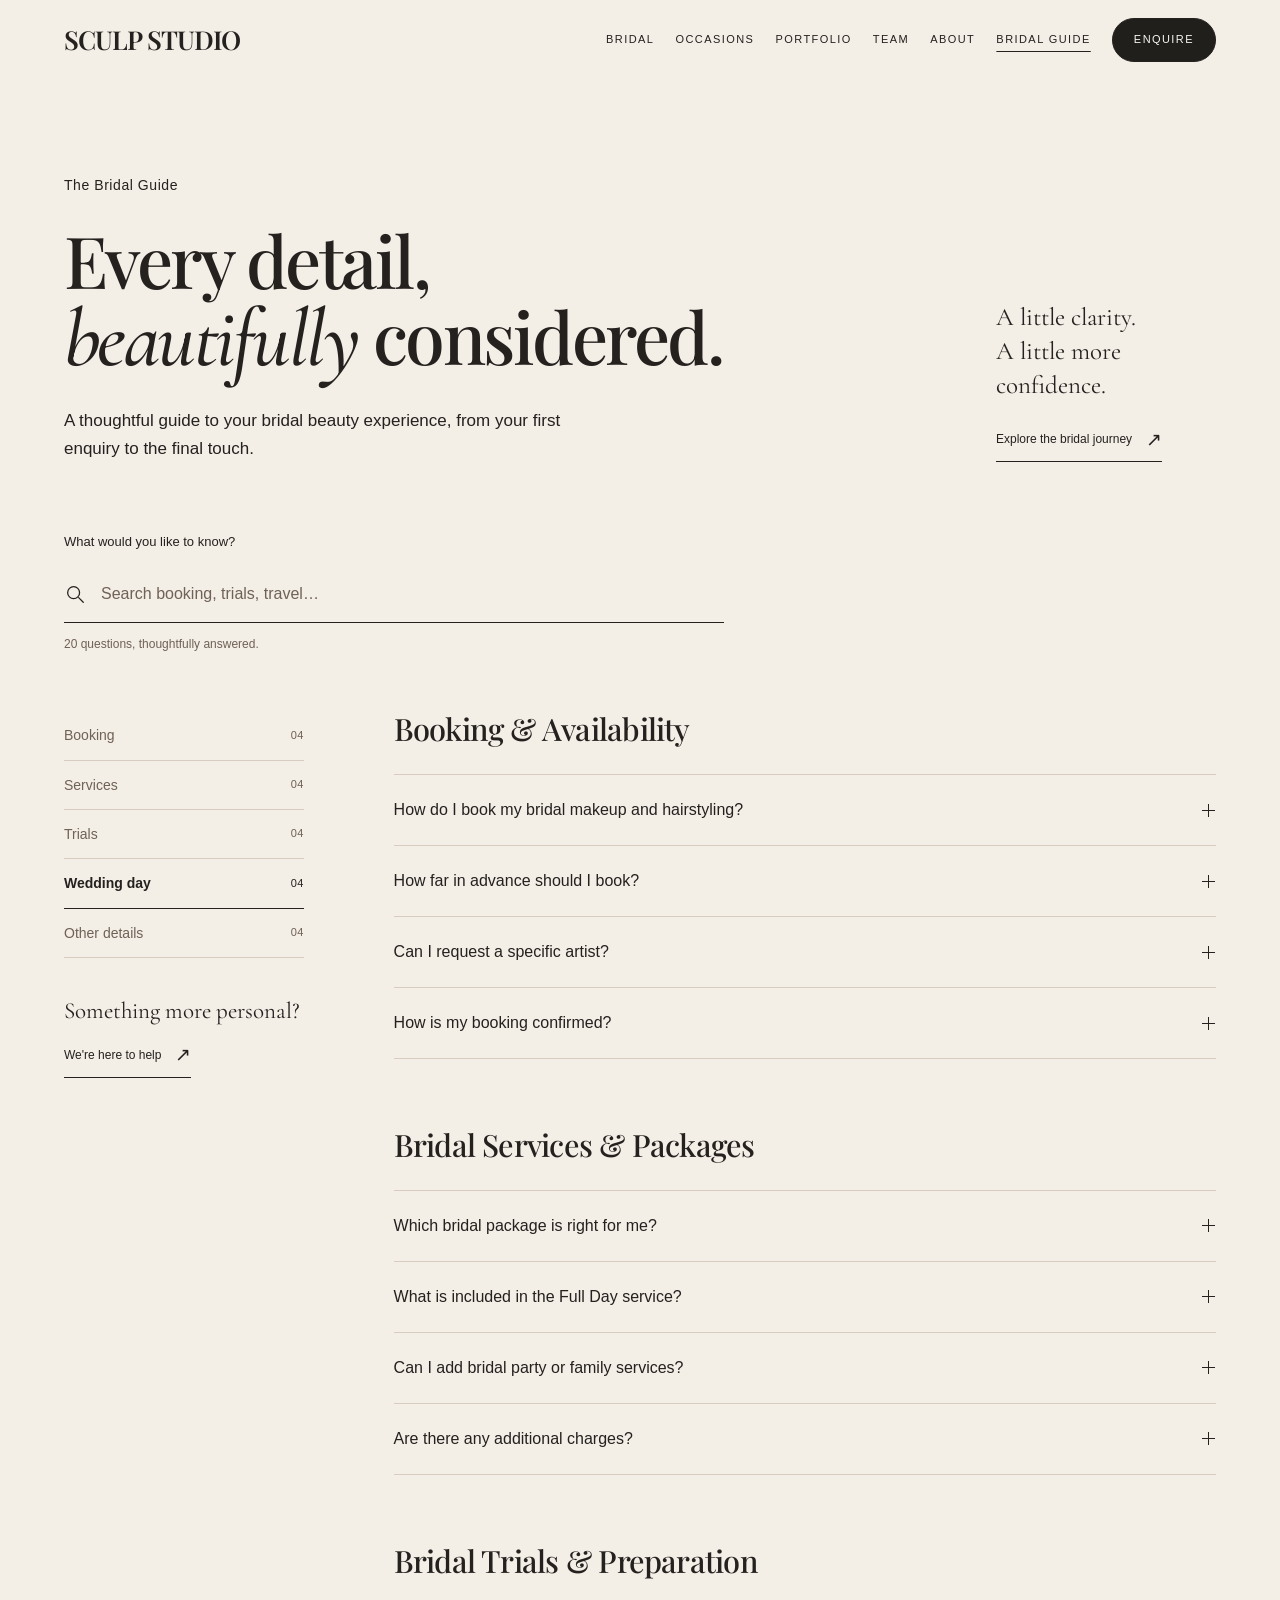
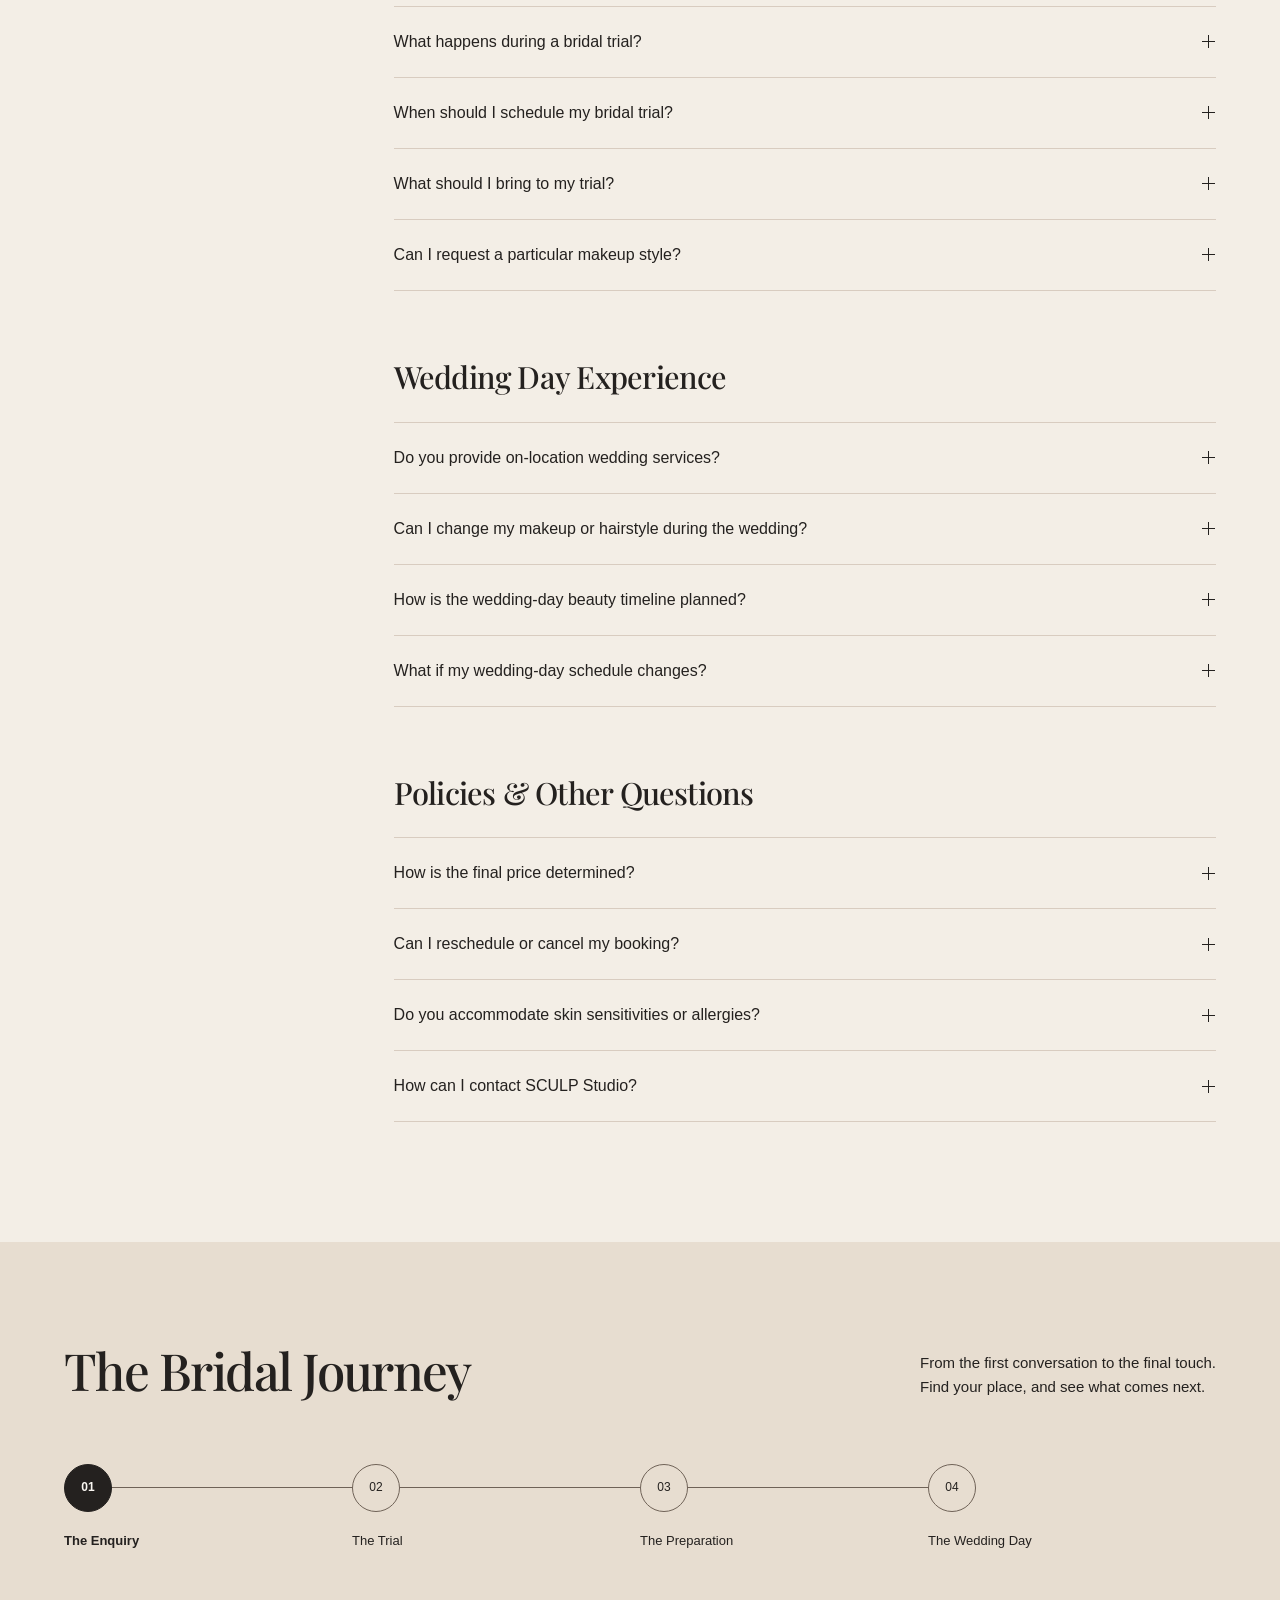
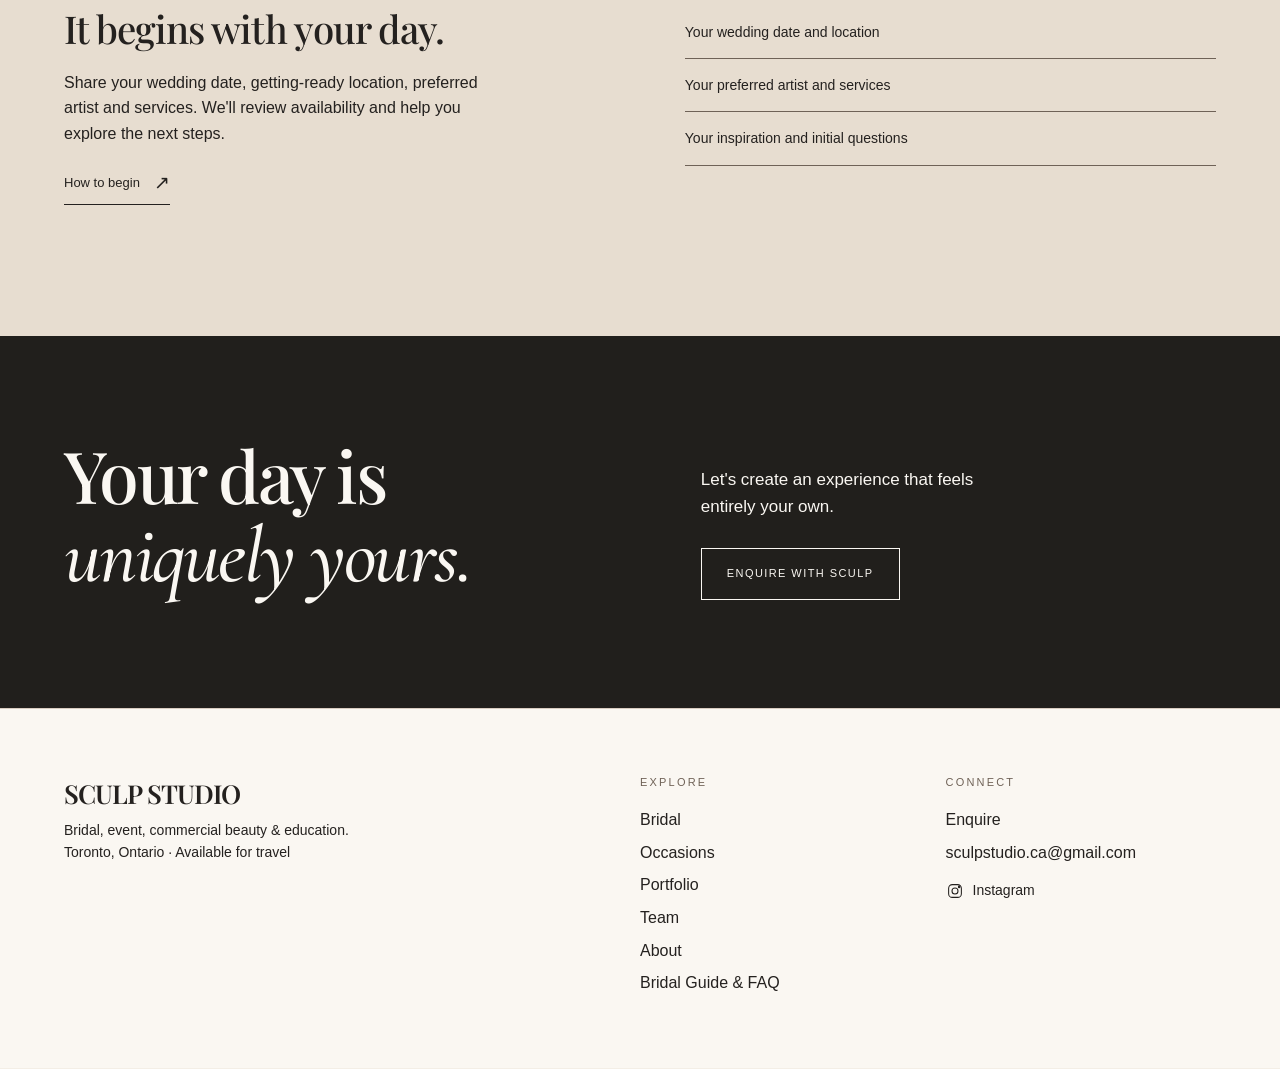
==== faq/index.html @ aedb71d0 "Add SCULP Bridal Guide with searchable FAQ and bridal journey" ====
<!doctype html>
<html lang="en"><head><meta charset="utf-8"><meta name="viewport" content="width=device-width, initial-scale=1">
<title>Bridal Makeup FAQ | Wedding Beauty Guide | SCULP Studio</title>
<meta name="description" content="Explore SCULP Studio's bridal beauty guide: booking, artists, wedding makeup and hair, trials, preparation and your wedding-day experience in Toronto.">
<meta name="theme-color" content="#f3eee6"><meta name="robots" content="index,follow,max-image-preview:large">
<link rel="canonical" href="https://sculpstudio.ca/faq/">
<meta property="og:type" content="website"><meta property="og:title" content="The Bridal Guide | SCULP Studio">
<meta property="og:description" content="A thoughtful guide to your bridal beauty experience, from your first enquiry to the final touch.">
<meta property="og:url" content="https://sculpstudio.ca/faq/">
<link rel="preconnect" href="https://fonts.googleapis.com"><link rel="preconnect" href="https://fonts.gstatic.com" crossorigin>
<link href="https://fonts.googleapis.com/css2?family=Playfair+Display:wght@500;600&family=Cormorant+Garamond:ital,wght@1,500;1,600&display=swap" rel="stylesheet">
<link rel="stylesheet" href="/faq/faq.css?v=20261021"><script src="/faq/faq.js?v=20261021" defer></script>
<script type="application/ld+json">{"@context": "https://schema.org", "@type": "FAQPage", "mainEntity": [{"@type": "Question", "name": "How do I book my bridal makeup and hairstyling?", "acceptedAnswer": {"@type": "Answer", "text": "Send us your wedding date, getting-ready location, preferred artist and requested services. Our team will review availability and guide you through the next steps."}}, {"@type": "Question", "name": "How far in advance should I book?", "acceptedAnswer": {"@type": "Answer", "text": "We recommend reaching out as soon as your wedding date is confirmed, especially during peak wedding season."}}, {"@type": "Question", "name": "Can I request a specific artist?", "acceptedAnswer": {"@type": "Answer", "text": "You are welcome to request your preferred SCULP artist. Availability depends on your wedding date and selected services."}}, {"@type": "Question", "name": "How is my booking confirmed?", "acceptedAnswer": {"@type": "Answer", "text": "Your booking is confirmed according to the terms in your booking agreement. An enquiry alone does not reserve your date."}}, {"@type": "Question", "name": "Which bridal package is right for me?", "acceptedAnswer": {"@type": "Answer", "text": "Our Bridal Trial, Half Day and Full Day options are designed for different needs. Share your timeline and preferred looks, and we'll help you explore the most suitable option."}}, {"@type": "Question", "name": "What is included in the Full Day service?", "acceptedAnswer": {"@type": "Answer", "text": "Please refer to our current Full Day service description for coverage and styling arrangements. Your booking details will be confirmed before the event."}}, {"@type": "Question", "name": "Can I add bridal party or family services?", "acceptedAnswer": {"@type": "Answer", "text": "Additional services may be arranged depending on the number of guests, required timing and artist availability."}}, {"@type": "Question", "name": "Are there any additional charges?", "acceptedAnswer": {"@type": "Answer", "text": "Additional charges may apply depending on travel, timing, location or requested services. Applicable charges will be confirmed in your quotation."}}, {"@type": "Question", "name": "What happens during a bridal trial?", "acceptedAnswer": {"@type": "Answer", "text": "Your trial is an opportunity to explore your preferred makeup and hairstyle, discuss inspiration and refine the details with your artist."}}, {"@type": "Question", "name": "When should I schedule my bridal trial?", "acceptedAnswer": {"@type": "Answer", "text": "We recommend arranging your trial sufficiently ahead of your wedding to allow time for adjustments and planning."}}, {"@type": "Question", "name": "What should I bring to my trial?", "acceptedAnswer": {"@type": "Answer", "text": "Bring inspiration photos, images of your wedding dress and accessories, and any preferences or concerns you would like to discuss."}}, {"@type": "Question", "name": "Can I request a particular makeup style?", "acceptedAnswer": {"@type": "Answer", "text": "Absolutely. We encourage you to share inspiration images so your artist can tailor the look to your features and personal style."}}, {"@type": "Question", "name": "Do you provide on-location wedding services?", "acceptedAnswer": {"@type": "Answer", "text": "On-location arrangements can be discussed when you enquire. Please share your venue and schedule so we can confirm the options."}}, {"@type": "Question", "name": "Can I change my makeup or hairstyle during the wedding?", "acceptedAnswer": {"@type": "Answer", "text": "Look changes depend on your selected service, coverage and wedding schedule. Please discuss your preferred looks in advance."}}, {"@type": "Question", "name": "How is the wedding-day beauty timeline planned?", "acceptedAnswer": {"@type": "Answer", "text": "Our team can coordinate the beauty schedule based on your ceremony time, getting-ready location and the number of people receiving services."}}, {"@type": "Question", "name": "What if my wedding-day schedule changes?", "acceptedAnswer": {"@type": "Answer", "text": "Please inform our team as early as possible. We will review possible adjustments based on your confirmed booking."}}, {"@type": "Question", "name": "How is the final price determined?", "acceptedAnswer": {"@type": "Answer", "text": "Your final quotation reflects your selected artist, services, event schedule, location and any agreed additional arrangements."}}, {"@type": "Question", "name": "Can I reschedule or cancel my booking?", "acceptedAnswer": {"@type": "Answer", "text": "Rescheduling and cancellation requests are handled according to the terms agreed upon at booking."}}, {"@type": "Question", "name": "Do you accommodate skin sensitivities or allergies?", "acceptedAnswer": {"@type": "Answer", "text": "Please inform your artist about known allergies or sensitivities before your appointment so suitable options can be discussed."}}, {"@type": "Question", "name": "How can I contact SCULP Studio?", "acceptedAnswer": {"@type": "Answer", "text": "You can contact our team through the official enquiry form on the SCULP Studio website."}}]}</script>
</head><body><div id="sculp-site"><a class="skip-link" href="#guide">Skip to bridal guide</a>
<header class="mast"><div class="shell mast-inner"><a class="logo" href="/#home">SCULP STUDIO</a><button class="mobile-toggle" type="button" aria-expanded="false" aria-controls="sculp-nav">MENU ☰</button><nav class="nav" id="sculp-nav" aria-label="Main navigation"><a href="/#bridal">BRIDAL</a><a href="/#occasions">OCCASIONS</a><a href="/#portfolio">PORTFOLIO</a><a href="/#team">TEAM</a><a href="/#about">ABOUT</a><a href="/faq/" aria-current="page" class="active">BRIDAL GUIDE</a><a href="/#book">ENQUIRE</a></nav></div></header>
<main id="guide">
<section class="guide-hero shell" aria-labelledby="guide-title"><div class="guide-intro"><p class="guide-name">The Bridal Guide</p><h1 id="guide-title">Every detail,<br><em>beautifully</em> considered.</h1><p class="guide-description">A thoughtful guide to your bridal beauty experience, from your first enquiry to the final touch.</p></div><div class="hero-aside"><p>A little clarity.<br>A little more confidence.</p><a class="text-link" href="#bridal-journey">Explore the bridal journey</a></div>
<div class="search-area" hidden><label for="faq-search">What would you like to know?</label><div class="search-field"><svg aria-hidden="true" viewBox="0 0 24 24"><circle cx="10.5" cy="10.5" r="6.5"/><path d="m16 16 5 5"/></svg><input type="search" id="faq-search" placeholder="Search booking, trials, travel…" autocomplete="off" maxlength="160" aria-describedby="search-status"><button type="button" id="clear-search" aria-label="Clear search" hidden>Clear</button></div><p id="search-status" class="search-status" role="status" aria-live="polite" aria-atomic="true">20 questions, thoughtfully answered.</p></div></section>
<div class="guide-body shell"><aside class="guide-sidebar"><nav class="category-nav" aria-label="FAQ categories"><a href="#booking" data-category="booking" aria-current="location"><span>Booking</span><span class="category-count" aria-label="4 questions">04</span></a><a href="#services" data-category="services"><span>Services</span><span class="category-count" aria-label="4 questions">04</span></a><a href="#trials" data-category="trials"><span>Trials</span><span class="category-count" aria-label="4 questions">04</span></a><a href="#wedding-day" data-category="wedding-day"><span>Wedding day</span><span class="category-count" aria-label="4 questions">04</span></a><a href="#policies" data-category="policies"><span>Other details</span><span class="category-count" aria-label="4 questions">04</span></a></nav><div class="sidebar-note"><p>Something more personal?</p><a class="text-link" href="/#book" data-enquiry="sidebar">We're here to help</a></div></aside><div class="faq-content"><div id="no-results" class="no-results" hidden><h2>Let's find your answer.</h2><p>No questions match your search. Try “trial”, “travel” or “booking”, or ask our team.</p><button class="text-link" type="button" id="reset-search">Show all questions</button><a class="text-link" href="/#book" data-enquiry="no-results">Enquire with SCULP</a></div><section class="faq-category" id="booking" aria-labelledby="heading-booking"><h2 id="heading-booking">Booking &amp; Availability</h2><details id="book-bridal" class="faq-item"><summary><h3>How do I book my bridal makeup and hairstyling?</h3><span class="disclosure" aria-hidden="true"></span></summary><div class="answer"><p>Send us your wedding date, getting-ready location, preferred artist and requested services. Our team will review availability and guide you through the next steps.</p><div class="answer-tools"><a class="text-link" href="/#book?service=Bridal" data-enquiry="answer">Start your enquiry</a><a class="question-link" href="#book-bridal" aria-label="Link to: How do I book my bridal makeup and hairstyling?">Link to this answer</a><button class="copy-link" type="button" data-copy="book-bridal" hidden>Copy link</button></div></div></details><details id="when-to-book" class="faq-item"><summary><h3>How far in advance should I book?</h3><span class="disclosure" aria-hidden="true"></span></summary><div class="answer"><p>We recommend reaching out as soon as your wedding date is confirmed, especially during peak wedding season.</p><div class="answer-tools"><a class="question-link" href="#when-to-book" aria-label="Link to: How far in advance should I book?">Link to this answer</a><button class="copy-link" type="button" data-copy="when-to-book" hidden>Copy link</button></div></div></details><details id="choose-artist" class="faq-item"><summary><h3>Can I request a specific artist?</h3><span class="disclosure" aria-hidden="true"></span></summary><div class="answer"><p>You are welcome to request your preferred SCULP artist. Availability depends on your wedding date and selected services.</p><div class="answer-tools"><a class="text-link" href="/#team" data-enquiry="answer">Meet the artists</a><a class="question-link" href="#choose-artist" aria-label="Link to: Can I request a specific artist?">Link to this answer</a><button class="copy-link" type="button" data-copy="choose-artist" hidden>Copy link</button></div></div></details><details id="booking-confirmation" class="faq-item"><summary><h3>How is my booking confirmed?</h3><span class="disclosure" aria-hidden="true"></span></summary><div class="answer"><p>Your booking is confirmed according to the terms in your booking agreement. An enquiry alone does not reserve your date.</p><div class="answer-tools"><a class="question-link" href="#booking-confirmation" aria-label="Link to: How is my booking confirmed?">Link to this answer</a><button class="copy-link" type="button" data-copy="booking-confirmation" hidden>Copy link</button></div></div></details></section><section class="faq-category" id="services" aria-labelledby="heading-services"><h2 id="heading-services">Bridal Services &amp; Packages</h2><details id="choose-package" class="faq-item"><summary><h3>Which bridal package is right for me?</h3><span class="disclosure" aria-hidden="true"></span></summary><div class="answer"><p>Our Bridal Trial, Half Day and Full Day options are designed for different needs. Share your timeline and preferred looks, and we&#x27;ll help you explore the most suitable option.</p><div class="answer-tools"><a class="text-link" href="/#bridal?section=bridal-services" data-enquiry="answer">Explore bridal services</a><a class="question-link" href="#choose-package" aria-label="Link to: Which bridal package is right for me?">Link to this answer</a><button class="copy-link" type="button" data-copy="choose-package" hidden>Copy link</button></div></div></details><details id="full-day" class="faq-item"><summary><h3>What is included in the Full Day service?</h3><span class="disclosure" aria-hidden="true"></span></summary><div class="answer"><p>Please refer to our current Full Day service description for coverage and styling arrangements. Your booking details will be confirmed before the event.</p><div class="answer-tools"><a class="text-link" href="/#bridal?section=bridal-services" data-enquiry="answer">View the current services</a><a class="question-link" href="#full-day" aria-label="Link to: What is included in the Full Day service?">Link to this answer</a><button class="copy-link" type="button" data-copy="full-day" hidden>Copy link</button></div></div></details><details id="bridal-party" class="faq-item"><summary><h3>Can I add bridal party or family services?</h3><span class="disclosure" aria-hidden="true"></span></summary><div class="answer"><p>Additional services may be arranged depending on the number of guests, required timing and artist availability.</p><div class="answer-tools"><a class="question-link" href="#bridal-party" aria-label="Link to: Can I add bridal party or family services?">Link to this answer</a><button class="copy-link" type="button" data-copy="bridal-party" hidden>Copy link</button></div></div></details><details id="additional-charges" class="faq-item"><summary><h3>Are there any additional charges?</h3><span class="disclosure" aria-hidden="true"></span></summary><div class="answer"><p>Additional charges may apply depending on travel, timing, location or requested services. Applicable charges will be confirmed in your quotation.</p><div class="answer-tools"><a class="question-link" href="#additional-charges" aria-label="Link to: Are there any additional charges?">Link to this answer</a><button class="copy-link" type="button" data-copy="additional-charges" hidden>Copy link</button></div></div></details></section><section class="faq-category" id="trials" aria-labelledby="heading-trials"><h2 id="heading-trials">Bridal Trials &amp; Preparation</h2><details id="trial-experience" class="faq-item"><summary><h3>What happens during a bridal trial?</h3><span class="disclosure" aria-hidden="true"></span></summary><div class="answer"><p>Your trial is an opportunity to explore your preferred makeup and hairstyle, discuss inspiration and refine the details with your artist.</p><div class="answer-tools"><a class="question-link" href="#trial-experience" aria-label="Link to: What happens during a bridal trial?">Link to this answer</a><button class="copy-link" type="button" data-copy="trial-experience" hidden>Copy link</button></div></div></details><details id="trial-timing" class="faq-item"><summary><h3>When should I schedule my bridal trial?</h3><span class="disclosure" aria-hidden="true"></span></summary><div class="answer"><p>We recommend arranging your trial sufficiently ahead of your wedding to allow time for adjustments and planning.</p><div class="answer-tools"><a class="question-link" href="#trial-timing" aria-label="Link to: When should I schedule my bridal trial?">Link to this answer</a><button class="copy-link" type="button" data-copy="trial-timing" hidden>Copy link</button></div></div></details><details id="bring-to-trial" class="faq-item"><summary><h3>What should I bring to my trial?</h3><span class="disclosure" aria-hidden="true"></span></summary><div class="answer"><p>Bring inspiration photos, images of your wedding dress and accessories, and any preferences or concerns you would like to discuss.</p><div class="answer-tools"><a class="question-link" href="#bring-to-trial" aria-label="Link to: What should I bring to my trial?">Link to this answer</a><button class="copy-link" type="button" data-copy="bring-to-trial" hidden>Copy link</button></div></div></details><details id="makeup-style" class="faq-item"><summary><h3>Can I request a particular makeup style?</h3><span class="disclosure" aria-hidden="true"></span></summary><div class="answer"><p>Absolutely. We encourage you to share inspiration images so your artist can tailor the look to your features and personal style.</p><div class="answer-tools"><a class="text-link" href="/#portfolio" data-enquiry="answer">Find your inspiration</a><a class="question-link" href="#makeup-style" aria-label="Link to: Can I request a particular makeup style?">Link to this answer</a><button class="copy-link" type="button" data-copy="makeup-style" hidden>Copy link</button></div></div></details></section><section class="faq-category" id="wedding-day" aria-labelledby="heading-wedding-day"><h2 id="heading-wedding-day">Wedding Day Experience</h2><details id="on-location" class="faq-item"><summary><h3>Do you provide on-location wedding services?</h3><span class="disclosure" aria-hidden="true"></span></summary><div class="answer"><p>On-location arrangements can be discussed when you enquire. Please share your venue and schedule so we can confirm the options.</p><div class="answer-tools"><a class="question-link" href="#on-location" aria-label="Link to: Do you provide on-location wedding services?">Link to this answer</a><button class="copy-link" type="button" data-copy="on-location" hidden>Copy link</button></div></div></details><details id="look-changes" class="faq-item"><summary><h3>Can I change my makeup or hairstyle during the wedding?</h3><span class="disclosure" aria-hidden="true"></span></summary><div class="answer"><p>Look changes depend on your selected service, coverage and wedding schedule. Please discuss your preferred looks in advance.</p><div class="answer-tools"><a class="question-link" href="#look-changes" aria-label="Link to: Can I change my makeup or hairstyle during the wedding?">Link to this answer</a><button class="copy-link" type="button" data-copy="look-changes" hidden>Copy link</button></div></div></details><details id="beauty-timeline" class="faq-item"><summary><h3>How is the wedding-day beauty timeline planned?</h3><span class="disclosure" aria-hidden="true"></span></summary><div class="answer"><p>Our team can coordinate the beauty schedule based on your ceremony time, getting-ready location and the number of people receiving services.</p><div class="answer-tools"><a class="question-link" href="#beauty-timeline" aria-label="Link to: How is the wedding-day beauty timeline planned?">Link to this answer</a><button class="copy-link" type="button" data-copy="beauty-timeline" hidden>Copy link</button></div></div></details><details id="schedule-changes" class="faq-item"><summary><h3>What if my wedding-day schedule changes?</h3><span class="disclosure" aria-hidden="true"></span></summary><div class="answer"><p>Please inform our team as early as possible. We will review possible adjustments based on your confirmed booking.</p><div class="answer-tools"><a class="question-link" href="#schedule-changes" aria-label="Link to: What if my wedding-day schedule changes?">Link to this answer</a><button class="copy-link" type="button" data-copy="schedule-changes" hidden>Copy link</button></div></div></details></section><section class="faq-category" id="policies" aria-labelledby="heading-policies"><h2 id="heading-policies">Policies &amp; Other Questions</h2><details id="final-price" class="faq-item"><summary><h3>How is the final price determined?</h3><span class="disclosure" aria-hidden="true"></span></summary><div class="answer"><p>Your final quotation reflects your selected artist, services, event schedule, location and any agreed additional arrangements.</p><div class="answer-tools"><a class="question-link" href="#final-price" aria-label="Link to: How is the final price determined?">Link to this answer</a><button class="copy-link" type="button" data-copy="final-price" hidden>Copy link</button></div></div></details><details id="reschedule-cancel" class="faq-item"><summary><h3>Can I reschedule or cancel my booking?</h3><span class="disclosure" aria-hidden="true"></span></summary><div class="answer"><p>Rescheduling and cancellation requests are handled according to the terms agreed upon at booking.</p><div class="answer-tools"><a class="question-link" href="#reschedule-cancel" aria-label="Link to: Can I reschedule or cancel my booking?">Link to this answer</a><button class="copy-link" type="button" data-copy="reschedule-cancel" hidden>Copy link</button></div></div></details><details id="skin-sensitivities" class="faq-item"><summary><h3>Do you accommodate skin sensitivities or allergies?</h3><span class="disclosure" aria-hidden="true"></span></summary><div class="answer"><p>Please inform your artist about known allergies or sensitivities before your appointment so suitable options can be discussed.</p><div class="answer-tools"><a class="question-link" href="#skin-sensitivities" aria-label="Link to: Do you accommodate skin sensitivities or allergies?">Link to this answer</a><button class="copy-link" type="button" data-copy="skin-sensitivities" hidden>Copy link</button></div></div></details><details id="contact-sculp" class="faq-item"><summary><h3>How can I contact SCULP Studio?</h3><span class="disclosure" aria-hidden="true"></span></summary><div class="answer"><p>You can contact our team through the official enquiry form on the SCULP Studio website.</p><div class="answer-tools"><a class="text-link" href="/#book" data-enquiry="answer">Enquire with SCULP</a><a class="question-link" href="#contact-sculp" aria-label="Link to: How can I contact SCULP Studio?">Link to this answer</a><button class="copy-link" type="button" data-copy="contact-sculp" hidden>Copy link</button></div></div></details></section></div></div>
<section id="bridal-journey" class="journey"><div class="shell"><div class="journey-heading"><h2>The Bridal Journey</h2><p>From the first conversation to the final touch.<br>Find your place, and see what comes next.</p></div><div class="journey-nav" aria-label="The bridal journey stages"><div class="journey-track" aria-hidden="true"><span></span></div><button type="button" id="stage-enquiry" data-stage="0" aria-controls="panel-enquiry"><span class="stage-node" aria-hidden="true">01</span><span>The Enquiry</span></button><button type="button" id="stage-trial" data-stage="1" aria-controls="panel-trial"><span class="stage-node" aria-hidden="true">02</span><span>The Trial</span></button><button type="button" id="stage-preparation" data-stage="2" aria-controls="panel-preparation"><span class="stage-node" aria-hidden="true">03</span><span>The Preparation</span></button><button type="button" id="stage-day" data-stage="3" aria-controls="panel-day"><span class="stage-node" aria-hidden="true">04</span><span>The Wedding Day</span></button></div><div class="journey-panels"><section class="journey-panel" id="panel-enquiry" aria-labelledby="stage-enquiry"><div class="journey-copy"><h3>It begins with your day.</h3><p>Share your wedding date, getting-ready location, preferred artist and services. We&#x27;ll review availability and help you explore the next steps.</p><a class="text-link" href="#book-bridal">How to begin</a></div><ul><li>Your wedding date and location</li><li>Your preferred artist and services</li><li>Your inspiration and initial questions</li></ul></section><section class="journey-panel" id="panel-trial" aria-labelledby="stage-trial"><div class="journey-copy"><h3>A look that feels like you.</h3><p>Explore your makeup and hairstyle with your artist. Bring the references, dress details and accessories that help tell your story.</p><a class="text-link" href="#bring-to-trial">Prepare for your trial</a></div><ul><li>Makeup and hair inspiration</li><li>Your dress and accessory photos</li><li>Personal preferences and concerns</li></ul></section><section class="journey-panel" id="panel-preparation" aria-labelledby="stage-preparation"><div class="journey-copy"><h3>Bring the details together.</h3><p>Share your ceremony time, getting-ready location and service list so the beauty schedule can be planned around your celebration.</p><a class="text-link" href="#beauty-timeline">Planning your beauty timeline</a></div><ul><li>Your ceremony and ready-by times</li><li>Everyone receiving services</li><li>Planned looks and schedule updates</li></ul></section><section class="journey-panel" id="panel-day" aria-labelledby="stage-day"><div class="journey-copy"><h3>Your moment, beautifully yours.</h3><p>Your artist works with your confirmed service and schedule. Discuss touch-ups and look changes in advance so the arrangements suit your day.</p><a class="text-link" href="#look-changes">Explore wedding-day details</a></div><ul><li>Your confirmed beauty schedule</li><li>Your selected service and coverage</li><li>Any agreed touch-ups or look changes</li></ul></section></div></div></section>
<section class="closing"><div class="shell"><h2>Your day is<br><em>uniquely yours.</em></h2><div><p>Let's create an experience that feels entirely your own.</p><a class="button" href="/#book" data-enquiry="closing">ENQUIRE WITH SCULP</a></div></div></section>
</main><footer><div class="shell foot"><div><a class="logo" href="/#home">SCULP STUDIO</a><p>Bridal, event, commercial beauty & education.<br>Toronto, Ontario · Available for travel</p></div><div><div class="eyebrow">Explore</div><a href="/#bridal">Bridal</a><a href="/#occasions">Occasions</a><a href="/#portfolio">Portfolio</a><a href="/#team">Team</a><a href="/#about">About</a><a href="/faq/">Bridal Guide & FAQ</a></div><div><div class="eyebrow">Connect</div><a href="/#book">Enquire</a><a href="mailto:sculpstudio.ca@gmail.com">sculpstudio.ca@gmail.com</a><a class="social-link" href="https://www.instagram.com/sculp_studio/" target="_blank" rel="noopener noreferrer" aria-label="SCULP Studio on Instagram"><span class="social-icon" aria-hidden="true"><svg viewBox="0 0 24 24" role="img"><rect x="3.5" y="3.5" width="17" height="17" rx="5"></rect><circle cx="12" cy="12" r="4"></circle><circle cx="17.5" cy="6.5" r="1"></circle></svg></span><span>Instagram</span></a></div></div></footer><p id="copy-status" class="sr-only" role="status" aria-live="polite"></p></div></body></html>
---- faq/faq.css ----
:root{--ivory:#f3eee6;--paper:#faf7f2;--ink:#24211f;--charcoal:#211f1c;--muted:#6f6257;--line:#d8ccc0;--sand:#e7ddd0;--oak:#d4bea2;--display:'Playfair Display',Georgia,serif;--italic:'Cormorant Garamond',Georgia,serif;--ease:cubic-bezier(.16,1,.3,1)}
*{box-sizing:border-box}html{scroll-behavior:smooth;scroll-padding-top:110px}body{margin:0;background:var(--ivory);color:var(--ink);font:16px/1.6 Arial,Helvetica,sans-serif}a{color:inherit;text-decoration:none}button,input{font:inherit;color:inherit}button{cursor:pointer}button:disabled{cursor:default}button,a,input{-webkit-tap-highlight-color:transparent}button:focus-visible,a:focus-visible,summary:focus-visible,input:focus-visible{outline:2px solid var(--ink);outline-offset:6px}::selection{background:var(--oak);color:var(--ink)}[hidden]{display:none!important}p{margin:0 0 24px}h1,h2,h3{margin:0;font-weight:500}em{font-family:var(--italic);font-weight:500}svg{fill:none;stroke:currentColor;stroke-width:1.4;stroke-linecap:round;stroke-linejoin:round}.shell{max-width:1440px;margin:auto;padding-inline:clamp(30px,5vw,96px)}.sr-only{position:absolute;width:1px;height:1px;overflow:hidden;clip-path:inset(50%);white-space:nowrap}.skip-link{position:fixed;top:8px;left:22px;z-index:200;padding:12px 20px;background:var(--ink);color:var(--paper);transform:translateY(-200%)}.skip-link:focus{transform:none}.text-link{display:inline-flex;align-items:center;gap:14px;min-height:44px;border:0;border-bottom:1px solid currentColor;background:none;padding:5px 0;font-size:13px;text-align:left;line-height:1.4}.text-link::after{content:'\2197';font-size:19px}.text-link:hover{color:var(--muted)}.button{display:inline-flex;align-items:center;justify-content:center;min-height:48px;padding:16px 25px;border:1px solid currentColor;font-size:11px;letter-spacing:.13em;text-align:center}.button:hover{background:var(--paper);color:var(--ink)}
/* The existing SCULP masthead and footer, with local responsive styles. */
.mast{position:sticky;top:0;z-index:80;background:var(--ivory)}.mast-inner{min-height:80px;display:flex;align-items:center;justify-content:space-between;gap:20px}.logo{font-family:var(--display);font-size:26px;font-weight:600;line-height:1;letter-spacing:-.035em;white-space:nowrap}.nav{display:flex;align-items:center;gap:clamp(10px,1.65vw,26px)}.nav a,.mobile-toggle{font-size:11px;letter-spacing:.13em;text-transform:uppercase}.nav a{padding-block:12px}.nav a.active{text-decoration:underline;text-underline-offset:8px}.nav a:last-child{border:1px solid var(--ink);padding:12px 21px;border-radius:999px;background:var(--charcoal);color:var(--paper)}.mobile-toggle{display:none;background:none;border:0;min-height:44px;min-width:44px}.mast.scrolled{border-bottom:1px solid var(--line)}footer{border-top:1px solid var(--line);background:var(--paper)}.foot{display:grid;grid-template-columns:2fr 1fr 1fr;gap:35px;padding-block:65px}.foot .logo{display:inline-block;margin-bottom:12px}.foot p{font-size:14px;max-width:360px}.foot a{display:block;margin:7px 0}.eyebrow{font-size:11px;letter-spacing:.2em;text-transform:uppercase;color:var(--muted);margin-bottom:16px}.social-link{display:inline-flex!important;align-items:center;gap:9px;font-size:14px}.social-icon{width:18px;height:18px;display:inline-flex}.social-icon svg{width:100%;height:100%}.foot a:hover{text-decoration:underline;text-underline-offset:5px}
.guide-hero{display:grid;grid-template-columns:minmax(0,1fr) 220px;gap:0 7%;padding-top:94px;padding-bottom:56px}.guide-name{font-size:14px;margin-bottom:25px;letter-spacing:.04em}.guide-intro h1{font-family:var(--display);font-size:clamp(50px,5.6vw,80px);line-height:1.06;letter-spacing:-.035em;max-width:920px;text-wrap:balance}.guide-intro h1 em{font-size:1.15em;line-height:.9}.guide-description{max-width:545px;margin-top:30px;font-size:17px;line-height:1.7}.hero-aside{align-self:end;padding-bottom:26px}.hero-aside p{font-family:var(--italic);font-size:25px;line-height:1.35;margin-bottom:16px}.hero-aside .text-link{font-size:12px}.search-area{grid-column:1/-1;max-width:660px;width:100%;margin-top:44px}.search-area label{display:block;font-size:13px;margin-bottom:12px}.search-field{display:flex;align-items:center;gap:15px;border-bottom:1px solid var(--ink);min-height:58px}.search-field svg{width:22px;height:22px;flex-shrink:0}.search-field input{width:100%;min-width:0;border:0;border-radius:0;background:transparent;padding:14px 0;caret-color:var(--ink);outline-offset:2px}.search-field input::placeholder{color:var(--muted);opacity:1}.search-field input::-webkit-search-cancel-button{-webkit-appearance:none}.search-field button{min-height:44px;padding:8px 0 8px 12px;background:transparent;border:0;font-size:12px;text-decoration:underline;text-underline-offset:4px}.search-status{font-size:12px;color:var(--muted);margin:12px 0 0;min-height:20px}
.guide-body{display:grid;grid-template-columns:240px minmax(0,1fr);gap:clamp(50px,7vw,105px);padding-bottom:120px}.guide-sidebar{align-self:start;position:sticky;top:120px}.category-nav{display:flex;flex-direction:column}.category-nav a{display:flex;align-items:center;justify-content:space-between;gap:22px;min-height:49px;padding:13px 0;color:var(--muted);font-size:14px;border-bottom:1px solid var(--line)}.category-nav a[aria-current]{color:var(--ink);font-weight:600;border-bottom-color:var(--ink)}.category-nav a:hover{color:var(--ink)}.category-count{font-weight:400;font-size:11px;letter-spacing:.05em}.sidebar-note{margin-top:40px}.sidebar-note p{font-family:var(--italic);font-size:23px;line-height:1.2;margin-bottom:8px}.sidebar-note a{font-size:12px}.faq-category{margin-bottom:68px;scroll-margin-top:116px}.faq-category:last-child{margin-bottom:0}.faq-category h2{font-family:var(--display);font-size:clamp(26px,2.4vw,36px);line-height:1.2;letter-spacing:-.025em;margin-bottom:26px;text-wrap:balance}.faq-item{border-top:1px solid var(--line);scroll-margin-top:118px}.faq-item:last-child{border-bottom:1px solid var(--line)}.faq-item summary{display:flex;align-items:center;gap:24px;justify-content:space-between;cursor:pointer;padding:23px 0;list-style:none}.faq-item summary::-webkit-details-marker{display:none}.faq-item summary h3{font-size:16px;line-height:1.5;font-weight:400}.faq-item summary:hover h3{color:var(--muted)}.disclosure{position:relative;flex:0 0 15px;height:15px}.disclosure::before,.disclosure::after{content:'';position:absolute;top:7px;left:1px;width:13px;height:1px;background:currentColor}.disclosure::after{transform:rotate(90deg);transition:transform .18s var(--ease)}.faq-item[open] .disclosure::after{transform:rotate(0)}.answer{padding:0 38px 24px 0}.answer p{font-size:16px;line-height:1.75;max-width:68ch;margin:0 0 15px}.answer-tools{display:flex;align-items:center;gap:8px 25px;flex-wrap:wrap}.answer-tools .text-link,.question-link,.copy-link{font-size:12px;min-height:44px}.question-link{display:inline-flex;align-items:center;text-decoration:underline;text-underline-offset:5px}.copy-link{background:none;border:0;padding:8px 0;text-decoration:underline;text-underline-offset:5px;color:var(--muted)}.faq-item:target{border-top-color:var(--ink)}.no-results{padding:34px 0 60px}.no-results h2{font-family:var(--display);font-size:36px;line-height:1.2;margin-bottom:20px}.no-results p{max-width:42ch}.no-results .text-link{margin:0 25px 15px 0}
.journey{background:var(--sand);padding-block:100px 92px}.journey-heading{display:grid;grid-template-columns:1fr 1fr;gap:50px;align-items:end}.journey-heading h2{font-family:var(--display);font-size:clamp(36px,4vw,56px);line-height:1.1;letter-spacing:-.03em}.journey-heading p{max-width:42ch;font-size:15px;margin:0;justify-self:end}.journey-nav{position:relative;display:flex;justify-content:space-between;margin-top:65px;overflow-x:auto;scrollbar-width:thin;scrollbar-color:var(--muted) transparent}.journey-track{display:none;position:absolute;left:24px;right:24px;top:23px;height:1px;background:var(--muted);pointer-events:none}.journey-track span{display:block;width:100%;height:1px;background:var(--ink);transform:scaleX(0);transform-origin:left;transition:transform .4s var(--ease)}.journey-nav button{position:relative;display:flex;flex:0 0 25%;flex-direction:column;align-items:flex-start;gap:19px;border:0;padding:0 6px 12px 0;min-height:90px;text-align:left;font-size:13px;background:none}.stage-node{display:flex;align-items:center;justify-content:center;width:48px;height:48px;border:1px solid var(--muted);border-radius:50%;background:var(--sand);font-size:12px;font-variant-numeric:tabular-nums;transition:background .3s var(--ease),color .3s var(--ease)}.journey-nav button[aria-selected="true"] .stage-node{background:var(--ink);color:var(--paper);border-color:var(--ink)}.journey-nav button[aria-selected="true"]{font-weight:600}.journey-nav button:hover .stage-node{border-color:var(--ink)}.journey-nav button:focus-visible{outline-offset:-2px}.journey-nav[data-enhanced] .journey-track{display:block}.journey-panel{display:grid;grid-template-columns:1fr 1fr;gap:clamp(42px,7vw,105px);padding-top:42px}.journey-panel h3{font-family:var(--display);font-size:clamp(28px,3vw,42px);line-height:1.15;letter-spacing:-.025em;margin-bottom:20px}.journey-copy p{font-size:16px;max-width:48ch;margin-bottom:15px}.journey-panel ul{align-self:start;list-style:none;padding:0;margin:0}.journey-panel li{padding:15px 0;border-bottom:1px solid var(--muted);font-size:14px}.journey-panels[data-enhanced]{min-height:280px}.journey-panel.is-entering{animation:journey-in .4s var(--ease) both}@keyframes journey-in{from{opacity:.25;transform:translateY(8px)}to{opacity:1;transform:none}}
.closing{background:var(--charcoal);color:var(--paper);padding-block:100px 108px}.closing .shell{display:grid;grid-template-columns:1.1fr 1fr;gap:70px;align-items:end}.closing h2{font-family:var(--display);font-size:clamp(44px,5.6vw,76px);line-height:1.08;letter-spacing:-.035em}.closing h2 em{font-size:1.12em}.closing p{max-width:31ch;margin:0 0 28px;color:var(--paper);font-size:17px}.closing :focus-visible{outline-color:var(--paper)}
@media(min-width:951px){.journey-track{right:calc(25% - 24px);left:24px}}
@media(max-width:1100px){.nav{gap:14px}.logo{font-size:22px}.nav a{font-size:11px}.guide-body{grid-template-columns:200px minmax(0,1fr);gap:50px}}
@media(max-width:950px){.mast-inner{min-height:72px}.mobile-toggle{display:block}.nav{display:none;position:absolute;top:100%;left:0;right:0;background:var(--ivory);padding:20px 5vw 28px;border-bottom:1px solid var(--line);flex-direction:column;align-items:flex-start;gap:3px}.nav a{font-size:12px;min-height:44px}.nav.open{display:flex}.guide-hero{grid-template-columns:1fr;padding-top:65px}.hero-aside{display:none}.guide-intro h1{max-width:750px;font-size:clamp(44px,7.2vw,67px)}.guide-body{grid-template-columns:1fr;gap:30px;padding-bottom:80px}.guide-sidebar{top:72px;z-index:30;background:var(--ivory);padding-top:8px}.category-nav{flex-direction:row;overflow-x:auto;gap:25px;scrollbar-width:thin;scrollbar-color:var(--line) transparent;padding-bottom:4px}.category-nav a{flex-shrink:0;white-space:nowrap;font-size:13px;gap:12px}.sidebar-note{display:none}.faq-category{scroll-margin-top:150px}.faq-item{scroll-margin-top:150px}.journey{padding-block:70px}.journey-heading{gap:30px}.journey-heading p{font-size:14px}.journey-nav{gap:22px}.journey-nav button{flex:0 0 145px}.journey-track{width:501px;right:auto}.journey-panel{gap:35px}.journey-panels[data-enhanced]{min-height:340px}.closing .shell{gap:35px}}
@media(max-width:640px){.shell{padding-inline:22px}.mast-inner{min-height:68px}.logo{font-size:20px}.guide-hero{padding-top:50px;padding-bottom:28px}.guide-name{font-size:13px;margin-bottom:24px}.guide-intro h1{font-size:clamp(38px,10vw,53px);line-height:1.12;letter-spacing:-.035em;text-wrap:initial}.guide-description{font-size:16px;line-height:1.65;margin-top:25px;margin-bottom:0}.search-area{margin-top:32px}.search-area label{font-size:12px;margin-bottom:6px}.search-field{gap:12px}.search-field input{font-size:16px}.search-field svg{width:18px}.search-status{font-size:11px;margin-top:10px}.guide-sidebar{top:68px}.category-nav{gap:22px}.category-nav a{min-height:48px;font-size:12px;gap:10px}.category-count{font-size:11px}.guide-body{gap:28px;padding-bottom:68px}.faq-category{margin-bottom:47px}.faq-category h2{font-size:29px;line-height:1.18;margin-bottom:21px;max-width:19ch;text-wrap:initial}.faq-item summary{gap:18px;padding-block:21px}.faq-item summary h3{font-size:15px;line-height:1.5}.answer{padding-right:9px}.answer p{font-size:15px;line-height:1.75}.answer-tools{gap:0 20px}.journey{padding-block:65px 60px}.journey-heading{display:block}.journey-heading h2{font-size:36px;max-width:10ch}.journey-heading p{font-size:14px;margin-top:22px}.journey-nav{margin-top:36px;gap:20px;scroll-snap-type:x proximity;padding-bottom:10px}.journey-nav button{flex-basis:145px;scroll-snap-align:start;font-size:12px}.journey-track{width:495px}.journey-panel{grid-template-columns:1fr;gap:25px;padding-top:30px}.journey-panel h3{font-size:30px;max-width:17ch}.journey-copy p{font-size:15px;line-height:1.7}.journey-panel li{font-size:13px}.journey-panels[data-enhanced]{min-height:440px}.closing{padding-block:66px 70px}.closing .shell{display:block}.closing h2{font-size:48px;line-height:1.1;max-width:12ch}.closing p{font-size:16px;margin-top:28px}.closing .button{width:100%}.foot{grid-template-columns:1fr;gap:24px;padding-block:50px}.foot .logo{font-size:24px}.foot a{min-height:35px}.foot .eyebrow{margin-bottom:10px}}
@media(prefers-reduced-motion:reduce){html{scroll-behavior:auto}*,*::before,*::after{animation:none!important;transition:none!important;scroll-behavior:auto!important}.journey-panel.is-entering{opacity:1;transform:none}}

.journey-nav:not([data-enhanced]){display:none}

.guide-sidebar,.faq-content{min-width:0}
@media(max-width:950px){.guide-body{grid-template-columns:minmax(0,1fr)}#sculp-site:not(.js) .mobile-toggle{display:none}#sculp-site:not(.js) .mast-inner{flex-wrap:wrap;padding-block:20px}#sculp-site:not(.js) .nav{position:static;display:flex;flex-direction:row;flex-wrap:wrap;padding:0;border:0;gap:12px}#sculp-site:not(.js) .mast{position:relative}}
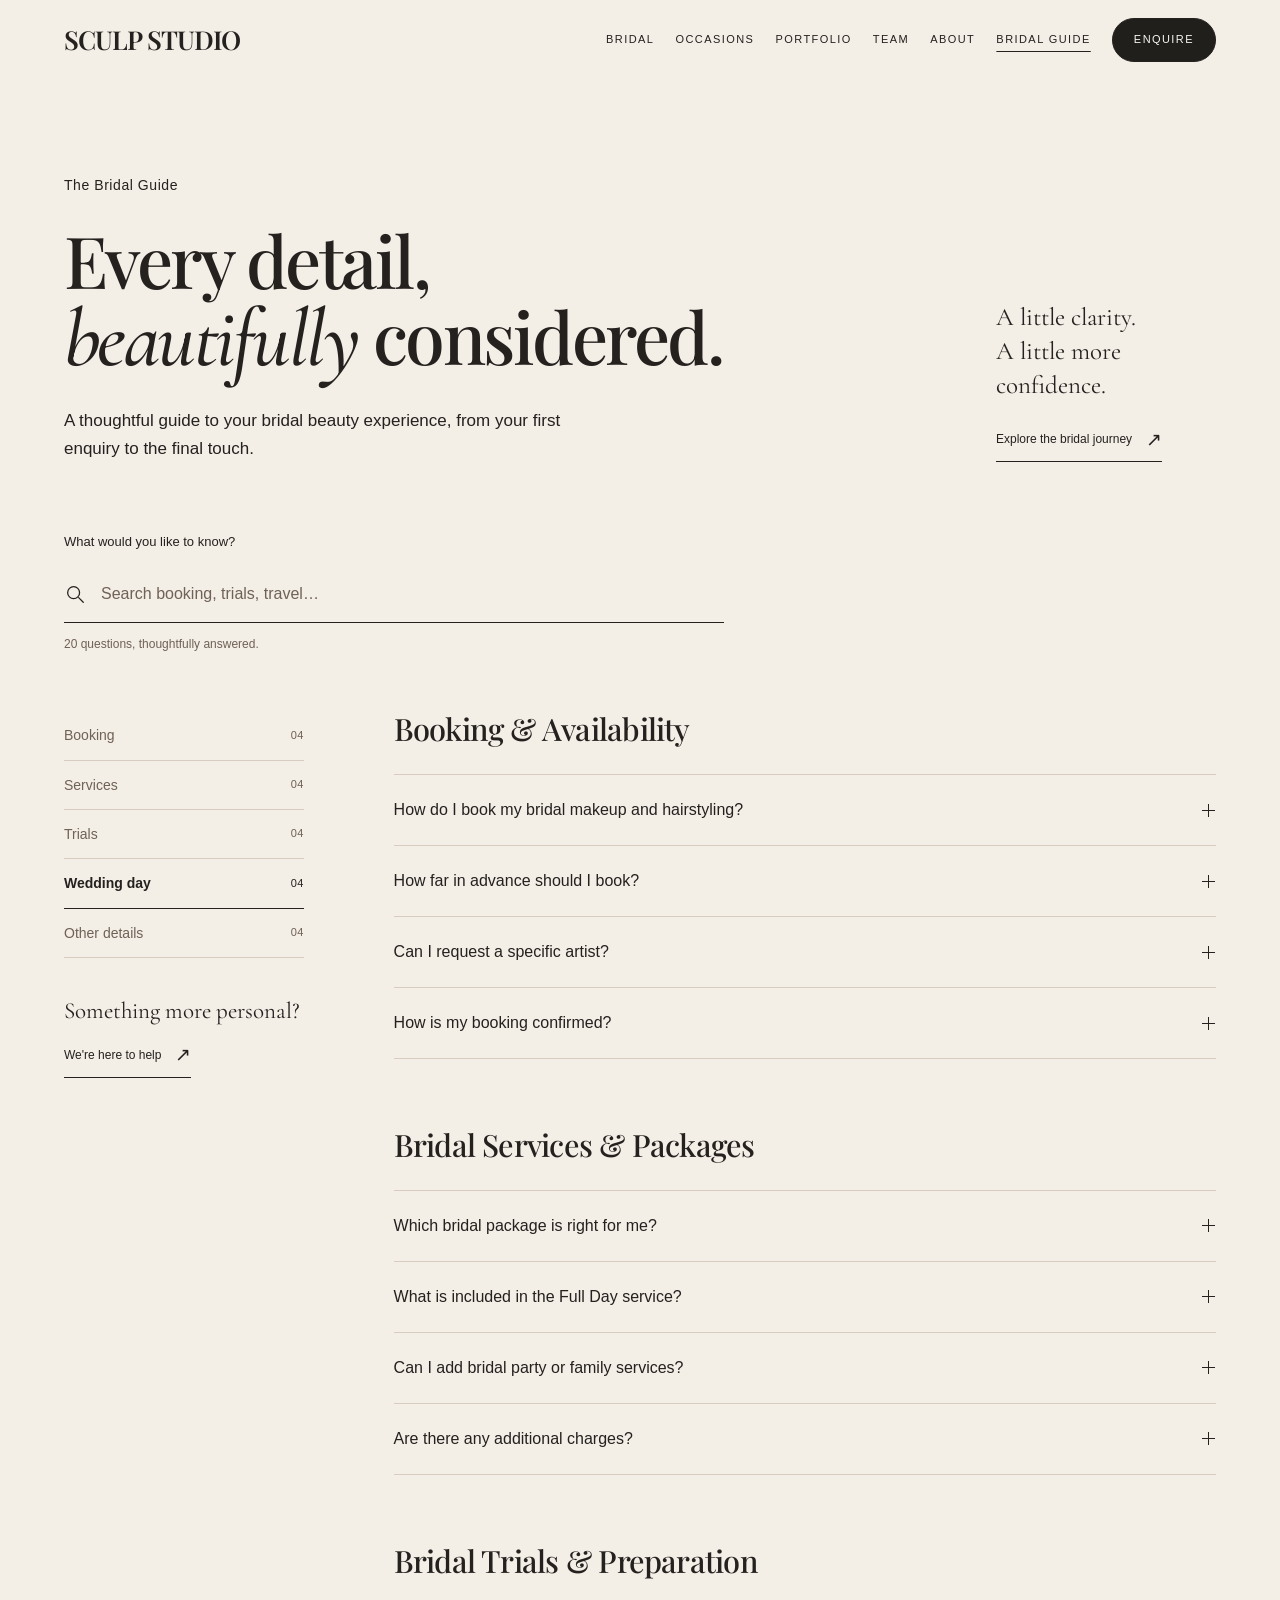
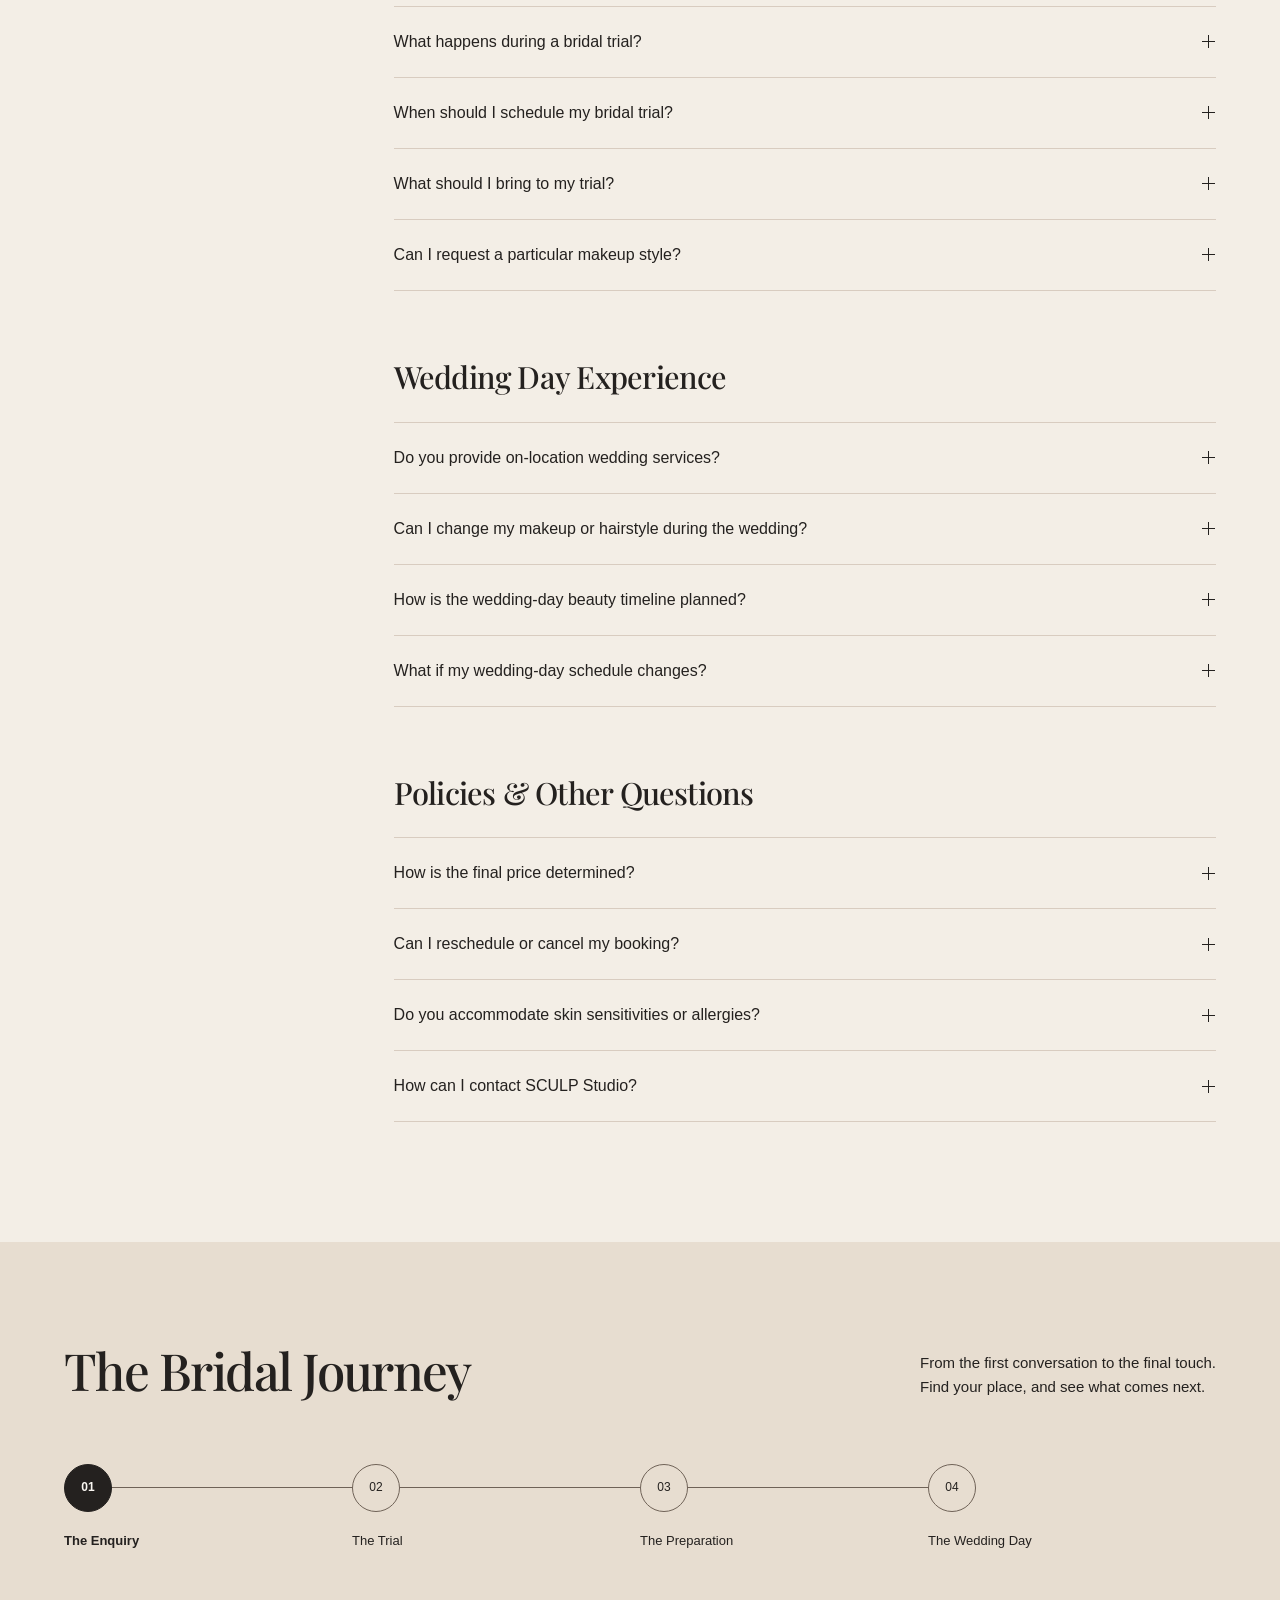
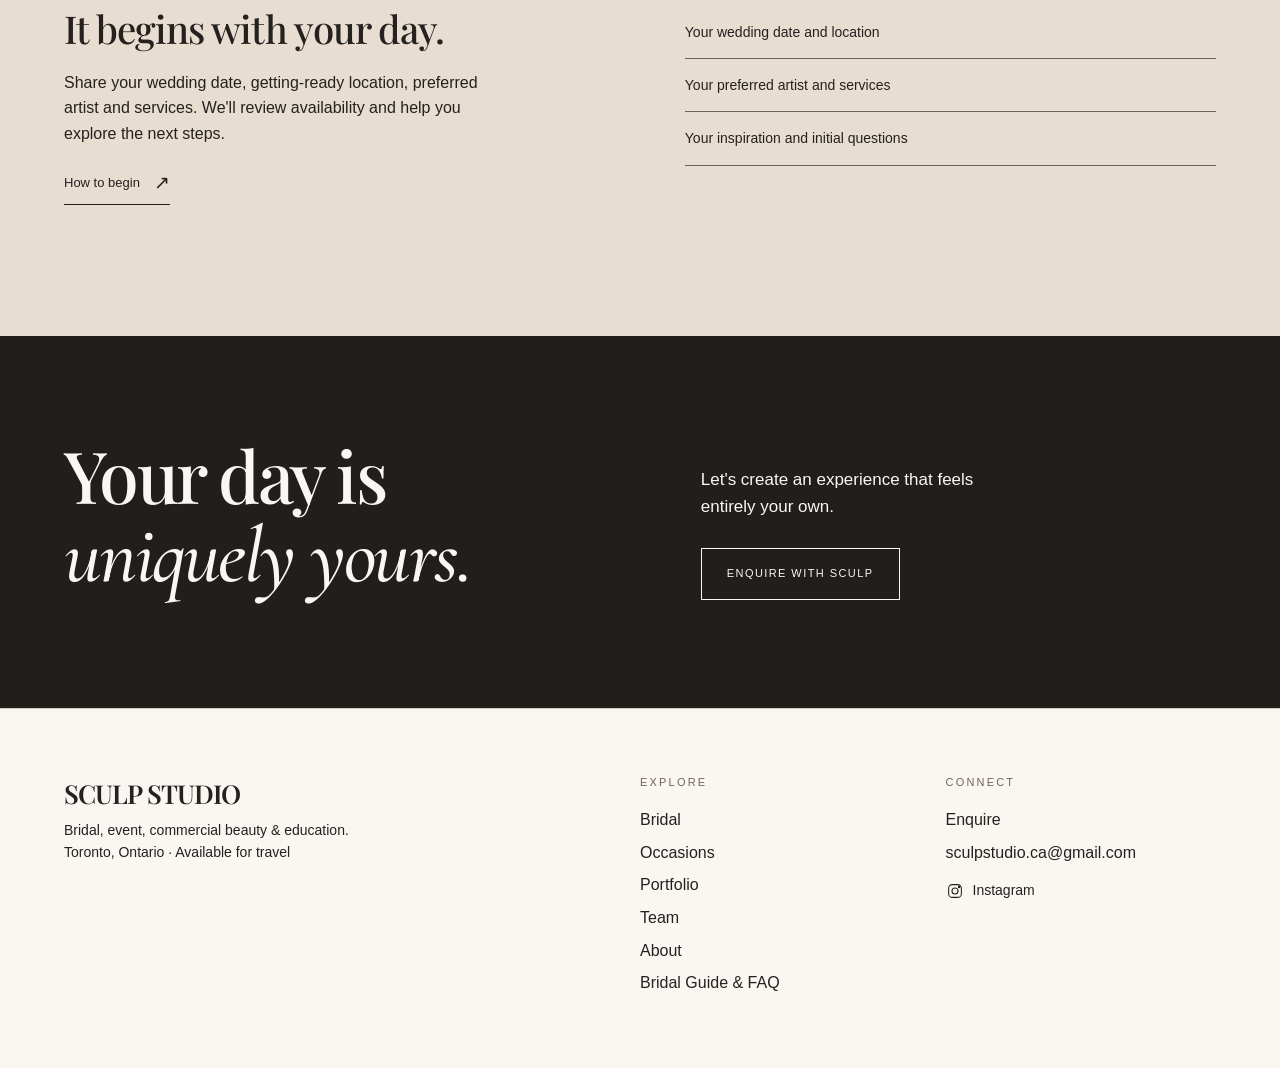
==== commit 5051515c: "Remove FAQ answer sharing controls" ====
--- a/faq/index.html
+++ b/faq/index.html
@@ -9,14 +9,14 @@
 <meta property="og:url" content="https://sculpstudio.ca/faq/">
 <link rel="preconnect" href="https://fonts.googleapis.com"><link rel="preconnect" href="https://fonts.gstatic.com" crossorigin>
 <link href="https://fonts.googleapis.com/css2?family=Playfair+Display:wght@500;600&family=Cormorant+Garamond:ital,wght@1,500;1,600&display=swap" rel="stylesheet">
-<link rel="stylesheet" href="/faq/faq.css?v=20261021"><script src="/faq/faq.js?v=20261021" defer></script>
+<link rel="stylesheet" href="/faq/faq.css?v=20261021-2"><script src="/faq/faq.js?v=20261021-2" defer></script>
 <script type="application/ld+json">{"@context": "https://schema.org", "@type": "FAQPage", "mainEntity": [{"@type": "Question", "name": "How do I book my bridal makeup and hairstyling?", "acceptedAnswer": {"@type": "Answer", "text": "Send us your wedding date, getting-ready location, preferred artist and requested services. Our team will review availability and guide you through the next steps."}}, {"@type": "Question", "name": "How far in advance should I book?", "acceptedAnswer": {"@type": "Answer", "text": "We recommend reaching out as soon as your wedding date is confirmed, especially during peak wedding season."}}, {"@type": "Question", "name": "Can I request a specific artist?", "acceptedAnswer": {"@type": "Answer", "text": "You are welcome to request your preferred SCULP artist. Availability depends on your wedding date and selected services."}}, {"@type": "Question", "name": "How is my booking confirmed?", "acceptedAnswer": {"@type": "Answer", "text": "Your booking is confirmed according to the terms in your booking agreement. An enquiry alone does not reserve your date."}}, {"@type": "Question", "name": "Which bridal package is right for me?", "acceptedAnswer": {"@type": "Answer", "text": "Our Bridal Trial, Half Day and Full Day options are designed for different needs. Share your timeline and preferred looks, and we'll help you explore the most suitable option."}}, {"@type": "Question", "name": "What is included in the Full Day service?", "acceptedAnswer": {"@type": "Answer", "text": "Please refer to our current Full Day service description for coverage and styling arrangements. Your booking details will be confirmed before the event."}}, {"@type": "Question", "name": "Can I add bridal party or family services?", "acceptedAnswer": {"@type": "Answer", "text": "Additional services may be arranged depending on the number of guests, required timing and artist availability."}}, {"@type": "Question", "name": "Are there any additional charges?", "acceptedAnswer": {"@type": "Answer", "text": "Additional charges may apply depending on travel, timing, location or requested services. Applicable charges will be confirmed in your quotation."}}, {"@type": "Question", "name": "What happens during a bridal trial?", "acceptedAnswer": {"@type": "Answer", "text": "Your trial is an opportunity to explore your preferred makeup and hairstyle, discuss inspiration and refine the details with your artist."}}, {"@type": "Question", "name": "When should I schedule my bridal trial?", "acceptedAnswer": {"@type": "Answer", "text": "We recommend arranging your trial sufficiently ahead of your wedding to allow time for adjustments and planning."}}, {"@type": "Question", "name": "What should I bring to my trial?", "acceptedAnswer": {"@type": "Answer", "text": "Bring inspiration photos, images of your wedding dress and accessories, and any preferences or concerns you would like to discuss."}}, {"@type": "Question", "name": "Can I request a particular makeup style?", "acceptedAnswer": {"@type": "Answer", "text": "Absolutely. We encourage you to share inspiration images so your artist can tailor the look to your features and personal style."}}, {"@type": "Question", "name": "Do you provide on-location wedding services?", "acceptedAnswer": {"@type": "Answer", "text": "On-location arrangements can be discussed when you enquire. Please share your venue and schedule so we can confirm the options."}}, {"@type": "Question", "name": "Can I change my makeup or hairstyle during the wedding?", "acceptedAnswer": {"@type": "Answer", "text": "Look changes depend on your selected service, coverage and wedding schedule. Please discuss your preferred looks in advance."}}, {"@type": "Question", "name": "How is the wedding-day beauty timeline planned?", "acceptedAnswer": {"@type": "Answer", "text": "Our team can coordinate the beauty schedule based on your ceremony time, getting-ready location and the number of people receiving services."}}, {"@type": "Question", "name": "What if my wedding-day schedule changes?", "acceptedAnswer": {"@type": "Answer", "text": "Please inform our team as early as possible. We will review possible adjustments based on your confirmed booking."}}, {"@type": "Question", "name": "How is the final price determined?", "acceptedAnswer": {"@type": "Answer", "text": "Your final quotation reflects your selected artist, services, event schedule, location and any agreed additional arrangements."}}, {"@type": "Question", "name": "Can I reschedule or cancel my booking?", "acceptedAnswer": {"@type": "Answer", "text": "Rescheduling and cancellation requests are handled according to the terms agreed upon at booking."}}, {"@type": "Question", "name": "Do you accommodate skin sensitivities or allergies?", "acceptedAnswer": {"@type": "Answer", "text": "Please inform your artist about known allergies or sensitivities before your appointment so suitable options can be discussed."}}, {"@type": "Question", "name": "How can I contact SCULP Studio?", "acceptedAnswer": {"@type": "Answer", "text": "You can contact our team through the official enquiry form on the SCULP Studio website."}}]}</script>
 </head><body><div id="sculp-site"><a class="skip-link" href="#guide">Skip to bridal guide</a>
 <header class="mast"><div class="shell mast-inner"><a class="logo" href="/#home">SCULP STUDIO</a><button class="mobile-toggle" type="button" aria-expanded="false" aria-controls="sculp-nav">MENU ☰</button><nav class="nav" id="sculp-nav" aria-label="Main navigation"><a href="/#bridal">BRIDAL</a><a href="/#occasions">OCCASIONS</a><a href="/#portfolio">PORTFOLIO</a><a href="/#team">TEAM</a><a href="/#about">ABOUT</a><a href="/faq/" aria-current="page" class="active">BRIDAL GUIDE</a><a href="/#book">ENQUIRE</a></nav></div></header>
 <main id="guide">
 <section class="guide-hero shell" aria-labelledby="guide-title"><div class="guide-intro"><p class="guide-name">The Bridal Guide</p><h1 id="guide-title">Every detail,<br><em>beautifully</em> considered.</h1><p class="guide-description">A thoughtful guide to your bridal beauty experience, from your first enquiry to the final touch.</p></div><div class="hero-aside"><p>A little clarity.<br>A little more confidence.</p><a class="text-link" href="#bridal-journey">Explore the bridal journey</a></div>
 <div class="search-area" hidden><label for="faq-search">What would you like to know?</label><div class="search-field"><svg aria-hidden="true" viewBox="0 0 24 24"><circle cx="10.5" cy="10.5" r="6.5"/><path d="m16 16 5 5"/></svg><input type="search" id="faq-search" placeholder="Search booking, trials, travel…" autocomplete="off" maxlength="160" aria-describedby="search-status"><button type="button" id="clear-search" aria-label="Clear search" hidden>Clear</button></div><p id="search-status" class="search-status" role="status" aria-live="polite" aria-atomic="true">20 questions, thoughtfully answered.</p></div></section>
-<div class="guide-body shell"><aside class="guide-sidebar"><nav class="category-nav" aria-label="FAQ categories"><a href="#booking" data-category="booking" aria-current="location"><span>Booking</span><span class="category-count" aria-label="4 questions">04</span></a><a href="#services" data-category="services"><span>Services</span><span class="category-count" aria-label="4 questions">04</span></a><a href="#trials" data-category="trials"><span>Trials</span><span class="category-count" aria-label="4 questions">04</span></a><a href="#wedding-day" data-category="wedding-day"><span>Wedding day</span><span class="category-count" aria-label="4 questions">04</span></a><a href="#policies" data-category="policies"><span>Other details</span><span class="category-count" aria-label="4 questions">04</span></a></nav><div class="sidebar-note"><p>Something more personal?</p><a class="text-link" href="/#book" data-enquiry="sidebar">We're here to help</a></div></aside><div class="faq-content"><div id="no-results" class="no-results" hidden><h2>Let's find your answer.</h2><p>No questions match your search. Try “trial”, “travel” or “booking”, or ask our team.</p><button class="text-link" type="button" id="reset-search">Show all questions</button><a class="text-link" href="/#book" data-enquiry="no-results">Enquire with SCULP</a></div><section class="faq-category" id="booking" aria-labelledby="heading-booking"><h2 id="heading-booking">Booking &amp; Availability</h2><details id="book-bridal" class="faq-item"><summary><h3>How do I book my bridal makeup and hairstyling?</h3><span class="disclosure" aria-hidden="true"></span></summary><div class="answer"><p>Send us your wedding date, getting-ready location, preferred artist and requested services. Our team will review availability and guide you through the next steps.</p><div class="answer-tools"><a class="text-link" href="/#book?service=Bridal" data-enquiry="answer">Start your enquiry</a><a class="question-link" href="#book-bridal" aria-label="Link to: How do I book my bridal makeup and hairstyling?">Link to this answer</a><button class="copy-link" type="button" data-copy="book-bridal" hidden>Copy link</button></div></div></details><details id="when-to-book" class="faq-item"><summary><h3>How far in advance should I book?</h3><span class="disclosure" aria-hidden="true"></span></summary><div class="answer"><p>We recommend reaching out as soon as your wedding date is confirmed, especially during peak wedding season.</p><div class="answer-tools"><a class="question-link" href="#when-to-book" aria-label="Link to: How far in advance should I book?">Link to this answer</a><button class="copy-link" type="button" data-copy="when-to-book" hidden>Copy link</button></div></div></details><details id="choose-artist" class="faq-item"><summary><h3>Can I request a specific artist?</h3><span class="disclosure" aria-hidden="true"></span></summary><div class="answer"><p>You are welcome to request your preferred SCULP artist. Availability depends on your wedding date and selected services.</p><div class="answer-tools"><a class="text-link" href="/#team" data-enquiry="answer">Meet the artists</a><a class="question-link" href="#choose-artist" aria-label="Link to: Can I request a specific artist?">Link to this answer</a><button class="copy-link" type="button" data-copy="choose-artist" hidden>Copy link</button></div></div></details><details id="booking-confirmation" class="faq-item"><summary><h3>How is my booking confirmed?</h3><span class="disclosure" aria-hidden="true"></span></summary><div class="answer"><p>Your booking is confirmed according to the terms in your booking agreement. An enquiry alone does not reserve your date.</p><div class="answer-tools"><a class="question-link" href="#booking-confirmation" aria-label="Link to: How is my booking confirmed?">Link to this answer</a><button class="copy-link" type="button" data-copy="booking-confirmation" hidden>Copy link</button></div></div></details></section><section class="faq-category" id="services" aria-labelledby="heading-services"><h2 id="heading-services">Bridal Services &amp; Packages</h2><details id="choose-package" class="faq-item"><summary><h3>Which bridal package is right for me?</h3><span class="disclosure" aria-hidden="true"></span></summary><div class="answer"><p>Our Bridal Trial, Half Day and Full Day options are designed for different needs. Share your timeline and preferred looks, and we&#x27;ll help you explore the most suitable option.</p><div class="answer-tools"><a class="text-link" href="/#bridal?section=bridal-services" data-enquiry="answer">Explore bridal services</a><a class="question-link" href="#choose-package" aria-label="Link to: Which bridal package is right for me?">Link to this answer</a><button class="copy-link" type="button" data-copy="choose-package" hidden>Copy link</button></div></div></details><details id="full-day" class="faq-item"><summary><h3>What is included in the Full Day service?</h3><span class="disclosure" aria-hidden="true"></span></summary><div class="answer"><p>Please refer to our current Full Day service description for coverage and styling arrangements. Your booking details will be confirmed before the event.</p><div class="answer-tools"><a class="text-link" href="/#bridal?section=bridal-services" data-enquiry="answer">View the current services</a><a class="question-link" href="#full-day" aria-label="Link to: What is included in the Full Day service?">Link to this answer</a><button class="copy-link" type="button" data-copy="full-day" hidden>Copy link</button></div></div></details><details id="bridal-party" class="faq-item"><summary><h3>Can I add bridal party or family services?</h3><span class="disclosure" aria-hidden="true"></span></summary><div class="answer"><p>Additional services may be arranged depending on the number of guests, required timing and artist availability.</p><div class="answer-tools"><a class="question-link" href="#bridal-party" aria-label="Link to: Can I add bridal party or family services?">Link to this answer</a><button class="copy-link" type="button" data-copy="bridal-party" hidden>Copy link</button></div></div></details><details id="additional-charges" class="faq-item"><summary><h3>Are there any additional charges?</h3><span class="disclosure" aria-hidden="true"></span></summary><div class="answer"><p>Additional charges may apply depending on travel, timing, location or requested services. Applicable charges will be confirmed in your quotation.</p><div class="answer-tools"><a class="question-link" href="#additional-charges" aria-label="Link to: Are there any additional charges?">Link to this answer</a><button class="copy-link" type="button" data-copy="additional-charges" hidden>Copy link</button></div></div></details></section><section class="faq-category" id="trials" aria-labelledby="heading-trials"><h2 id="heading-trials">Bridal Trials &amp; Preparation</h2><details id="trial-experience" class="faq-item"><summary><h3>What happens during a bridal trial?</h3><span class="disclosure" aria-hidden="true"></span></summary><div class="answer"><p>Your trial is an opportunity to explore your preferred makeup and hairstyle, discuss inspiration and refine the details with your artist.</p><div class="answer-tools"><a class="question-link" href="#trial-experience" aria-label="Link to: What happens during a bridal trial?">Link to this answer</a><button class="copy-link" type="button" data-copy="trial-experience" hidden>Copy link</button></div></div></details><details id="trial-timing" class="faq-item"><summary><h3>When should I schedule my bridal trial?</h3><span class="disclosure" aria-hidden="true"></span></summary><div class="answer"><p>We recommend arranging your trial sufficiently ahead of your wedding to allow time for adjustments and planning.</p><div class="answer-tools"><a class="question-link" href="#trial-timing" aria-label="Link to: When should I schedule my bridal trial?">Link to this answer</a><button class="copy-link" type="button" data-copy="trial-timing" hidden>Copy link</button></div></div></details><details id="bring-to-trial" class="faq-item"><summary><h3>What should I bring to my trial?</h3><span class="disclosure" aria-hidden="true"></span></summary><div class="answer"><p>Bring inspiration photos, images of your wedding dress and accessories, and any preferences or concerns you would like to discuss.</p><div class="answer-tools"><a class="question-link" href="#bring-to-trial" aria-label="Link to: What should I bring to my trial?">Link to this answer</a><button class="copy-link" type="button" data-copy="bring-to-trial" hidden>Copy link</button></div></div></details><details id="makeup-style" class="faq-item"><summary><h3>Can I request a particular makeup style?</h3><span class="disclosure" aria-hidden="true"></span></summary><div class="answer"><p>Absolutely. We encourage you to share inspiration images so your artist can tailor the look to your features and personal style.</p><div class="answer-tools"><a class="text-link" href="/#portfolio" data-enquiry="answer">Find your inspiration</a><a class="question-link" href="#makeup-style" aria-label="Link to: Can I request a particular makeup style?">Link to this answer</a><button class="copy-link" type="button" data-copy="makeup-style" hidden>Copy link</button></div></div></details></section><section class="faq-category" id="wedding-day" aria-labelledby="heading-wedding-day"><h2 id="heading-wedding-day">Wedding Day Experience</h2><details id="on-location" class="faq-item"><summary><h3>Do you provide on-location wedding services?</h3><span class="disclosure" aria-hidden="true"></span></summary><div class="answer"><p>On-location arrangements can be discussed when you enquire. Please share your venue and schedule so we can confirm the options.</p><div class="answer-tools"><a class="question-link" href="#on-location" aria-label="Link to: Do you provide on-location wedding services?">Link to this answer</a><button class="copy-link" type="button" data-copy="on-location" hidden>Copy link</button></div></div></details><details id="look-changes" class="faq-item"><summary><h3>Can I change my makeup or hairstyle during the wedding?</h3><span class="disclosure" aria-hidden="true"></span></summary><div class="answer"><p>Look changes depend on your selected service, coverage and wedding schedule. Please discuss your preferred looks in advance.</p><div class="answer-tools"><a class="question-link" href="#look-changes" aria-label="Link to: Can I change my makeup or hairstyle during the wedding?">Link to this answer</a><button class="copy-link" type="button" data-copy="look-changes" hidden>Copy link</button></div></div></details><details id="beauty-timeline" class="faq-item"><summary><h3>How is the wedding-day beauty timeline planned?</h3><span class="disclosure" aria-hidden="true"></span></summary><div class="answer"><p>Our team can coordinate the beauty schedule based on your ceremony time, getting-ready location and the number of people receiving services.</p><div class="answer-tools"><a class="question-link" href="#beauty-timeline" aria-label="Link to: How is the wedding-day beauty timeline planned?">Link to this answer</a><button class="copy-link" type="button" data-copy="beauty-timeline" hidden>Copy link</button></div></div></details><details id="schedule-changes" class="faq-item"><summary><h3>What if my wedding-day schedule changes?</h3><span class="disclosure" aria-hidden="true"></span></summary><div class="answer"><p>Please inform our team as early as possible. We will review possible adjustments based on your confirmed booking.</p><div class="answer-tools"><a class="question-link" href="#schedule-changes" aria-label="Link to: What if my wedding-day schedule changes?">Link to this answer</a><button class="copy-link" type="button" data-copy="schedule-changes" hidden>Copy link</button></div></div></details></section><section class="faq-category" id="policies" aria-labelledby="heading-policies"><h2 id="heading-policies">Policies &amp; Other Questions</h2><details id="final-price" class="faq-item"><summary><h3>How is the final price determined?</h3><span class="disclosure" aria-hidden="true"></span></summary><div class="answer"><p>Your final quotation reflects your selected artist, services, event schedule, location and any agreed additional arrangements.</p><div class="answer-tools"><a class="question-link" href="#final-price" aria-label="Link to: How is the final price determined?">Link to this answer</a><button class="copy-link" type="button" data-copy="final-price" hidden>Copy link</button></div></div></details><details id="reschedule-cancel" class="faq-item"><summary><h3>Can I reschedule or cancel my booking?</h3><span class="disclosure" aria-hidden="true"></span></summary><div class="answer"><p>Rescheduling and cancellation requests are handled according to the terms agreed upon at booking.</p><div class="answer-tools"><a class="question-link" href="#reschedule-cancel" aria-label="Link to: Can I reschedule or cancel my booking?">Link to this answer</a><button class="copy-link" type="button" data-copy="reschedule-cancel" hidden>Copy link</button></div></div></details><details id="skin-sensitivities" class="faq-item"><summary><h3>Do you accommodate skin sensitivities or allergies?</h3><span class="disclosure" aria-hidden="true"></span></summary><div class="answer"><p>Please inform your artist about known allergies or sensitivities before your appointment so suitable options can be discussed.</p><div class="answer-tools"><a class="question-link" href="#skin-sensitivities" aria-label="Link to: Do you accommodate skin sensitivities or allergies?">Link to this answer</a><button class="copy-link" type="button" data-copy="skin-sensitivities" hidden>Copy link</button></div></div></details><details id="contact-sculp" class="faq-item"><summary><h3>How can I contact SCULP Studio?</h3><span class="disclosure" aria-hidden="true"></span></summary><div class="answer"><p>You can contact our team through the official enquiry form on the SCULP Studio website.</p><div class="answer-tools"><a class="text-link" href="/#book" data-enquiry="answer">Enquire with SCULP</a><a class="question-link" href="#contact-sculp" aria-label="Link to: How can I contact SCULP Studio?">Link to this answer</a><button class="copy-link" type="button" data-copy="contact-sculp" hidden>Copy link</button></div></div></details></section></div></div>
+<div class="guide-body shell"><aside class="guide-sidebar"><nav class="category-nav" aria-label="FAQ categories"><a href="#booking" data-category="booking" aria-current="location"><span>Booking</span><span class="category-count" aria-label="4 questions">04</span></a><a href="#services" data-category="services"><span>Services</span><span class="category-count" aria-label="4 questions">04</span></a><a href="#trials" data-category="trials"><span>Trials</span><span class="category-count" aria-label="4 questions">04</span></a><a href="#wedding-day" data-category="wedding-day"><span>Wedding day</span><span class="category-count" aria-label="4 questions">04</span></a><a href="#policies" data-category="policies"><span>Other details</span><span class="category-count" aria-label="4 questions">04</span></a></nav><div class="sidebar-note"><p>Something more personal?</p><a class="text-link" href="/#book" data-enquiry="sidebar">We're here to help</a></div></aside><div class="faq-content"><div id="no-results" class="no-results" hidden><h2>Let's find your answer.</h2><p>No questions match your search. Try “trial”, “travel” or “booking”, or ask our team.</p><button class="text-link" type="button" id="reset-search">Show all questions</button><a class="text-link" href="/#book" data-enquiry="no-results">Enquire with SCULP</a></div><section class="faq-category" id="booking" aria-labelledby="heading-booking"><h2 id="heading-booking">Booking &amp; Availability</h2><details id="book-bridal" class="faq-item"><summary><h3>How do I book my bridal makeup and hairstyling?</h3><span class="disclosure" aria-hidden="true"></span></summary><div class="answer"><p>Send us your wedding date, getting-ready location, preferred artist and requested services. Our team will review availability and guide you through the next steps.</p><div class="answer-tools"><a class="text-link" href="/#book?service=Bridal" data-enquiry="answer">Start your enquiry</a></div></div></details><details id="when-to-book" class="faq-item"><summary><h3>How far in advance should I book?</h3><span class="disclosure" aria-hidden="true"></span></summary><div class="answer"><p>We recommend reaching out as soon as your wedding date is confirmed, especially during peak wedding season.</p></div></details><details id="choose-artist" class="faq-item"><summary><h3>Can I request a specific artist?</h3><span class="disclosure" aria-hidden="true"></span></summary><div class="answer"><p>You are welcome to request your preferred SCULP artist. Availability depends on your wedding date and selected services.</p><div class="answer-tools"><a class="text-link" href="/#team" data-enquiry="answer">Meet the artists</a></div></div></details><details id="booking-confirmation" class="faq-item"><summary><h3>How is my booking confirmed?</h3><span class="disclosure" aria-hidden="true"></span></summary><div class="answer"><p>Your booking is confirmed according to the terms in your booking agreement. An enquiry alone does not reserve your date.</p></div></details></section><section class="faq-category" id="services" aria-labelledby="heading-services"><h2 id="heading-services">Bridal Services &amp; Packages</h2><details id="choose-package" class="faq-item"><summary><h3>Which bridal package is right for me?</h3><span class="disclosure" aria-hidden="true"></span></summary><div class="answer"><p>Our Bridal Trial, Half Day and Full Day options are designed for different needs. Share your timeline and preferred looks, and we&#x27;ll help you explore the most suitable option.</p><div class="answer-tools"><a class="text-link" href="/#bridal?section=bridal-services" data-enquiry="answer">Explore bridal services</a></div></div></details><details id="full-day" class="faq-item"><summary><h3>What is included in the Full Day service?</h3><span class="disclosure" aria-hidden="true"></span></summary><div class="answer"><p>Please refer to our current Full Day service description for coverage and styling arrangements. Your booking details will be confirmed before the event.</p><div class="answer-tools"><a class="text-link" href="/#bridal?section=bridal-services" data-enquiry="answer">View the current services</a></div></div></details><details id="bridal-party" class="faq-item"><summary><h3>Can I add bridal party or family services?</h3><span class="disclosure" aria-hidden="true"></span></summary><div class="answer"><p>Additional services may be arranged depending on the number of guests, required timing and artist availability.</p></div></details><details id="additional-charges" class="faq-item"><summary><h3>Are there any additional charges?</h3><span class="disclosure" aria-hidden="true"></span></summary><div class="answer"><p>Additional charges may apply depending on travel, timing, location or requested services. Applicable charges will be confirmed in your quotation.</p></div></details></section><section class="faq-category" id="trials" aria-labelledby="heading-trials"><h2 id="heading-trials">Bridal Trials &amp; Preparation</h2><details id="trial-experience" class="faq-item"><summary><h3>What happens during a bridal trial?</h3><span class="disclosure" aria-hidden="true"></span></summary><div class="answer"><p>Your trial is an opportunity to explore your preferred makeup and hairstyle, discuss inspiration and refine the details with your artist.</p></div></details><details id="trial-timing" class="faq-item"><summary><h3>When should I schedule my bridal trial?</h3><span class="disclosure" aria-hidden="true"></span></summary><div class="answer"><p>We recommend arranging your trial sufficiently ahead of your wedding to allow time for adjustments and planning.</p></div></details><details id="bring-to-trial" class="faq-item"><summary><h3>What should I bring to my trial?</h3><span class="disclosure" aria-hidden="true"></span></summary><div class="answer"><p>Bring inspiration photos, images of your wedding dress and accessories, and any preferences or concerns you would like to discuss.</p></div></details><details id="makeup-style" class="faq-item"><summary><h3>Can I request a particular makeup style?</h3><span class="disclosure" aria-hidden="true"></span></summary><div class="answer"><p>Absolutely. We encourage you to share inspiration images so your artist can tailor the look to your features and personal style.</p><div class="answer-tools"><a class="text-link" href="/#portfolio" data-enquiry="answer">Find your inspiration</a></div></div></details></section><section class="faq-category" id="wedding-day" aria-labelledby="heading-wedding-day"><h2 id="heading-wedding-day">Wedding Day Experience</h2><details id="on-location" class="faq-item"><summary><h3>Do you provide on-location wedding services?</h3><span class="disclosure" aria-hidden="true"></span></summary><div class="answer"><p>On-location arrangements can be discussed when you enquire. Please share your venue and schedule so we can confirm the options.</p></div></details><details id="look-changes" class="faq-item"><summary><h3>Can I change my makeup or hairstyle during the wedding?</h3><span class="disclosure" aria-hidden="true"></span></summary><div class="answer"><p>Look changes depend on your selected service, coverage and wedding schedule. Please discuss your preferred looks in advance.</p></div></details><details id="beauty-timeline" class="faq-item"><summary><h3>How is the wedding-day beauty timeline planned?</h3><span class="disclosure" aria-hidden="true"></span></summary><div class="answer"><p>Our team can coordinate the beauty schedule based on your ceremony time, getting-ready location and the number of people receiving services.</p></div></details><details id="schedule-changes" class="faq-item"><summary><h3>What if my wedding-day schedule changes?</h3><span class="disclosure" aria-hidden="true"></span></summary><div class="answer"><p>Please inform our team as early as possible. We will review possible adjustments based on your confirmed booking.</p></div></details></section><section class="faq-category" id="policies" aria-labelledby="heading-policies"><h2 id="heading-policies">Policies &amp; Other Questions</h2><details id="final-price" class="faq-item"><summary><h3>How is the final price determined?</h3><span class="disclosure" aria-hidden="true"></span></summary><div class="answer"><p>Your final quotation reflects your selected artist, services, event schedule, location and any agreed additional arrangements.</p></div></details><details id="reschedule-cancel" class="faq-item"><summary><h3>Can I reschedule or cancel my booking?</h3><span class="disclosure" aria-hidden="true"></span></summary><div class="answer"><p>Rescheduling and cancellation requests are handled according to the terms agreed upon at booking.</p></div></details><details id="skin-sensitivities" class="faq-item"><summary><h3>Do you accommodate skin sensitivities or allergies?</h3><span class="disclosure" aria-hidden="true"></span></summary><div class="answer"><p>Please inform your artist about known allergies or sensitivities before your appointment so suitable options can be discussed.</p></div></details><details id="contact-sculp" class="faq-item"><summary><h3>How can I contact SCULP Studio?</h3><span class="disclosure" aria-hidden="true"></span></summary><div class="answer"><p>You can contact our team through the official enquiry form on the SCULP Studio website.</p><div class="answer-tools"><a class="text-link" href="/#book" data-enquiry="answer">Enquire with SCULP</a></div></div></details></section></div></div>
 <section id="bridal-journey" class="journey"><div class="shell"><div class="journey-heading"><h2>The Bridal Journey</h2><p>From the first conversation to the final touch.<br>Find your place, and see what comes next.</p></div><div class="journey-nav" aria-label="The bridal journey stages"><div class="journey-track" aria-hidden="true"><span></span></div><button type="button" id="stage-enquiry" data-stage="0" aria-controls="panel-enquiry"><span class="stage-node" aria-hidden="true">01</span><span>The Enquiry</span></button><button type="button" id="stage-trial" data-stage="1" aria-controls="panel-trial"><span class="stage-node" aria-hidden="true">02</span><span>The Trial</span></button><button type="button" id="stage-preparation" data-stage="2" aria-controls="panel-preparation"><span class="stage-node" aria-hidden="true">03</span><span>The Preparation</span></button><button type="button" id="stage-day" data-stage="3" aria-controls="panel-day"><span class="stage-node" aria-hidden="true">04</span><span>The Wedding Day</span></button></div><div class="journey-panels"><section class="journey-panel" id="panel-enquiry" aria-labelledby="stage-enquiry"><div class="journey-copy"><h3>It begins with your day.</h3><p>Share your wedding date, getting-ready location, preferred artist and services. We&#x27;ll review availability and help you explore the next steps.</p><a class="text-link" href="#book-bridal">How to begin</a></div><ul><li>Your wedding date and location</li><li>Your preferred artist and services</li><li>Your inspiration and initial questions</li></ul></section><section class="journey-panel" id="panel-trial" aria-labelledby="stage-trial"><div class="journey-copy"><h3>A look that feels like you.</h3><p>Explore your makeup and hairstyle with your artist. Bring the references, dress details and accessories that help tell your story.</p><a class="text-link" href="#bring-to-trial">Prepare for your trial</a></div><ul><li>Makeup and hair inspiration</li><li>Your dress and accessory photos</li><li>Personal preferences and concerns</li></ul></section><section class="journey-panel" id="panel-preparation" aria-labelledby="stage-preparation"><div class="journey-copy"><h3>Bring the details together.</h3><p>Share your ceremony time, getting-ready location and service list so the beauty schedule can be planned around your celebration.</p><a class="text-link" href="#beauty-timeline">Planning your beauty timeline</a></div><ul><li>Your ceremony and ready-by times</li><li>Everyone receiving services</li><li>Planned looks and schedule updates</li></ul></section><section class="journey-panel" id="panel-day" aria-labelledby="stage-day"><div class="journey-copy"><h3>Your moment, beautifully yours.</h3><p>Your artist works with your confirmed service and schedule. Discuss touch-ups and look changes in advance so the arrangements suit your day.</p><a class="text-link" href="#look-changes">Explore wedding-day details</a></div><ul><li>Your confirmed beauty schedule</li><li>Your selected service and coverage</li><li>Any agreed touch-ups or look changes</li></ul></section></div></div></section>
 <section class="closing"><div class="shell"><h2>Your day is<br><em>uniquely yours.</em></h2><div><p>Let's create an experience that feels entirely your own.</p><a class="button" href="/#book" data-enquiry="closing">ENQUIRE WITH SCULP</a></div></div></section>
-</main><footer><div class="shell foot"><div><a class="logo" href="/#home">SCULP STUDIO</a><p>Bridal, event, commercial beauty & education.<br>Toronto, Ontario · Available for travel</p></div><div><div class="eyebrow">Explore</div><a href="/#bridal">Bridal</a><a href="/#occasions">Occasions</a><a href="/#portfolio">Portfolio</a><a href="/#team">Team</a><a href="/#about">About</a><a href="/faq/">Bridal Guide & FAQ</a></div><div><div class="eyebrow">Connect</div><a href="/#book">Enquire</a><a href="mailto:sculpstudio.ca@gmail.com">sculpstudio.ca@gmail.com</a><a class="social-link" href="https://www.instagram.com/sculp_studio/" target="_blank" rel="noopener noreferrer" aria-label="SCULP Studio on Instagram"><span class="social-icon" aria-hidden="true"><svg viewBox="0 0 24 24" role="img"><rect x="3.5" y="3.5" width="17" height="17" rx="5"></rect><circle cx="12" cy="12" r="4"></circle><circle cx="17.5" cy="6.5" r="1"></circle></svg></span><span>Instagram</span></a></div></div></footer><p id="copy-status" class="sr-only" role="status" aria-live="polite"></p></div></body></html>+</main><footer><div class="shell foot"><div><a class="logo" href="/#home">SCULP STUDIO</a><p>Bridal, event, commercial beauty & education.<br>Toronto, Ontario · Available for travel</p></div><div><div class="eyebrow">Explore</div><a href="/#bridal">Bridal</a><a href="/#occasions">Occasions</a><a href="/#portfolio">Portfolio</a><a href="/#team">Team</a><a href="/#about">About</a><a href="/faq/">Bridal Guide & FAQ</a></div><div><div class="eyebrow">Connect</div><a href="/#book">Enquire</a><a href="mailto:sculpstudio.ca@gmail.com">sculpstudio.ca@gmail.com</a><a class="social-link" href="https://www.instagram.com/sculp_studio/" target="_blank" rel="noopener noreferrer" aria-label="SCULP Studio on Instagram"><span class="social-icon" aria-hidden="true"><svg viewBox="0 0 24 24" role="img"><rect x="3.5" y="3.5" width="17" height="17" rx="5"></rect><circle cx="12" cy="12" r="4"></circle><circle cx="17.5" cy="6.5" r="1"></circle></svg></span><span>Instagram</span></a></div></div></footer></div></body></html>
--- a/faq/faq.css
+++ b/faq/faq.css
@@ -3,7 +3,7 @@
 /* The existing SCULP masthead and footer, with local responsive styles. */
 .mast{position:sticky;top:0;z-index:80;background:var(--ivory)}.mast-inner{min-height:80px;display:flex;align-items:center;justify-content:space-between;gap:20px}.logo{font-family:var(--display);font-size:26px;font-weight:600;line-height:1;letter-spacing:-.035em;white-space:nowrap}.nav{display:flex;align-items:center;gap:clamp(10px,1.65vw,26px)}.nav a,.mobile-toggle{font-size:11px;letter-spacing:.13em;text-transform:uppercase}.nav a{padding-block:12px}.nav a.active{text-decoration:underline;text-underline-offset:8px}.nav a:last-child{border:1px solid var(--ink);padding:12px 21px;border-radius:999px;background:var(--charcoal);color:var(--paper)}.mobile-toggle{display:none;background:none;border:0;min-height:44px;min-width:44px}.mast.scrolled{border-bottom:1px solid var(--line)}footer{border-top:1px solid var(--line);background:var(--paper)}.foot{display:grid;grid-template-columns:2fr 1fr 1fr;gap:35px;padding-block:65px}.foot .logo{display:inline-block;margin-bottom:12px}.foot p{font-size:14px;max-width:360px}.foot a{display:block;margin:7px 0}.eyebrow{font-size:11px;letter-spacing:.2em;text-transform:uppercase;color:var(--muted);margin-bottom:16px}.social-link{display:inline-flex!important;align-items:center;gap:9px;font-size:14px}.social-icon{width:18px;height:18px;display:inline-flex}.social-icon svg{width:100%;height:100%}.foot a:hover{text-decoration:underline;text-underline-offset:5px}
 .guide-hero{display:grid;grid-template-columns:minmax(0,1fr) 220px;gap:0 7%;padding-top:94px;padding-bottom:56px}.guide-name{font-size:14px;margin-bottom:25px;letter-spacing:.04em}.guide-intro h1{font-family:var(--display);font-size:clamp(50px,5.6vw,80px);line-height:1.06;letter-spacing:-.035em;max-width:920px;text-wrap:balance}.guide-intro h1 em{font-size:1.15em;line-height:.9}.guide-description{max-width:545px;margin-top:30px;font-size:17px;line-height:1.7}.hero-aside{align-self:end;padding-bottom:26px}.hero-aside p{font-family:var(--italic);font-size:25px;line-height:1.35;margin-bottom:16px}.hero-aside .text-link{font-size:12px}.search-area{grid-column:1/-1;max-width:660px;width:100%;margin-top:44px}.search-area label{display:block;font-size:13px;margin-bottom:12px}.search-field{display:flex;align-items:center;gap:15px;border-bottom:1px solid var(--ink);min-height:58px}.search-field svg{width:22px;height:22px;flex-shrink:0}.search-field input{width:100%;min-width:0;border:0;border-radius:0;background:transparent;padding:14px 0;caret-color:var(--ink);outline-offset:2px}.search-field input::placeholder{color:var(--muted);opacity:1}.search-field input::-webkit-search-cancel-button{-webkit-appearance:none}.search-field button{min-height:44px;padding:8px 0 8px 12px;background:transparent;border:0;font-size:12px;text-decoration:underline;text-underline-offset:4px}.search-status{font-size:12px;color:var(--muted);margin:12px 0 0;min-height:20px}
-.guide-body{display:grid;grid-template-columns:240px minmax(0,1fr);gap:clamp(50px,7vw,105px);padding-bottom:120px}.guide-sidebar{align-self:start;position:sticky;top:120px}.category-nav{display:flex;flex-direction:column}.category-nav a{display:flex;align-items:center;justify-content:space-between;gap:22px;min-height:49px;padding:13px 0;color:var(--muted);font-size:14px;border-bottom:1px solid var(--line)}.category-nav a[aria-current]{color:var(--ink);font-weight:600;border-bottom-color:var(--ink)}.category-nav a:hover{color:var(--ink)}.category-count{font-weight:400;font-size:11px;letter-spacing:.05em}.sidebar-note{margin-top:40px}.sidebar-note p{font-family:var(--italic);font-size:23px;line-height:1.2;margin-bottom:8px}.sidebar-note a{font-size:12px}.faq-category{margin-bottom:68px;scroll-margin-top:116px}.faq-category:last-child{margin-bottom:0}.faq-category h2{font-family:var(--display);font-size:clamp(26px,2.4vw,36px);line-height:1.2;letter-spacing:-.025em;margin-bottom:26px;text-wrap:balance}.faq-item{border-top:1px solid var(--line);scroll-margin-top:118px}.faq-item:last-child{border-bottom:1px solid var(--line)}.faq-item summary{display:flex;align-items:center;gap:24px;justify-content:space-between;cursor:pointer;padding:23px 0;list-style:none}.faq-item summary::-webkit-details-marker{display:none}.faq-item summary h3{font-size:16px;line-height:1.5;font-weight:400}.faq-item summary:hover h3{color:var(--muted)}.disclosure{position:relative;flex:0 0 15px;height:15px}.disclosure::before,.disclosure::after{content:'';position:absolute;top:7px;left:1px;width:13px;height:1px;background:currentColor}.disclosure::after{transform:rotate(90deg);transition:transform .18s var(--ease)}.faq-item[open] .disclosure::after{transform:rotate(0)}.answer{padding:0 38px 24px 0}.answer p{font-size:16px;line-height:1.75;max-width:68ch;margin:0 0 15px}.answer-tools{display:flex;align-items:center;gap:8px 25px;flex-wrap:wrap}.answer-tools .text-link,.question-link,.copy-link{font-size:12px;min-height:44px}.question-link{display:inline-flex;align-items:center;text-decoration:underline;text-underline-offset:5px}.copy-link{background:none;border:0;padding:8px 0;text-decoration:underline;text-underline-offset:5px;color:var(--muted)}.faq-item:target{border-top-color:var(--ink)}.no-results{padding:34px 0 60px}.no-results h2{font-family:var(--display);font-size:36px;line-height:1.2;margin-bottom:20px}.no-results p{max-width:42ch}.no-results .text-link{margin:0 25px 15px 0}
+.guide-body{display:grid;grid-template-columns:240px minmax(0,1fr);gap:clamp(50px,7vw,105px);padding-bottom:120px}.guide-sidebar{align-self:start;position:sticky;top:120px}.category-nav{display:flex;flex-direction:column}.category-nav a{display:flex;align-items:center;justify-content:space-between;gap:22px;min-height:49px;padding:13px 0;color:var(--muted);font-size:14px;border-bottom:1px solid var(--line)}.category-nav a[aria-current]{color:var(--ink);font-weight:600;border-bottom-color:var(--ink)}.category-nav a:hover{color:var(--ink)}.category-count{font-weight:400;font-size:11px;letter-spacing:.05em}.sidebar-note{margin-top:40px}.sidebar-note p{font-family:var(--italic);font-size:23px;line-height:1.2;margin-bottom:8px}.sidebar-note a{font-size:12px}.faq-category{margin-bottom:68px;scroll-margin-top:116px}.faq-category:last-child{margin-bottom:0}.faq-category h2{font-family:var(--display);font-size:clamp(26px,2.4vw,36px);line-height:1.2;letter-spacing:-.025em;margin-bottom:26px;text-wrap:balance}.faq-item{border-top:1px solid var(--line);scroll-margin-top:118px}.faq-item:last-child{border-bottom:1px solid var(--line)}.faq-item summary{display:flex;align-items:center;gap:24px;justify-content:space-between;cursor:pointer;padding:23px 0;list-style:none}.faq-item summary::-webkit-details-marker{display:none}.faq-item summary h3{font-size:16px;line-height:1.5;font-weight:400}.faq-item summary:hover h3{color:var(--muted)}.disclosure{position:relative;flex:0 0 15px;height:15px}.disclosure::before,.disclosure::after{content:'';position:absolute;top:7px;left:1px;width:13px;height:1px;background:currentColor}.disclosure::after{transform:rotate(90deg);transition:transform .18s var(--ease)}.faq-item[open] .disclosure::after{transform:rotate(0)}.answer{padding:0 38px 24px 0}.answer p{font-size:16px;line-height:1.75;max-width:68ch;margin:0 0 15px}.answer-tools{display:flex;align-items:center;gap:8px 25px;flex-wrap:wrap}.answer-tools .text-link{font-size:12px;min-height:44px}.faq-item:target{border-top-color:var(--ink)}.no-results{padding:34px 0 60px}.no-results h2{font-family:var(--display);font-size:36px;line-height:1.2;margin-bottom:20px}.no-results p{max-width:42ch}.no-results .text-link{margin:0 25px 15px 0}
 .journey{background:var(--sand);padding-block:100px 92px}.journey-heading{display:grid;grid-template-columns:1fr 1fr;gap:50px;align-items:end}.journey-heading h2{font-family:var(--display);font-size:clamp(36px,4vw,56px);line-height:1.1;letter-spacing:-.03em}.journey-heading p{max-width:42ch;font-size:15px;margin:0;justify-self:end}.journey-nav{position:relative;display:flex;justify-content:space-between;margin-top:65px;overflow-x:auto;scrollbar-width:thin;scrollbar-color:var(--muted) transparent}.journey-track{display:none;position:absolute;left:24px;right:24px;top:23px;height:1px;background:var(--muted);pointer-events:none}.journey-track span{display:block;width:100%;height:1px;background:var(--ink);transform:scaleX(0);transform-origin:left;transition:transform .4s var(--ease)}.journey-nav button{position:relative;display:flex;flex:0 0 25%;flex-direction:column;align-items:flex-start;gap:19px;border:0;padding:0 6px 12px 0;min-height:90px;text-align:left;font-size:13px;background:none}.stage-node{display:flex;align-items:center;justify-content:center;width:48px;height:48px;border:1px solid var(--muted);border-radius:50%;background:var(--sand);font-size:12px;font-variant-numeric:tabular-nums;transition:background .3s var(--ease),color .3s var(--ease)}.journey-nav button[aria-selected="true"] .stage-node{background:var(--ink);color:var(--paper);border-color:var(--ink)}.journey-nav button[aria-selected="true"]{font-weight:600}.journey-nav button:hover .stage-node{border-color:var(--ink)}.journey-nav button:focus-visible{outline-offset:-2px}.journey-nav[data-enhanced] .journey-track{display:block}.journey-panel{display:grid;grid-template-columns:1fr 1fr;gap:clamp(42px,7vw,105px);padding-top:42px}.journey-panel h3{font-family:var(--display);font-size:clamp(28px,3vw,42px);line-height:1.15;letter-spacing:-.025em;margin-bottom:20px}.journey-copy p{font-size:16px;max-width:48ch;margin-bottom:15px}.journey-panel ul{align-self:start;list-style:none;padding:0;margin:0}.journey-panel li{padding:15px 0;border-bottom:1px solid var(--muted);font-size:14px}.journey-panels[data-enhanced]{min-height:280px}.journey-panel.is-entering{animation:journey-in .4s var(--ease) both}@keyframes journey-in{from{opacity:.25;transform:translateY(8px)}to{opacity:1;transform:none}}
 .closing{background:var(--charcoal);color:var(--paper);padding-block:100px 108px}.closing .shell{display:grid;grid-template-columns:1.1fr 1fr;gap:70px;align-items:end}.closing h2{font-family:var(--display);font-size:clamp(44px,5.6vw,76px);line-height:1.08;letter-spacing:-.035em}.closing h2 em{font-size:1.12em}.closing p{max-width:31ch;margin:0 0 28px;color:var(--paper);font-size:17px}.closing :focus-visible{outline-color:var(--paper)}
 @media(min-width:951px){.journey-track{right:calc(25% - 24px);left:24px}}
@@ -16,3 +16,5 @@
 
 .guide-sidebar,.faq-content{min-width:0}
 @media(max-width:950px){.guide-body{grid-template-columns:minmax(0,1fr)}#sculp-site:not(.js) .mobile-toggle{display:none}#sculp-site:not(.js) .mast-inner{flex-wrap:wrap;padding-block:20px}#sculp-site:not(.js) .nav{position:static;display:flex;flex-direction:row;flex-wrap:wrap;padding:0;border:0;gap:12px}#sculp-site:not(.js) .mast{position:relative}}
+
+.answer p:last-child{margin-bottom:0}
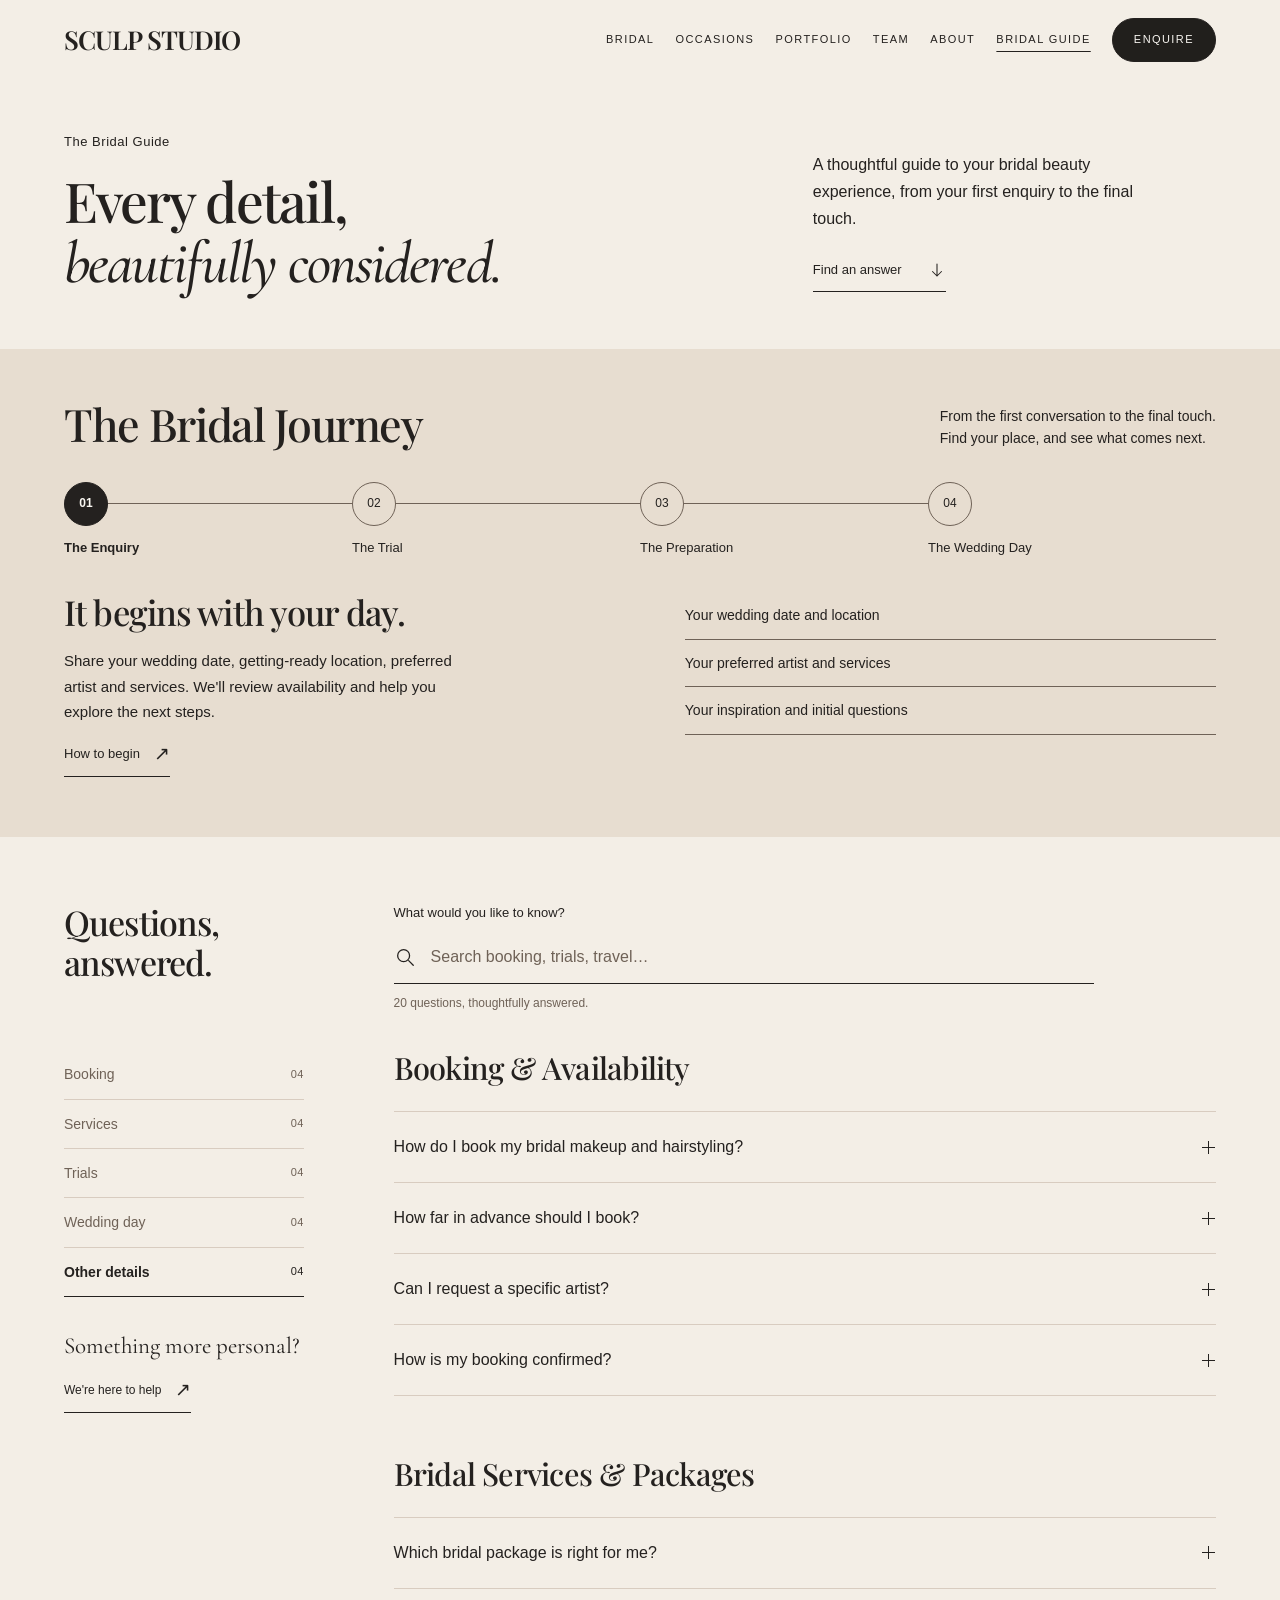
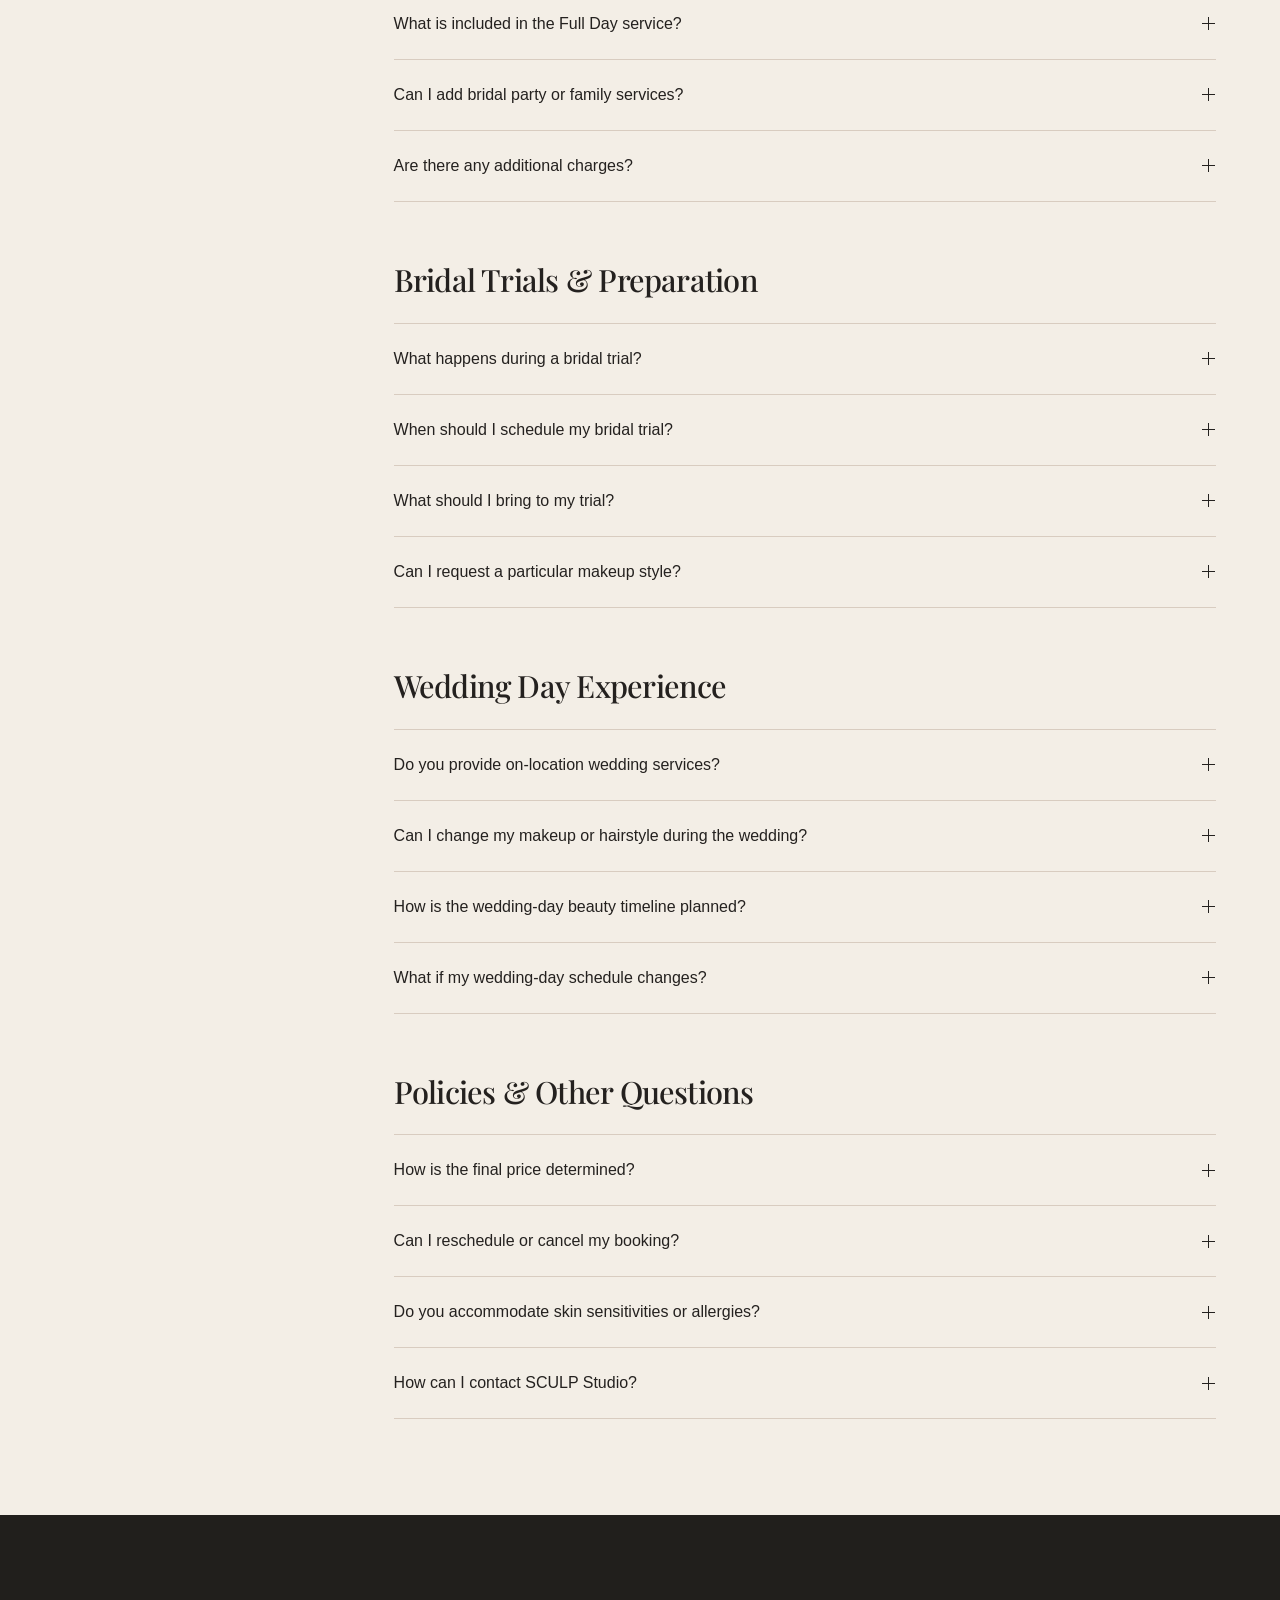
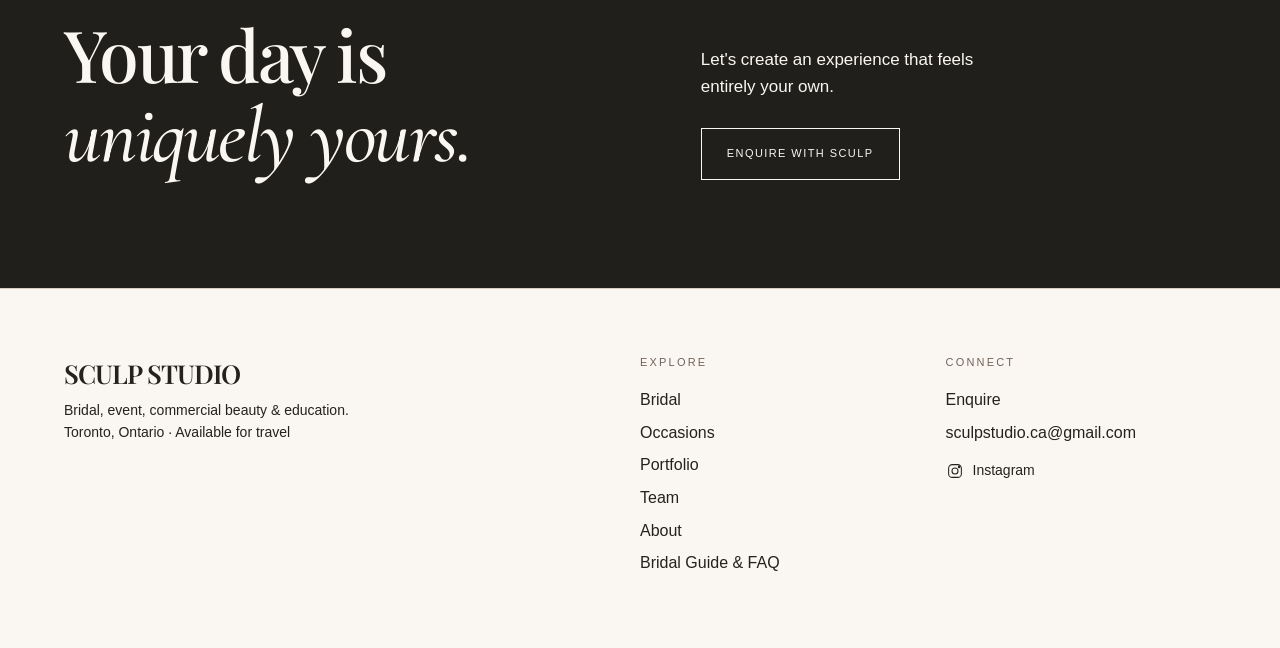
==== commit f9bf9bf8: "Lead Bridal Guide with the journey and refine phone layout" ====
--- a/faq/index.html
+++ b/faq/index.html
@@ -9,14 +9,14 @@
 <meta property="og:url" content="https://sculpstudio.ca/faq/">
 <link rel="preconnect" href="https://fonts.googleapis.com"><link rel="preconnect" href="https://fonts.gstatic.com" crossorigin>
 <link href="https://fonts.googleapis.com/css2?family=Playfair+Display:wght@500;600&family=Cormorant+Garamond:ital,wght@1,500;1,600&display=swap" rel="stylesheet">
-<link rel="stylesheet" href="/faq/faq.css?v=20261021-2"><script src="/faq/faq.js?v=20261021-2" defer></script>
+<link rel="stylesheet" href="/faq/faq.css?v=20261021-3"><script src="/faq/faq.js?v=20261021-3" defer></script>
 <script type="application/ld+json">{"@context": "https://schema.org", "@type": "FAQPage", "mainEntity": [{"@type": "Question", "name": "How do I book my bridal makeup and hairstyling?", "acceptedAnswer": {"@type": "Answer", "text": "Send us your wedding date, getting-ready location, preferred artist and requested services. Our team will review availability and guide you through the next steps."}}, {"@type": "Question", "name": "How far in advance should I book?", "acceptedAnswer": {"@type": "Answer", "text": "We recommend reaching out as soon as your wedding date is confirmed, especially during peak wedding season."}}, {"@type": "Question", "name": "Can I request a specific artist?", "acceptedAnswer": {"@type": "Answer", "text": "You are welcome to request your preferred SCULP artist. Availability depends on your wedding date and selected services."}}, {"@type": "Question", "name": "How is my booking confirmed?", "acceptedAnswer": {"@type": "Answer", "text": "Your booking is confirmed according to the terms in your booking agreement. An enquiry alone does not reserve your date."}}, {"@type": "Question", "name": "Which bridal package is right for me?", "acceptedAnswer": {"@type": "Answer", "text": "Our Bridal Trial, Half Day and Full Day options are designed for different needs. Share your timeline and preferred looks, and we'll help you explore the most suitable option."}}, {"@type": "Question", "name": "What is included in the Full Day service?", "acceptedAnswer": {"@type": "Answer", "text": "Please refer to our current Full Day service description for coverage and styling arrangements. Your booking details will be confirmed before the event."}}, {"@type": "Question", "name": "Can I add bridal party or family services?", "acceptedAnswer": {"@type": "Answer", "text": "Additional services may be arranged depending on the number of guests, required timing and artist availability."}}, {"@type": "Question", "name": "Are there any additional charges?", "acceptedAnswer": {"@type": "Answer", "text": "Additional charges may apply depending on travel, timing, location or requested services. Applicable charges will be confirmed in your quotation."}}, {"@type": "Question", "name": "What happens during a bridal trial?", "acceptedAnswer": {"@type": "Answer", "text": "Your trial is an opportunity to explore your preferred makeup and hairstyle, discuss inspiration and refine the details with your artist."}}, {"@type": "Question", "name": "When should I schedule my bridal trial?", "acceptedAnswer": {"@type": "Answer", "text": "We recommend arranging your trial sufficiently ahead of your wedding to allow time for adjustments and planning."}}, {"@type": "Question", "name": "What should I bring to my trial?", "acceptedAnswer": {"@type": "Answer", "text": "Bring inspiration photos, images of your wedding dress and accessories, and any preferences or concerns you would like to discuss."}}, {"@type": "Question", "name": "Can I request a particular makeup style?", "acceptedAnswer": {"@type": "Answer", "text": "Absolutely. We encourage you to share inspiration images so your artist can tailor the look to your features and personal style."}}, {"@type": "Question", "name": "Do you provide on-location wedding services?", "acceptedAnswer": {"@type": "Answer", "text": "On-location arrangements can be discussed when you enquire. Please share your venue and schedule so we can confirm the options."}}, {"@type": "Question", "name": "Can I change my makeup or hairstyle during the wedding?", "acceptedAnswer": {"@type": "Answer", "text": "Look changes depend on your selected service, coverage and wedding schedule. Please discuss your preferred looks in advance."}}, {"@type": "Question", "name": "How is the wedding-day beauty timeline planned?", "acceptedAnswer": {"@type": "Answer", "text": "Our team can coordinate the beauty schedule based on your ceremony time, getting-ready location and the number of people receiving services."}}, {"@type": "Question", "name": "What if my wedding-day schedule changes?", "acceptedAnswer": {"@type": "Answer", "text": "Please inform our team as early as possible. We will review possible adjustments based on your confirmed booking."}}, {"@type": "Question", "name": "How is the final price determined?", "acceptedAnswer": {"@type": "Answer", "text": "Your final quotation reflects your selected artist, services, event schedule, location and any agreed additional arrangements."}}, {"@type": "Question", "name": "Can I reschedule or cancel my booking?", "acceptedAnswer": {"@type": "Answer", "text": "Rescheduling and cancellation requests are handled according to the terms agreed upon at booking."}}, {"@type": "Question", "name": "Do you accommodate skin sensitivities or allergies?", "acceptedAnswer": {"@type": "Answer", "text": "Please inform your artist about known allergies or sensitivities before your appointment so suitable options can be discussed."}}, {"@type": "Question", "name": "How can I contact SCULP Studio?", "acceptedAnswer": {"@type": "Answer", "text": "You can contact our team through the official enquiry form on the SCULP Studio website."}}]}</script>
 </head><body><div id="sculp-site"><a class="skip-link" href="#guide">Skip to bridal guide</a>
 <header class="mast"><div class="shell mast-inner"><a class="logo" href="/#home">SCULP STUDIO</a><button class="mobile-toggle" type="button" aria-expanded="false" aria-controls="sculp-nav">MENU ☰</button><nav class="nav" id="sculp-nav" aria-label="Main navigation"><a href="/#bridal">BRIDAL</a><a href="/#occasions">OCCASIONS</a><a href="/#portfolio">PORTFOLIO</a><a href="/#team">TEAM</a><a href="/#about">ABOUT</a><a href="/faq/" aria-current="page" class="active">BRIDAL GUIDE</a><a href="/#book">ENQUIRE</a></nav></div></header>
 <main id="guide">
-<section class="guide-hero shell" aria-labelledby="guide-title"><div class="guide-intro"><p class="guide-name">The Bridal Guide</p><h1 id="guide-title">Every detail,<br><em>beautifully</em> considered.</h1><p class="guide-description">A thoughtful guide to your bridal beauty experience, from your first enquiry to the final touch.</p></div><div class="hero-aside"><p>A little clarity.<br>A little more confidence.</p><a class="text-link" href="#bridal-journey">Explore the bridal journey</a></div>
-<div class="search-area" hidden><label for="faq-search">What would you like to know?</label><div class="search-field"><svg aria-hidden="true" viewBox="0 0 24 24"><circle cx="10.5" cy="10.5" r="6.5"/><path d="m16 16 5 5"/></svg><input type="search" id="faq-search" placeholder="Search booking, trials, travel…" autocomplete="off" maxlength="160" aria-describedby="search-status"><button type="button" id="clear-search" aria-label="Clear search" hidden>Clear</button></div><p id="search-status" class="search-status" role="status" aria-live="polite" aria-atomic="true">20 questions, thoughtfully answered.</p></div></section>
-<div class="guide-body shell"><aside class="guide-sidebar"><nav class="category-nav" aria-label="FAQ categories"><a href="#booking" data-category="booking" aria-current="location"><span>Booking</span><span class="category-count" aria-label="4 questions">04</span></a><a href="#services" data-category="services"><span>Services</span><span class="category-count" aria-label="4 questions">04</span></a><a href="#trials" data-category="trials"><span>Trials</span><span class="category-count" aria-label="4 questions">04</span></a><a href="#wedding-day" data-category="wedding-day"><span>Wedding day</span><span class="category-count" aria-label="4 questions">04</span></a><a href="#policies" data-category="policies"><span>Other details</span><span class="category-count" aria-label="4 questions">04</span></a></nav><div class="sidebar-note"><p>Something more personal?</p><a class="text-link" href="/#book" data-enquiry="sidebar">We're here to help</a></div></aside><div class="faq-content"><div id="no-results" class="no-results" hidden><h2>Let's find your answer.</h2><p>No questions match your search. Try “trial”, “travel” or “booking”, or ask our team.</p><button class="text-link" type="button" id="reset-search">Show all questions</button><a class="text-link" href="/#book" data-enquiry="no-results">Enquire with SCULP</a></div><section class="faq-category" id="booking" aria-labelledby="heading-booking"><h2 id="heading-booking">Booking &amp; Availability</h2><details id="book-bridal" class="faq-item"><summary><h3>How do I book my bridal makeup and hairstyling?</h3><span class="disclosure" aria-hidden="true"></span></summary><div class="answer"><p>Send us your wedding date, getting-ready location, preferred artist and requested services. Our team will review availability and guide you through the next steps.</p><div class="answer-tools"><a class="text-link" href="/#book?service=Bridal" data-enquiry="answer">Start your enquiry</a></div></div></details><details id="when-to-book" class="faq-item"><summary><h3>How far in advance should I book?</h3><span class="disclosure" aria-hidden="true"></span></summary><div class="answer"><p>We recommend reaching out as soon as your wedding date is confirmed, especially during peak wedding season.</p></div></details><details id="choose-artist" class="faq-item"><summary><h3>Can I request a specific artist?</h3><span class="disclosure" aria-hidden="true"></span></summary><div class="answer"><p>You are welcome to request your preferred SCULP artist. Availability depends on your wedding date and selected services.</p><div class="answer-tools"><a class="text-link" href="/#team" data-enquiry="answer">Meet the artists</a></div></div></details><details id="booking-confirmation" class="faq-item"><summary><h3>How is my booking confirmed?</h3><span class="disclosure" aria-hidden="true"></span></summary><div class="answer"><p>Your booking is confirmed according to the terms in your booking agreement. An enquiry alone does not reserve your date.</p></div></details></section><section class="faq-category" id="services" aria-labelledby="heading-services"><h2 id="heading-services">Bridal Services &amp; Packages</h2><details id="choose-package" class="faq-item"><summary><h3>Which bridal package is right for me?</h3><span class="disclosure" aria-hidden="true"></span></summary><div class="answer"><p>Our Bridal Trial, Half Day and Full Day options are designed for different needs. Share your timeline and preferred looks, and we&#x27;ll help you explore the most suitable option.</p><div class="answer-tools"><a class="text-link" href="/#bridal?section=bridal-services" data-enquiry="answer">Explore bridal services</a></div></div></details><details id="full-day" class="faq-item"><summary><h3>What is included in the Full Day service?</h3><span class="disclosure" aria-hidden="true"></span></summary><div class="answer"><p>Please refer to our current Full Day service description for coverage and styling arrangements. Your booking details will be confirmed before the event.</p><div class="answer-tools"><a class="text-link" href="/#bridal?section=bridal-services" data-enquiry="answer">View the current services</a></div></div></details><details id="bridal-party" class="faq-item"><summary><h3>Can I add bridal party or family services?</h3><span class="disclosure" aria-hidden="true"></span></summary><div class="answer"><p>Additional services may be arranged depending on the number of guests, required timing and artist availability.</p></div></details><details id="additional-charges" class="faq-item"><summary><h3>Are there any additional charges?</h3><span class="disclosure" aria-hidden="true"></span></summary><div class="answer"><p>Additional charges may apply depending on travel, timing, location or requested services. Applicable charges will be confirmed in your quotation.</p></div></details></section><section class="faq-category" id="trials" aria-labelledby="heading-trials"><h2 id="heading-trials">Bridal Trials &amp; Preparation</h2><details id="trial-experience" class="faq-item"><summary><h3>What happens during a bridal trial?</h3><span class="disclosure" aria-hidden="true"></span></summary><div class="answer"><p>Your trial is an opportunity to explore your preferred makeup and hairstyle, discuss inspiration and refine the details with your artist.</p></div></details><details id="trial-timing" class="faq-item"><summary><h3>When should I schedule my bridal trial?</h3><span class="disclosure" aria-hidden="true"></span></summary><div class="answer"><p>We recommend arranging your trial sufficiently ahead of your wedding to allow time for adjustments and planning.</p></div></details><details id="bring-to-trial" class="faq-item"><summary><h3>What should I bring to my trial?</h3><span class="disclosure" aria-hidden="true"></span></summary><div class="answer"><p>Bring inspiration photos, images of your wedding dress and accessories, and any preferences or concerns you would like to discuss.</p></div></details><details id="makeup-style" class="faq-item"><summary><h3>Can I request a particular makeup style?</h3><span class="disclosure" aria-hidden="true"></span></summary><div class="answer"><p>Absolutely. We encourage you to share inspiration images so your artist can tailor the look to your features and personal style.</p><div class="answer-tools"><a class="text-link" href="/#portfolio" data-enquiry="answer">Find your inspiration</a></div></div></details></section><section class="faq-category" id="wedding-day" aria-labelledby="heading-wedding-day"><h2 id="heading-wedding-day">Wedding Day Experience</h2><details id="on-location" class="faq-item"><summary><h3>Do you provide on-location wedding services?</h3><span class="disclosure" aria-hidden="true"></span></summary><div class="answer"><p>On-location arrangements can be discussed when you enquire. Please share your venue and schedule so we can confirm the options.</p></div></details><details id="look-changes" class="faq-item"><summary><h3>Can I change my makeup or hairstyle during the wedding?</h3><span class="disclosure" aria-hidden="true"></span></summary><div class="answer"><p>Look changes depend on your selected service, coverage and wedding schedule. Please discuss your preferred looks in advance.</p></div></details><details id="beauty-timeline" class="faq-item"><summary><h3>How is the wedding-day beauty timeline planned?</h3><span class="disclosure" aria-hidden="true"></span></summary><div class="answer"><p>Our team can coordinate the beauty schedule based on your ceremony time, getting-ready location and the number of people receiving services.</p></div></details><details id="schedule-changes" class="faq-item"><summary><h3>What if my wedding-day schedule changes?</h3><span class="disclosure" aria-hidden="true"></span></summary><div class="answer"><p>Please inform our team as early as possible. We will review possible adjustments based on your confirmed booking.</p></div></details></section><section class="faq-category" id="policies" aria-labelledby="heading-policies"><h2 id="heading-policies">Policies &amp; Other Questions</h2><details id="final-price" class="faq-item"><summary><h3>How is the final price determined?</h3><span class="disclosure" aria-hidden="true"></span></summary><div class="answer"><p>Your final quotation reflects your selected artist, services, event schedule, location and any agreed additional arrangements.</p></div></details><details id="reschedule-cancel" class="faq-item"><summary><h3>Can I reschedule or cancel my booking?</h3><span class="disclosure" aria-hidden="true"></span></summary><div class="answer"><p>Rescheduling and cancellation requests are handled according to the terms agreed upon at booking.</p></div></details><details id="skin-sensitivities" class="faq-item"><summary><h3>Do you accommodate skin sensitivities or allergies?</h3><span class="disclosure" aria-hidden="true"></span></summary><div class="answer"><p>Please inform your artist about known allergies or sensitivities before your appointment so suitable options can be discussed.</p></div></details><details id="contact-sculp" class="faq-item"><summary><h3>How can I contact SCULP Studio?</h3><span class="disclosure" aria-hidden="true"></span></summary><div class="answer"><p>You can contact our team through the official enquiry form on the SCULP Studio website.</p><div class="answer-tools"><a class="text-link" href="/#book" data-enquiry="answer">Enquire with SCULP</a></div></div></details></section></div></div>
-<section id="bridal-journey" class="journey"><div class="shell"><div class="journey-heading"><h2>The Bridal Journey</h2><p>From the first conversation to the final touch.<br>Find your place, and see what comes next.</p></div><div class="journey-nav" aria-label="The bridal journey stages"><div class="journey-track" aria-hidden="true"><span></span></div><button type="button" id="stage-enquiry" data-stage="0" aria-controls="panel-enquiry"><span class="stage-node" aria-hidden="true">01</span><span>The Enquiry</span></button><button type="button" id="stage-trial" data-stage="1" aria-controls="panel-trial"><span class="stage-node" aria-hidden="true">02</span><span>The Trial</span></button><button type="button" id="stage-preparation" data-stage="2" aria-controls="panel-preparation"><span class="stage-node" aria-hidden="true">03</span><span>The Preparation</span></button><button type="button" id="stage-day" data-stage="3" aria-controls="panel-day"><span class="stage-node" aria-hidden="true">04</span><span>The Wedding Day</span></button></div><div class="journey-panels"><section class="journey-panel" id="panel-enquiry" aria-labelledby="stage-enquiry"><div class="journey-copy"><h3>It begins with your day.</h3><p>Share your wedding date, getting-ready location, preferred artist and services. We&#x27;ll review availability and help you explore the next steps.</p><a class="text-link" href="#book-bridal">How to begin</a></div><ul><li>Your wedding date and location</li><li>Your preferred artist and services</li><li>Your inspiration and initial questions</li></ul></section><section class="journey-panel" id="panel-trial" aria-labelledby="stage-trial"><div class="journey-copy"><h3>A look that feels like you.</h3><p>Explore your makeup and hairstyle with your artist. Bring the references, dress details and accessories that help tell your story.</p><a class="text-link" href="#bring-to-trial">Prepare for your trial</a></div><ul><li>Makeup and hair inspiration</li><li>Your dress and accessory photos</li><li>Personal preferences and concerns</li></ul></section><section class="journey-panel" id="panel-preparation" aria-labelledby="stage-preparation"><div class="journey-copy"><h3>Bring the details together.</h3><p>Share your ceremony time, getting-ready location and service list so the beauty schedule can be planned around your celebration.</p><a class="text-link" href="#beauty-timeline">Planning your beauty timeline</a></div><ul><li>Your ceremony and ready-by times</li><li>Everyone receiving services</li><li>Planned looks and schedule updates</li></ul></section><section class="journey-panel" id="panel-day" aria-labelledby="stage-day"><div class="journey-copy"><h3>Your moment, beautifully yours.</h3><p>Your artist works with your confirmed service and schedule. Discuss touch-ups and look changes in advance so the arrangements suit your day.</p><a class="text-link" href="#look-changes">Explore wedding-day details</a></div><ul><li>Your confirmed beauty schedule</li><li>Your selected service and coverage</li><li>Any agreed touch-ups or look changes</li></ul></section></div></div></section>
+<section class="guide-hero shell" aria-labelledby="guide-title"><div class="guide-intro"><p class="guide-name">The Bridal Guide</p><h1 id="guide-title">Every detail,<br><em>beautifully considered.</em></h1></div><div class="guide-introduction"><p class="guide-description">A thoughtful guide to your bridal beauty experience, from your first enquiry to the final touch.</p><a class="text-link faq-jump" href="#faq-answers">Find an answer<svg viewBox="0 0 24 24" aria-hidden="true"><path d="M12 4v16m-6-6 6 6 6-6"/></svg></a></div></section>
+<section id="bridal-journey" class="journey" aria-labelledby="journey-title"><div class="shell"><div class="journey-heading"><h2 id="journey-title">The Bridal Journey</h2><p>From the first conversation to the final touch.<br>Find your place, and see what comes next.</p></div><div class="journey-nav" aria-label="The bridal journey stages"><div class="journey-track" aria-hidden="true"><span></span></div><button type="button" id="stage-enquiry" data-stage="0" aria-label="The Enquiry" aria-controls="panel-enquiry"><span class="stage-node" aria-hidden="true">01</span><span class="stage-label-desktop">The Enquiry</span><span class="stage-label-mobile" aria-hidden="true">Enquiry</span></button><button type="button" id="stage-trial" data-stage="1" aria-label="The Trial" aria-controls="panel-trial"><span class="stage-node" aria-hidden="true">02</span><span class="stage-label-desktop">The Trial</span><span class="stage-label-mobile" aria-hidden="true">Trial</span></button><button type="button" id="stage-preparation" data-stage="2" aria-label="The Preparation" aria-controls="panel-preparation"><span class="stage-node" aria-hidden="true">03</span><span class="stage-label-desktop">The Preparation</span><span class="stage-label-mobile" aria-hidden="true">Preparation</span></button><button type="button" id="stage-day" data-stage="3" aria-label="The Wedding Day" aria-controls="panel-day"><span class="stage-node" aria-hidden="true">04</span><span class="stage-label-desktop">The Wedding Day</span><span class="stage-label-mobile" aria-hidden="true">Wedding day</span></button></div><div class="journey-panels"><section class="journey-panel" id="panel-enquiry" aria-labelledby="stage-enquiry"><div class="journey-copy"><h3>It begins with your day.</h3><p>Share your wedding date, getting-ready location, preferred artist and services. We&#x27;ll review availability and help you explore the next steps.</p><a class="text-link" href="#book-bridal">How to begin</a></div><ul><li>Your wedding date and location</li><li>Your preferred artist and services</li><li>Your inspiration and initial questions</li></ul></section><section class="journey-panel" id="panel-trial" aria-labelledby="stage-trial"><div class="journey-copy"><h3>A look that feels like you.</h3><p>Explore your makeup and hairstyle with your artist. Bring the references, dress details and accessories that help tell your story.</p><a class="text-link" href="#bring-to-trial">Prepare for your trial</a></div><ul><li>Makeup and hair inspiration</li><li>Your dress and accessory photos</li><li>Personal preferences and concerns</li></ul></section><section class="journey-panel" id="panel-preparation" aria-labelledby="stage-preparation"><div class="journey-copy"><h3>Bring the details together.</h3><p>Share your ceremony time, getting-ready location and service list so the beauty schedule can be planned around your celebration.</p><a class="text-link" href="#beauty-timeline">Planning your beauty timeline</a></div><ul><li>Your ceremony and ready-by times</li><li>Everyone receiving services</li><li>Planned looks and schedule updates</li></ul></section><section class="journey-panel" id="panel-day" aria-labelledby="stage-day"><div class="journey-copy"><h3>Your moment, beautifully yours.</h3><p>Your artist works with your confirmed service and schedule. Discuss touch-ups and look changes in advance so the arrangements suit your day.</p><a class="text-link" href="#look-changes">Explore wedding-day details</a></div><ul><li>Your confirmed beauty schedule</li><li>Your selected service and coverage</li><li>Any agreed touch-ups or look changes</li></ul></section></div></div></section>
+<section id="faq-answers" class="faq-section" aria-labelledby="questions-title" tabindex="-1"><div class="faq-heading shell"><h2 id="questions-title">Questions, answered.</h2><div class="search-area" hidden><label for="faq-search">What would you like to know?</label><div class="search-field"><svg aria-hidden="true" viewBox="0 0 24 24"><circle cx="10.5" cy="10.5" r="6.5"/><path d="m16 16 5 5"/></svg><input type="search" id="faq-search" placeholder="Search booking, trials, travel…" autocomplete="off" maxlength="160" aria-describedby="search-status"><button type="button" id="clear-search" aria-label="Clear search" hidden>Clear</button></div><p id="search-status" class="search-status" role="status" aria-live="polite" aria-atomic="true">20 questions, thoughtfully answered.</p></div></div>
+<div class="guide-body shell"><aside class="guide-sidebar"><nav class="category-nav" aria-label="FAQ categories"><a href="#booking" data-category="booking" aria-current="location"><span>Booking</span><span class="category-count" aria-label="4 questions">04</span></a><a href="#services" data-category="services"><span>Services</span><span class="category-count" aria-label="4 questions">04</span></a><a href="#trials" data-category="trials"><span>Trials</span><span class="category-count" aria-label="4 questions">04</span></a><a href="#wedding-day" data-category="wedding-day"><span>Wedding day</span><span class="category-count" aria-label="4 questions">04</span></a><a href="#policies" data-category="policies"><span>Other details</span><span class="category-count" aria-label="4 questions">04</span></a></nav><div class="sidebar-note"><p>Something more personal?</p><a class="text-link" href="/#book" data-enquiry="sidebar">We're here to help</a></div></aside><div class="faq-content"><div id="no-results" class="no-results" hidden><h2>Let's find your answer.</h2><p>No questions match your search. Try “trial”, “travel” or “booking”, or ask our team.</p><button class="text-link" type="button" id="reset-search">Show all questions</button><a class="text-link" href="/#book" data-enquiry="no-results">Enquire with SCULP</a></div><section class="faq-category" id="booking" aria-labelledby="heading-booking"><h2 id="heading-booking">Booking &amp; Availability</h2><details id="book-bridal" class="faq-item"><summary><h3>How do I book my bridal makeup and hairstyling?</h3><span class="disclosure" aria-hidden="true"></span></summary><div class="answer"><p>Send us your wedding date, getting-ready location, preferred artist and requested services. Our team will review availability and guide you through the next steps.</p><div class="answer-tools"><a class="text-link" href="/#book?service=Bridal" data-enquiry="answer">Start your enquiry</a></div></div></details><details id="when-to-book" class="faq-item"><summary><h3>How far in advance should I book?</h3><span class="disclosure" aria-hidden="true"></span></summary><div class="answer"><p>We recommend reaching out as soon as your wedding date is confirmed, especially during peak wedding season.</p></div></details><details id="choose-artist" class="faq-item"><summary><h3>Can I request a specific artist?</h3><span class="disclosure" aria-hidden="true"></span></summary><div class="answer"><p>You are welcome to request your preferred SCULP artist. Availability depends on your wedding date and selected services.</p><div class="answer-tools"><a class="text-link" href="/#team" data-enquiry="answer">Meet the artists</a></div></div></details><details id="booking-confirmation" class="faq-item"><summary><h3>How is my booking confirmed?</h3><span class="disclosure" aria-hidden="true"></span></summary><div class="answer"><p>Your booking is confirmed according to the terms in your booking agreement. An enquiry alone does not reserve your date.</p></div></details></section><section class="faq-category" id="services" aria-labelledby="heading-services"><h2 id="heading-services">Bridal Services &amp; Packages</h2><details id="choose-package" class="faq-item"><summary><h3>Which bridal package is right for me?</h3><span class="disclosure" aria-hidden="true"></span></summary><div class="answer"><p>Our Bridal Trial, Half Day and Full Day options are designed for different needs. Share your timeline and preferred looks, and we&#x27;ll help you explore the most suitable option.</p><div class="answer-tools"><a class="text-link" href="/#bridal?section=bridal-services" data-enquiry="answer">Explore bridal services</a></div></div></details><details id="full-day" class="faq-item"><summary><h3>What is included in the Full Day service?</h3><span class="disclosure" aria-hidden="true"></span></summary><div class="answer"><p>Please refer to our current Full Day service description for coverage and styling arrangements. Your booking details will be confirmed before the event.</p><div class="answer-tools"><a class="text-link" href="/#bridal?section=bridal-services" data-enquiry="answer">View the current services</a></div></div></details><details id="bridal-party" class="faq-item"><summary><h3>Can I add bridal party or family services?</h3><span class="disclosure" aria-hidden="true"></span></summary><div class="answer"><p>Additional services may be arranged depending on the number of guests, required timing and artist availability.</p></div></details><details id="additional-charges" class="faq-item"><summary><h3>Are there any additional charges?</h3><span class="disclosure" aria-hidden="true"></span></summary><div class="answer"><p>Additional charges may apply depending on travel, timing, location or requested services. Applicable charges will be confirmed in your quotation.</p></div></details></section><section class="faq-category" id="trials" aria-labelledby="heading-trials"><h2 id="heading-trials">Bridal Trials &amp; Preparation</h2><details id="trial-experience" class="faq-item"><summary><h3>What happens during a bridal trial?</h3><span class="disclosure" aria-hidden="true"></span></summary><div class="answer"><p>Your trial is an opportunity to explore your preferred makeup and hairstyle, discuss inspiration and refine the details with your artist.</p></div></details><details id="trial-timing" class="faq-item"><summary><h3>When should I schedule my bridal trial?</h3><span class="disclosure" aria-hidden="true"></span></summary><div class="answer"><p>We recommend arranging your trial sufficiently ahead of your wedding to allow time for adjustments and planning.</p></div></details><details id="bring-to-trial" class="faq-item"><summary><h3>What should I bring to my trial?</h3><span class="disclosure" aria-hidden="true"></span></summary><div class="answer"><p>Bring inspiration photos, images of your wedding dress and accessories, and any preferences or concerns you would like to discuss.</p></div></details><details id="makeup-style" class="faq-item"><summary><h3>Can I request a particular makeup style?</h3><span class="disclosure" aria-hidden="true"></span></summary><div class="answer"><p>Absolutely. We encourage you to share inspiration images so your artist can tailor the look to your features and personal style.</p><div class="answer-tools"><a class="text-link" href="/#portfolio" data-enquiry="answer">Find your inspiration</a></div></div></details></section><section class="faq-category" id="wedding-day" aria-labelledby="heading-wedding-day"><h2 id="heading-wedding-day">Wedding Day Experience</h2><details id="on-location" class="faq-item"><summary><h3>Do you provide on-location wedding services?</h3><span class="disclosure" aria-hidden="true"></span></summary><div class="answer"><p>On-location arrangements can be discussed when you enquire. Please share your venue and schedule so we can confirm the options.</p></div></details><details id="look-changes" class="faq-item"><summary><h3>Can I change my makeup or hairstyle during the wedding?</h3><span class="disclosure" aria-hidden="true"></span></summary><div class="answer"><p>Look changes depend on your selected service, coverage and wedding schedule. Please discuss your preferred looks in advance.</p></div></details><details id="beauty-timeline" class="faq-item"><summary><h3>How is the wedding-day beauty timeline planned?</h3><span class="disclosure" aria-hidden="true"></span></summary><div class="answer"><p>Our team can coordinate the beauty schedule based on your ceremony time, getting-ready location and the number of people receiving services.</p></div></details><details id="schedule-changes" class="faq-item"><summary><h3>What if my wedding-day schedule changes?</h3><span class="disclosure" aria-hidden="true"></span></summary><div class="answer"><p>Please inform our team as early as possible. We will review possible adjustments based on your confirmed booking.</p></div></details></section><section class="faq-category" id="policies" aria-labelledby="heading-policies"><h2 id="heading-policies">Policies &amp; Other Questions</h2><details id="final-price" class="faq-item"><summary><h3>How is the final price determined?</h3><span class="disclosure" aria-hidden="true"></span></summary><div class="answer"><p>Your final quotation reflects your selected artist, services, event schedule, location and any agreed additional arrangements.</p></div></details><details id="reschedule-cancel" class="faq-item"><summary><h3>Can I reschedule or cancel my booking?</h3><span class="disclosure" aria-hidden="true"></span></summary><div class="answer"><p>Rescheduling and cancellation requests are handled according to the terms agreed upon at booking.</p></div></details><details id="skin-sensitivities" class="faq-item"><summary><h3>Do you accommodate skin sensitivities or allergies?</h3><span class="disclosure" aria-hidden="true"></span></summary><div class="answer"><p>Please inform your artist about known allergies or sensitivities before your appointment so suitable options can be discussed.</p></div></details><details id="contact-sculp" class="faq-item"><summary><h3>How can I contact SCULP Studio?</h3><span class="disclosure" aria-hidden="true"></span></summary><div class="answer"><p>You can contact our team through the official enquiry form on the SCULP Studio website.</p><div class="answer-tools"><a class="text-link" href="/#book" data-enquiry="answer">Enquire with SCULP</a></div></div></details></section></div></div></section>
 <section class="closing"><div class="shell"><h2>Your day is<br><em>uniquely yours.</em></h2><div><p>Let's create an experience that feels entirely your own.</p><a class="button" href="/#book" data-enquiry="closing">ENQUIRE WITH SCULP</a></div></div></section>
 </main><footer><div class="shell foot"><div><a class="logo" href="/#home">SCULP STUDIO</a><p>Bridal, event, commercial beauty & education.<br>Toronto, Ontario · Available for travel</p></div><div><div class="eyebrow">Explore</div><a href="/#bridal">Bridal</a><a href="/#occasions">Occasions</a><a href="/#portfolio">Portfolio</a><a href="/#team">Team</a><a href="/#about">About</a><a href="/faq/">Bridal Guide & FAQ</a></div><div><div class="eyebrow">Connect</div><a href="/#book">Enquire</a><a href="mailto:sculpstudio.ca@gmail.com">sculpstudio.ca@gmail.com</a><a class="social-link" href="https://www.instagram.com/sculp_studio/" target="_blank" rel="noopener noreferrer" aria-label="SCULP Studio on Instagram"><span class="social-icon" aria-hidden="true"><svg viewBox="0 0 24 24" role="img"><rect x="3.5" y="3.5" width="17" height="17" rx="5"></rect><circle cx="12" cy="12" r="4"></circle><circle cx="17.5" cy="6.5" r="1"></circle></svg></span><span>Instagram</span></a></div></div></footer></div></body></html>
--- a/faq/faq.css
+++ b/faq/faq.css
@@ -1,20 +1,16 @@
 :root{--ivory:#f3eee6;--paper:#faf7f2;--ink:#24211f;--charcoal:#211f1c;--muted:#6f6257;--line:#d8ccc0;--sand:#e7ddd0;--oak:#d4bea2;--display:'Playfair Display',Georgia,serif;--italic:'Cormorant Garamond',Georgia,serif;--ease:cubic-bezier(.16,1,.3,1)}
-*{box-sizing:border-box}html{scroll-behavior:smooth;scroll-padding-top:110px}body{margin:0;background:var(--ivory);color:var(--ink);font:16px/1.6 Arial,Helvetica,sans-serif}a{color:inherit;text-decoration:none}button,input{font:inherit;color:inherit}button{cursor:pointer}button:disabled{cursor:default}button,a,input{-webkit-tap-highlight-color:transparent}button:focus-visible,a:focus-visible,summary:focus-visible,input:focus-visible{outline:2px solid var(--ink);outline-offset:6px}::selection{background:var(--oak);color:var(--ink)}[hidden]{display:none!important}p{margin:0 0 24px}h1,h2,h3{margin:0;font-weight:500}em{font-family:var(--italic);font-weight:500}svg{fill:none;stroke:currentColor;stroke-width:1.4;stroke-linecap:round;stroke-linejoin:round}.shell{max-width:1440px;margin:auto;padding-inline:clamp(30px,5vw,96px)}.sr-only{position:absolute;width:1px;height:1px;overflow:hidden;clip-path:inset(50%);white-space:nowrap}.skip-link{position:fixed;top:8px;left:22px;z-index:200;padding:12px 20px;background:var(--ink);color:var(--paper);transform:translateY(-200%)}.skip-link:focus{transform:none}.text-link{display:inline-flex;align-items:center;gap:14px;min-height:44px;border:0;border-bottom:1px solid currentColor;background:none;padding:5px 0;font-size:13px;text-align:left;line-height:1.4}.text-link::after{content:'\2197';font-size:19px}.text-link:hover{color:var(--muted)}.button{display:inline-flex;align-items:center;justify-content:center;min-height:48px;padding:16px 25px;border:1px solid currentColor;font-size:11px;letter-spacing:.13em;text-align:center}.button:hover{background:var(--paper);color:var(--ink)}
+*{box-sizing:border-box}html{scroll-behavior:smooth;scroll-padding-top:80px}body{margin:0;background:var(--ivory);color:var(--ink);font:16px/1.6 Arial,Helvetica,sans-serif}a{color:inherit;text-decoration:none}button,input{font:inherit;color:inherit}button{cursor:pointer}button:disabled{cursor:default}button,a,input{-webkit-tap-highlight-color:transparent}button:focus-visible,a:focus-visible,summary:focus-visible,input:focus-visible{outline:2px solid var(--ink);outline-offset:6px}::selection{background:var(--oak);color:var(--ink)}[hidden]{display:none!important}p{margin:0 0 24px}h1,h2,h3{margin:0;font-weight:500}em{font-family:var(--italic);font-weight:500}svg{fill:none;stroke:currentColor;stroke-width:1.4;stroke-linecap:round;stroke-linejoin:round}.shell{max-width:1440px;margin:auto;padding-inline:clamp(30px,5vw,96px)}.sr-only{position:absolute;width:1px;height:1px;overflow:hidden;clip-path:inset(50%);white-space:nowrap}.skip-link{position:fixed;top:8px;left:22px;z-index:200;padding:12px 20px;background:var(--ink);color:var(--paper);transform:translateY(-200%)}.skip-link:focus{transform:none}.text-link{display:inline-flex;align-items:center;gap:14px;min-height:44px;border:0;border-bottom:1px solid currentColor;background:none;padding:5px 0;font-size:13px;text-align:left;line-height:1.4}.text-link::after{content:'\2197';font-size:19px}.text-link:hover{color:var(--muted)}.button{display:inline-flex;align-items:center;justify-content:center;min-height:48px;padding:16px 25px;border:1px solid currentColor;font-size:11px;letter-spacing:.13em;text-align:center}.button:hover{background:var(--paper);color:var(--ink)}
 /* The existing SCULP masthead and footer, with local responsive styles. */
 .mast{position:sticky;top:0;z-index:80;background:var(--ivory)}.mast-inner{min-height:80px;display:flex;align-items:center;justify-content:space-between;gap:20px}.logo{font-family:var(--display);font-size:26px;font-weight:600;line-height:1;letter-spacing:-.035em;white-space:nowrap}.nav{display:flex;align-items:center;gap:clamp(10px,1.65vw,26px)}.nav a,.mobile-toggle{font-size:11px;letter-spacing:.13em;text-transform:uppercase}.nav a{padding-block:12px}.nav a.active{text-decoration:underline;text-underline-offset:8px}.nav a:last-child{border:1px solid var(--ink);padding:12px 21px;border-radius:999px;background:var(--charcoal);color:var(--paper)}.mobile-toggle{display:none;background:none;border:0;min-height:44px;min-width:44px}.mast.scrolled{border-bottom:1px solid var(--line)}footer{border-top:1px solid var(--line);background:var(--paper)}.foot{display:grid;grid-template-columns:2fr 1fr 1fr;gap:35px;padding-block:65px}.foot .logo{display:inline-block;margin-bottom:12px}.foot p{font-size:14px;max-width:360px}.foot a{display:block;margin:7px 0}.eyebrow{font-size:11px;letter-spacing:.2em;text-transform:uppercase;color:var(--muted);margin-bottom:16px}.social-link{display:inline-flex!important;align-items:center;gap:9px;font-size:14px}.social-icon{width:18px;height:18px;display:inline-flex}.social-icon svg{width:100%;height:100%}.foot a:hover{text-decoration:underline;text-underline-offset:5px}
-.guide-hero{display:grid;grid-template-columns:minmax(0,1fr) 220px;gap:0 7%;padding-top:94px;padding-bottom:56px}.guide-name{font-size:14px;margin-bottom:25px;letter-spacing:.04em}.guide-intro h1{font-family:var(--display);font-size:clamp(50px,5.6vw,80px);line-height:1.06;letter-spacing:-.035em;max-width:920px;text-wrap:balance}.guide-intro h1 em{font-size:1.15em;line-height:.9}.guide-description{max-width:545px;margin-top:30px;font-size:17px;line-height:1.7}.hero-aside{align-self:end;padding-bottom:26px}.hero-aside p{font-family:var(--italic);font-size:25px;line-height:1.35;margin-bottom:16px}.hero-aside .text-link{font-size:12px}.search-area{grid-column:1/-1;max-width:660px;width:100%;margin-top:44px}.search-area label{display:block;font-size:13px;margin-bottom:12px}.search-field{display:flex;align-items:center;gap:15px;border-bottom:1px solid var(--ink);min-height:58px}.search-field svg{width:22px;height:22px;flex-shrink:0}.search-field input{width:100%;min-width:0;border:0;border-radius:0;background:transparent;padding:14px 0;caret-color:var(--ink);outline-offset:2px}.search-field input::placeholder{color:var(--muted);opacity:1}.search-field input::-webkit-search-cancel-button{-webkit-appearance:none}.search-field button{min-height:44px;padding:8px 0 8px 12px;background:transparent;border:0;font-size:12px;text-decoration:underline;text-underline-offset:4px}.search-status{font-size:12px;color:var(--muted);margin:12px 0 0;min-height:20px}
-.guide-body{display:grid;grid-template-columns:240px minmax(0,1fr);gap:clamp(50px,7vw,105px);padding-bottom:120px}.guide-sidebar{align-self:start;position:sticky;top:120px}.category-nav{display:flex;flex-direction:column}.category-nav a{display:flex;align-items:center;justify-content:space-between;gap:22px;min-height:49px;padding:13px 0;color:var(--muted);font-size:14px;border-bottom:1px solid var(--line)}.category-nav a[aria-current]{color:var(--ink);font-weight:600;border-bottom-color:var(--ink)}.category-nav a:hover{color:var(--ink)}.category-count{font-weight:400;font-size:11px;letter-spacing:.05em}.sidebar-note{margin-top:40px}.sidebar-note p{font-family:var(--italic);font-size:23px;line-height:1.2;margin-bottom:8px}.sidebar-note a{font-size:12px}.faq-category{margin-bottom:68px;scroll-margin-top:116px}.faq-category:last-child{margin-bottom:0}.faq-category h2{font-family:var(--display);font-size:clamp(26px,2.4vw,36px);line-height:1.2;letter-spacing:-.025em;margin-bottom:26px;text-wrap:balance}.faq-item{border-top:1px solid var(--line);scroll-margin-top:118px}.faq-item:last-child{border-bottom:1px solid var(--line)}.faq-item summary{display:flex;align-items:center;gap:24px;justify-content:space-between;cursor:pointer;padding:23px 0;list-style:none}.faq-item summary::-webkit-details-marker{display:none}.faq-item summary h3{font-size:16px;line-height:1.5;font-weight:400}.faq-item summary:hover h3{color:var(--muted)}.disclosure{position:relative;flex:0 0 15px;height:15px}.disclosure::before,.disclosure::after{content:'';position:absolute;top:7px;left:1px;width:13px;height:1px;background:currentColor}.disclosure::after{transform:rotate(90deg);transition:transform .18s var(--ease)}.faq-item[open] .disclosure::after{transform:rotate(0)}.answer{padding:0 38px 24px 0}.answer p{font-size:16px;line-height:1.75;max-width:68ch;margin:0 0 15px}.answer-tools{display:flex;align-items:center;gap:8px 25px;flex-wrap:wrap}.answer-tools .text-link{font-size:12px;min-height:44px}.faq-item:target{border-top-color:var(--ink)}.no-results{padding:34px 0 60px}.no-results h2{font-family:var(--display);font-size:36px;line-height:1.2;margin-bottom:20px}.no-results p{max-width:42ch}.no-results .text-link{margin:0 25px 15px 0}
-.journey{background:var(--sand);padding-block:100px 92px}.journey-heading{display:grid;grid-template-columns:1fr 1fr;gap:50px;align-items:end}.journey-heading h2{font-family:var(--display);font-size:clamp(36px,4vw,56px);line-height:1.1;letter-spacing:-.03em}.journey-heading p{max-width:42ch;font-size:15px;margin:0;justify-self:end}.journey-nav{position:relative;display:flex;justify-content:space-between;margin-top:65px;overflow-x:auto;scrollbar-width:thin;scrollbar-color:var(--muted) transparent}.journey-track{display:none;position:absolute;left:24px;right:24px;top:23px;height:1px;background:var(--muted);pointer-events:none}.journey-track span{display:block;width:100%;height:1px;background:var(--ink);transform:scaleX(0);transform-origin:left;transition:transform .4s var(--ease)}.journey-nav button{position:relative;display:flex;flex:0 0 25%;flex-direction:column;align-items:flex-start;gap:19px;border:0;padding:0 6px 12px 0;min-height:90px;text-align:left;font-size:13px;background:none}.stage-node{display:flex;align-items:center;justify-content:center;width:48px;height:48px;border:1px solid var(--muted);border-radius:50%;background:var(--sand);font-size:12px;font-variant-numeric:tabular-nums;transition:background .3s var(--ease),color .3s var(--ease)}.journey-nav button[aria-selected="true"] .stage-node{background:var(--ink);color:var(--paper);border-color:var(--ink)}.journey-nav button[aria-selected="true"]{font-weight:600}.journey-nav button:hover .stage-node{border-color:var(--ink)}.journey-nav button:focus-visible{outline-offset:-2px}.journey-nav[data-enhanced] .journey-track{display:block}.journey-panel{display:grid;grid-template-columns:1fr 1fr;gap:clamp(42px,7vw,105px);padding-top:42px}.journey-panel h3{font-family:var(--display);font-size:clamp(28px,3vw,42px);line-height:1.15;letter-spacing:-.025em;margin-bottom:20px}.journey-copy p{font-size:16px;max-width:48ch;margin-bottom:15px}.journey-panel ul{align-self:start;list-style:none;padding:0;margin:0}.journey-panel li{padding:15px 0;border-bottom:1px solid var(--muted);font-size:14px}.journey-panels[data-enhanced]{min-height:280px}.journey-panel.is-entering{animation:journey-in .4s var(--ease) both}@keyframes journey-in{from{opacity:.25;transform:translateY(8px)}to{opacity:1;transform:none}}
+/* A compact introduction leads into the journey; questions have their own region. */
+.guide-hero{display:grid;grid-template-columns:minmax(0,1.25fr) minmax(260px,.75fr);gap:clamp(40px,6vw,90px);align-items:end;padding-block:52px 54px}.guide-name{font-size:13px;letter-spacing:.04em;margin-bottom:18px}.guide-intro h1{font-family:var(--display);font-size:clamp(42px,4.3vw,62px);line-height:1.08;letter-spacing:-.035em}.guide-intro h1 em{font-size:1.08em;white-space:nowrap}.guide-description{font-size:16px;line-height:1.7;max-width:39ch;margin:0 0 16px}.guide-introduction{padding-bottom:3px}.faq-jump{gap:26px}.faq-jump::after{content:none}.faq-jump svg{width:18px;height:18px;flex-shrink:0}.stage-label-mobile{display:none}
+/* The journey is the one featured motion interaction. */
+.journey{background:var(--sand);padding-block:50px 46px}.journey-heading{display:grid;grid-template-columns:1fr 1fr;gap:40px;align-items:end}.journey-heading h2{font-family:var(--display);font-size:clamp(34px,3.5vw,48px);line-height:1.12;letter-spacing:-.03em}.journey-heading p{max-width:42ch;font-size:14px;margin:0;justify-self:end}.journey-nav{position:relative;display:flex;margin-top:32px;overflow:visible}.journey-track{display:none;position:absolute;left:22px;right:calc(25% - 22px);top:21px;height:1px;background:var(--muted);pointer-events:none}.journey-track span{display:block;width:100%;height:1px;background:var(--ink);transform:scaleX(0);transform-origin:left;transition:transform .4s var(--ease)}.journey-nav button{position:relative;display:flex;flex:0 0 25%;flex-direction:column;align-items:flex-start;gap:12px;min-width:0;min-height:78px;padding:0 8px 8px 0;border:0;background:none;text-align:left;font-size:13px}.stage-node{display:flex;align-items:center;justify-content:center;flex-shrink:0;width:44px;height:44px;border:1px solid var(--muted);border-radius:50%;background:var(--sand);font-size:12px;font-variant-numeric:tabular-nums;transition:background .3s var(--ease),color .3s var(--ease)}.journey-nav button[aria-selected="true"] .stage-node{background:var(--ink);color:var(--paper);border-color:var(--ink)}.journey-nav button[aria-selected="true"]{font-weight:600}.journey-nav button:hover .stage-node{border-color:var(--ink)}.journey-nav button:focus-visible{outline-offset:-2px}.journey-nav[data-enhanced] .journey-track{display:block}.journey-nav:not([data-enhanced]){display:none}.journey-panel{display:grid;grid-template-columns:1fr 1fr;gap:clamp(38px,7vw,105px);padding-top:26px}.journey-panel h3{font-family:var(--display);font-size:clamp(28px,2.7vw,38px);line-height:1.18;letter-spacing:-.025em;margin-bottom:15px}.journey-copy p{font-size:15px;line-height:1.7;max-width:49ch;margin-bottom:8px}.journey-panel ul{align-self:start;list-style:none;padding:0;margin:0}.journey-panel li{padding:12px 0;border-bottom:1px solid var(--muted);font-size:14px}.journey-panels[data-enhanced]{min-height:225px}.journey-panel.is-entering{animation:journey-in .4s var(--ease) both}@keyframes journey-in{from{opacity:.25;transform:translateY(8px)}to{opacity:1;transform:none}}
+.faq-section{scroll-margin-top:14px}.faq-section:focus{outline:none}.faq-heading{display:grid;grid-template-columns:240px minmax(0,1fr);gap:clamp(50px,7vw,105px);align-items:start;padding-top:66px;padding-bottom:36px}.faq-heading h2{font-family:var(--display);font-size:34px;letter-spacing:-.025em;line-height:1.16;max-width:10ch;margin:0}.search-area{max-width:700px;min-width:0;width:100%;margin:0}.search-area label{display:block;font-size:13px;margin-bottom:6px}.search-field{display:flex;align-items:center;gap:15px;border-bottom:1px solid var(--ink);min-height:54px}.search-field svg{width:22px;height:22px;flex-shrink:0}.search-field input{width:100%;min-width:0;border:0;border-radius:0;background:transparent;padding:13px 0;caret-color:var(--ink);outline-offset:2px}.search-field input::placeholder{color:var(--muted);opacity:1}.search-field input::-webkit-search-cancel-button{-webkit-appearance:none}.search-field button{min-height:44px;padding:8px 0 8px 12px;background:transparent;border:0;font-size:12px;text-decoration:underline;text-underline-offset:4px}.search-status{font-size:12px;color:var(--muted);margin:10px 0 0;min-height:20px}
+.guide-body{display:grid;grid-template-columns:240px minmax(0,1fr);gap:clamp(50px,7vw,105px);padding-bottom:96px}.guide-sidebar{align-self:start;position:sticky;top:112px}.guide-sidebar,.faq-content{min-width:0}.category-nav{display:flex;flex-direction:column}.category-nav a{display:flex;align-items:center;justify-content:space-between;gap:22px;min-height:49px;padding:13px 0;color:var(--muted);font-size:14px;border-bottom:1px solid var(--line)}.category-nav a[aria-current]{color:var(--ink);font-weight:600;border-bottom-color:var(--ink)}.category-nav a:hover{color:var(--ink)}.category-count{font-weight:400;font-size:11px;letter-spacing:.05em}.sidebar-note{margin-top:36px}.sidebar-note p{font-family:var(--italic);font-size:23px;line-height:1.2;margin-bottom:8px}.sidebar-note a{font-size:12px}.faq-category{margin-bottom:60px;scroll-margin-top:32px}.faq-category:last-child{margin-bottom:0}.faq-category h2{font-family:var(--display);font-size:clamp(26px,2.4vw,36px);line-height:1.2;letter-spacing:-.025em;margin-bottom:24px;text-wrap:balance}.faq-item{border-top:1px solid var(--line);scroll-margin-top:34px}.faq-item:last-child{border-bottom:1px solid var(--line)}.faq-item summary{display:flex;align-items:center;gap:24px;justify-content:space-between;cursor:pointer;padding:23px 0;list-style:none}.faq-item summary::-webkit-details-marker{display:none}.faq-item summary h3{font-size:16px;line-height:1.5;font-weight:400}.faq-item summary:hover h3{color:var(--muted)}.disclosure{position:relative;flex:0 0 15px;height:15px}.disclosure::before,.disclosure::after{content:'';position:absolute;top:7px;left:1px;width:13px;height:1px;background:currentColor}.disclosure::after{transform:rotate(90deg);transition:transform .18s var(--ease)}.faq-item[open] .disclosure::after{transform:rotate(0)}.answer{padding:0 38px 24px 0}.answer p{font-size:16px;line-height:1.75;max-width:68ch;margin:0 0 15px}.answer p:last-child{margin-bottom:0}.answer-tools{display:flex;align-items:center;gap:8px 25px;flex-wrap:wrap}.answer-tools .text-link{font-size:12px;min-height:44px}.faq-item:target{border-top-color:var(--ink)}.no-results{padding:30px 0 50px}.no-results h2{font-family:var(--display);font-size:36px;line-height:1.2;margin-bottom:20px}.no-results p{max-width:42ch}.no-results .text-link{margin:0 25px 15px 0}
 .closing{background:var(--charcoal);color:var(--paper);padding-block:100px 108px}.closing .shell{display:grid;grid-template-columns:1.1fr 1fr;gap:70px;align-items:end}.closing h2{font-family:var(--display);font-size:clamp(44px,5.6vw,76px);line-height:1.08;letter-spacing:-.035em}.closing h2 em{font-size:1.12em}.closing p{max-width:31ch;margin:0 0 28px;color:var(--paper);font-size:17px}.closing :focus-visible{outline-color:var(--paper)}
-@media(min-width:951px){.journey-track{right:calc(25% - 24px);left:24px}}
-@media(max-width:1100px){.nav{gap:14px}.logo{font-size:22px}.nav a{font-size:11px}.guide-body{grid-template-columns:200px minmax(0,1fr);gap:50px}}
-@media(max-width:950px){.mast-inner{min-height:72px}.mobile-toggle{display:block}.nav{display:none;position:absolute;top:100%;left:0;right:0;background:var(--ivory);padding:20px 5vw 28px;border-bottom:1px solid var(--line);flex-direction:column;align-items:flex-start;gap:3px}.nav a{font-size:12px;min-height:44px}.nav.open{display:flex}.guide-hero{grid-template-columns:1fr;padding-top:65px}.hero-aside{display:none}.guide-intro h1{max-width:750px;font-size:clamp(44px,7.2vw,67px)}.guide-body{grid-template-columns:1fr;gap:30px;padding-bottom:80px}.guide-sidebar{top:72px;z-index:30;background:var(--ivory);padding-top:8px}.category-nav{flex-direction:row;overflow-x:auto;gap:25px;scrollbar-width:thin;scrollbar-color:var(--line) transparent;padding-bottom:4px}.category-nav a{flex-shrink:0;white-space:nowrap;font-size:13px;gap:12px}.sidebar-note{display:none}.faq-category{scroll-margin-top:150px}.faq-item{scroll-margin-top:150px}.journey{padding-block:70px}.journey-heading{gap:30px}.journey-heading p{font-size:14px}.journey-nav{gap:22px}.journey-nav button{flex:0 0 145px}.journey-track{width:501px;right:auto}.journey-panel{gap:35px}.journey-panels[data-enhanced]{min-height:340px}.closing .shell{gap:35px}}
-@media(max-width:640px){.shell{padding-inline:22px}.mast-inner{min-height:68px}.logo{font-size:20px}.guide-hero{padding-top:50px;padding-bottom:28px}.guide-name{font-size:13px;margin-bottom:24px}.guide-intro h1{font-size:clamp(38px,10vw,53px);line-height:1.12;letter-spacing:-.035em;text-wrap:initial}.guide-description{font-size:16px;line-height:1.65;margin-top:25px;margin-bottom:0}.search-area{margin-top:32px}.search-area label{font-size:12px;margin-bottom:6px}.search-field{gap:12px}.search-field input{font-size:16px}.search-field svg{width:18px}.search-status{font-size:11px;margin-top:10px}.guide-sidebar{top:68px}.category-nav{gap:22px}.category-nav a{min-height:48px;font-size:12px;gap:10px}.category-count{font-size:11px}.guide-body{gap:28px;padding-bottom:68px}.faq-category{margin-bottom:47px}.faq-category h2{font-size:29px;line-height:1.18;margin-bottom:21px;max-width:19ch;text-wrap:initial}.faq-item summary{gap:18px;padding-block:21px}.faq-item summary h3{font-size:15px;line-height:1.5}.answer{padding-right:9px}.answer p{font-size:15px;line-height:1.75}.answer-tools{gap:0 20px}.journey{padding-block:65px 60px}.journey-heading{display:block}.journey-heading h2{font-size:36px;max-width:10ch}.journey-heading p{font-size:14px;margin-top:22px}.journey-nav{margin-top:36px;gap:20px;scroll-snap-type:x proximity;padding-bottom:10px}.journey-nav button{flex-basis:145px;scroll-snap-align:start;font-size:12px}.journey-track{width:495px}.journey-panel{grid-template-columns:1fr;gap:25px;padding-top:30px}.journey-panel h3{font-size:30px;max-width:17ch}.journey-copy p{font-size:15px;line-height:1.7}.journey-panel li{font-size:13px}.journey-panels[data-enhanced]{min-height:440px}.closing{padding-block:66px 70px}.closing .shell{display:block}.closing h2{font-size:48px;line-height:1.1;max-width:12ch}.closing p{font-size:16px;margin-top:28px}.closing .button{width:100%}.foot{grid-template-columns:1fr;gap:24px;padding-block:50px}.foot .logo{font-size:24px}.foot a{min-height:35px}.foot .eyebrow{margin-bottom:10px}}
+@media(max-width:1100px){.nav{gap:14px}.logo{font-size:22px}.nav a{font-size:11px}.guide-body,.faq-heading{grid-template-columns:200px minmax(0,1fr);gap:50px}.guide-hero{gap:36px;grid-template-columns:minmax(0,1.2fr) minmax(260px,.8fr)}.guide-intro h1{font-size:clamp(38px,4.4vw,48px)}}
+@media(max-width:950px){html{scroll-padding-top:72px}.mast-inner{min-height:72px}.mobile-toggle{display:block}.nav{display:none;position:absolute;top:100%;left:0;right:0;background:var(--ivory);padding:20px 5vw 28px;border-bottom:1px solid var(--line);flex-direction:column;align-items:flex-start;gap:3px}.nav a{font-size:12px;min-height:44px}.nav.open{display:flex}.guide-hero{grid-template-columns:1fr;gap:22px;padding-block:40px}.guide-intro h1{font-size:48px}.guide-description{max-width:58ch}.guide-body{grid-template-columns:minmax(0,1fr);gap:28px;padding-bottom:76px}.faq-heading{grid-template-columns:1fr;gap:24px;padding-top:48px;padding-bottom:26px}.faq-heading h2{max-width:none;font-size:32px}.guide-sidebar{top:72px;z-index:30;background:var(--ivory);padding-top:6px}.category-nav{flex-direction:row;overflow-x:auto;gap:25px;scrollbar-width:thin;scrollbar-color:var(--line) transparent;padding-bottom:4px}.category-nav a{flex-shrink:0;white-space:nowrap;font-size:13px;gap:12px}.sidebar-note{display:none}.faq-category,.faq-item{scroll-margin-top:78px}.journey{padding-block:44px 38px}.journey-heading{gap:26px}.journey-heading p{font-size:13px}.journey-panel{gap:30px}.journey-panels[data-enhanced]{min-height:265px}.closing .shell{gap:35px}#sculp-site:not(.js) .mobile-toggle{display:none}#sculp-site:not(.js) .mast-inner{flex-wrap:wrap;padding-block:20px}#sculp-site:not(.js) .nav{position:static;display:flex;flex-direction:row;flex-wrap:wrap;padding:0;border:0;gap:12px}#sculp-site:not(.js) .mast{position:relative}}
+/* Phone composition: four steps always visible; content and checklist stack. */
+@media(max-width:640px){html{scroll-padding-top:68px}.shell{padding-inline:22px}.mast-inner{min-height:68px}.logo{font-size:20px}.guide-hero{padding-block:28px 30px;gap:18px}.guide-name{font-size:12px;margin-bottom:12px}.guide-intro h1{font-size:clamp(32px,8.6vw,40px);line-height:1.12;letter-spacing:-.03em}.guide-intro h1 em{font-size:1.05em;white-space:normal}.guide-description{font-size:15px;line-height:1.65;margin:0 0 8px;max-width:39ch}.guide-introduction{padding:0}.faq-jump{font-size:12px;gap:24px}.journey{padding-block:32px 30px}.journey-heading{display:block}.journey-heading h2{font-size:30px;max-width:none;letter-spacing:-.025em}.journey-heading p{display:none}.journey-nav{margin-top:26px;overflow:visible}.journey-nav button{align-items:center;flex-basis:25%;gap:10px;min-height:75px;padding:2px 0 8px;text-align:center;font-size:12px;line-height:1.35}.stage-node{width:38px;height:38px;font-size:11px}.stage-label-desktop{display:none}.stage-label-mobile{display:block;max-width:100%}.journey-track{left:12.5%;right:12.5%;top:20px}.journey-panel{grid-template-columns:1fr;gap:18px;padding-top:24px}.journey-panel h3{font-size:27px;line-height:1.2;margin-bottom:12px;max-width:24ch}.journey-copy p{font-size:15px;line-height:1.7;margin-bottom:7px}.journey-copy .text-link{font-size:12px;min-height:42px}.journey-panel li{font-size:13px;line-height:1.55;padding:9px 0}.journey-panels[data-enhanced]{min-height:365px}.faq-section{scroll-margin-top:16px}.faq-category,.faq-item{scroll-margin-top:82px}.faq-heading{gap:20px;padding-top:34px;padding-bottom:18px}.faq-heading h2{font-size:30px;line-height:1.15}.search-area label{font-size:12px;margin-bottom:3px}.search-field{min-height:52px;gap:12px}.search-field input{font-size:16px}.search-field svg{width:18px}.search-status{font-size:11px;margin-top:9px}.guide-sidebar{top:68px}.category-nav{gap:22px}.category-nav a{min-height:48px;font-size:12px;gap:10px}.guide-body{gap:26px;padding-bottom:64px}.faq-category{margin-bottom:44px}.faq-category h2{font-size:28px;line-height:1.18;margin-bottom:20px;max-width:19ch;text-wrap:initial}.faq-item summary{gap:18px;padding-block:20px}.faq-item summary h3{font-size:15px;line-height:1.5}.answer{padding-right:9px;padding-bottom:22px}.answer p{font-size:15px;line-height:1.75}.answer-tools{gap:0 20px}.closing{padding-block:64px 68px}.closing .shell{display:block}.closing h2{font-size:48px;line-height:1.1;max-width:12ch}.closing p{font-size:16px;margin-top:28px}.closing .button{width:100%}.foot{grid-template-columns:1fr;gap:24px;padding-block:50px}.foot .logo{font-size:24px}.foot a{min-height:35px}.foot .eyebrow{margin-bottom:10px}}
 @media(prefers-reduced-motion:reduce){html{scroll-behavior:auto}*,*::before,*::after{animation:none!important;transition:none!important;scroll-behavior:auto!important}.journey-panel.is-entering{opacity:1;transform:none}}
-
-.journey-nav:not([data-enhanced]){display:none}
-
-.guide-sidebar,.faq-content{min-width:0}
-@media(max-width:950px){.guide-body{grid-template-columns:minmax(0,1fr)}#sculp-site:not(.js) .mobile-toggle{display:none}#sculp-site:not(.js) .mast-inner{flex-wrap:wrap;padding-block:20px}#sculp-site:not(.js) .nav{position:static;display:flex;flex-direction:row;flex-wrap:wrap;padding:0;border:0;gap:12px}#sculp-site:not(.js) .mast{position:relative}}
-
-.answer p:last-child{margin-bottom:0}
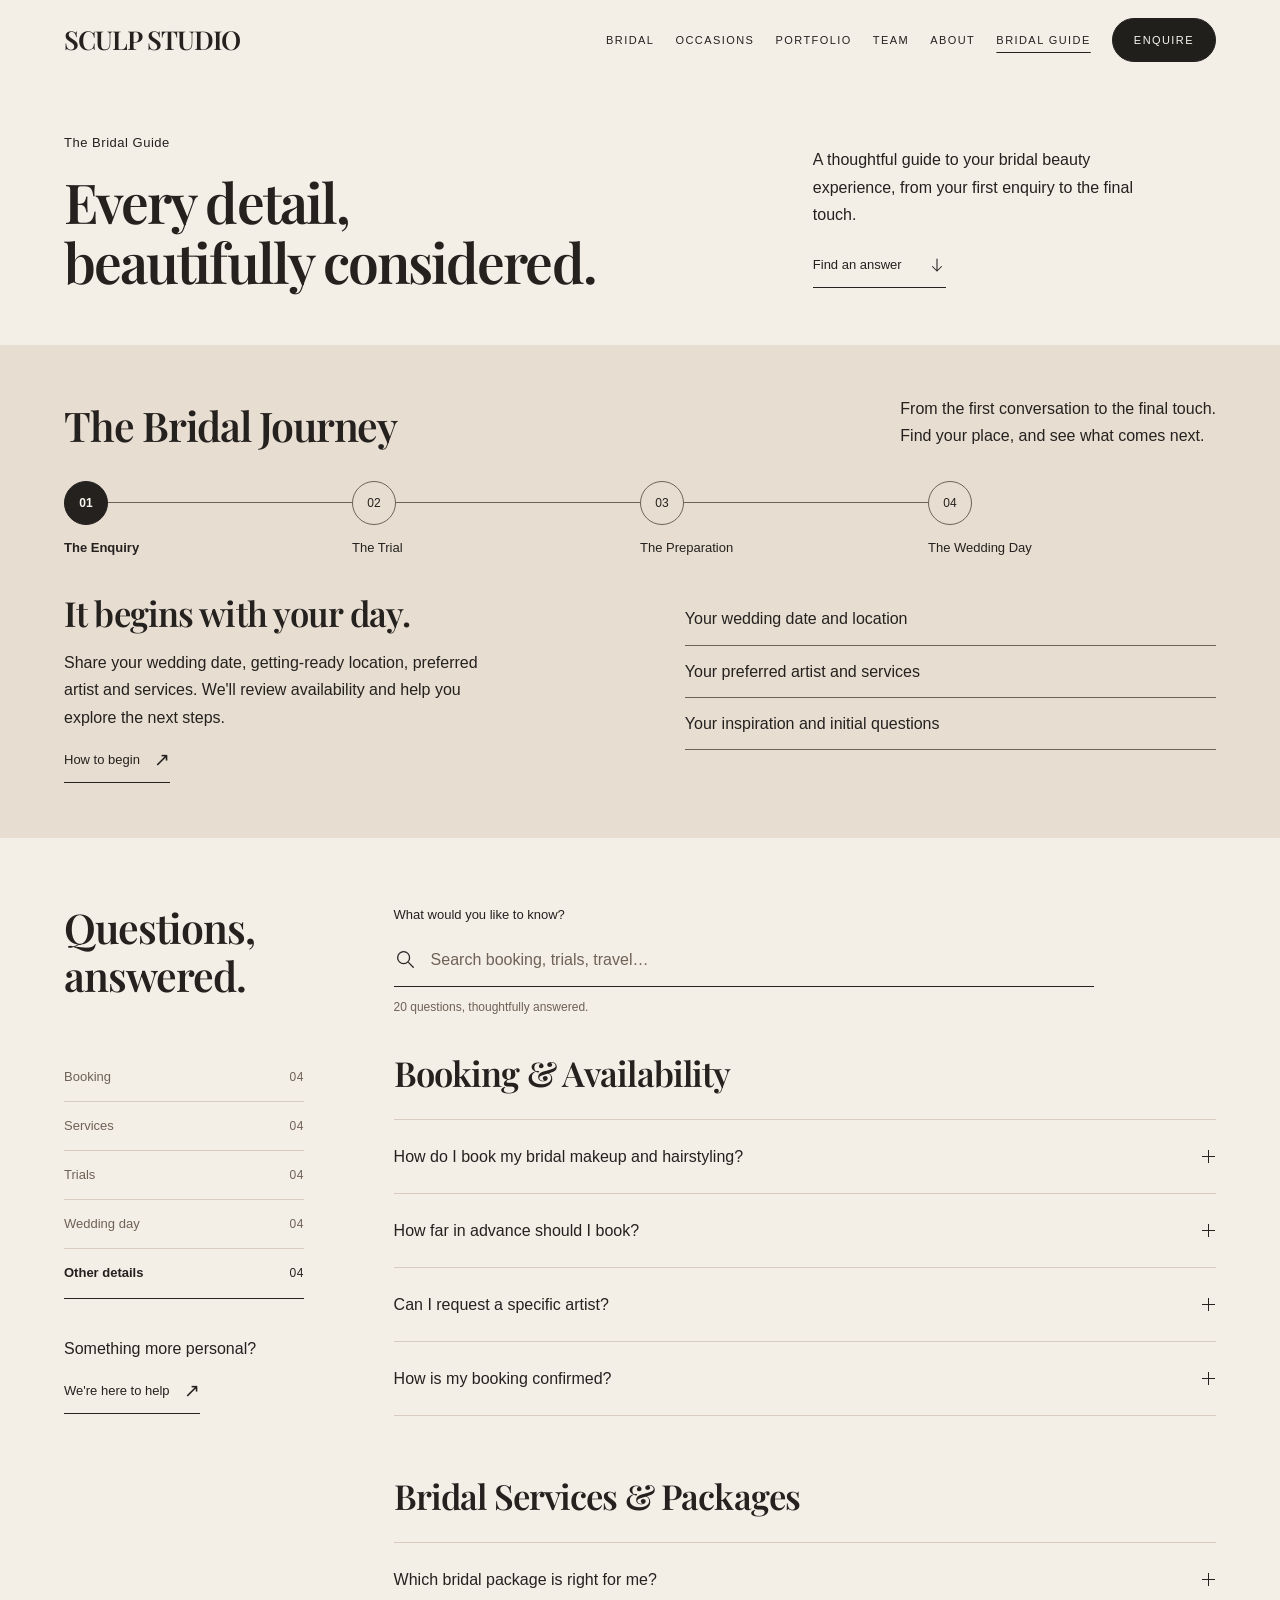
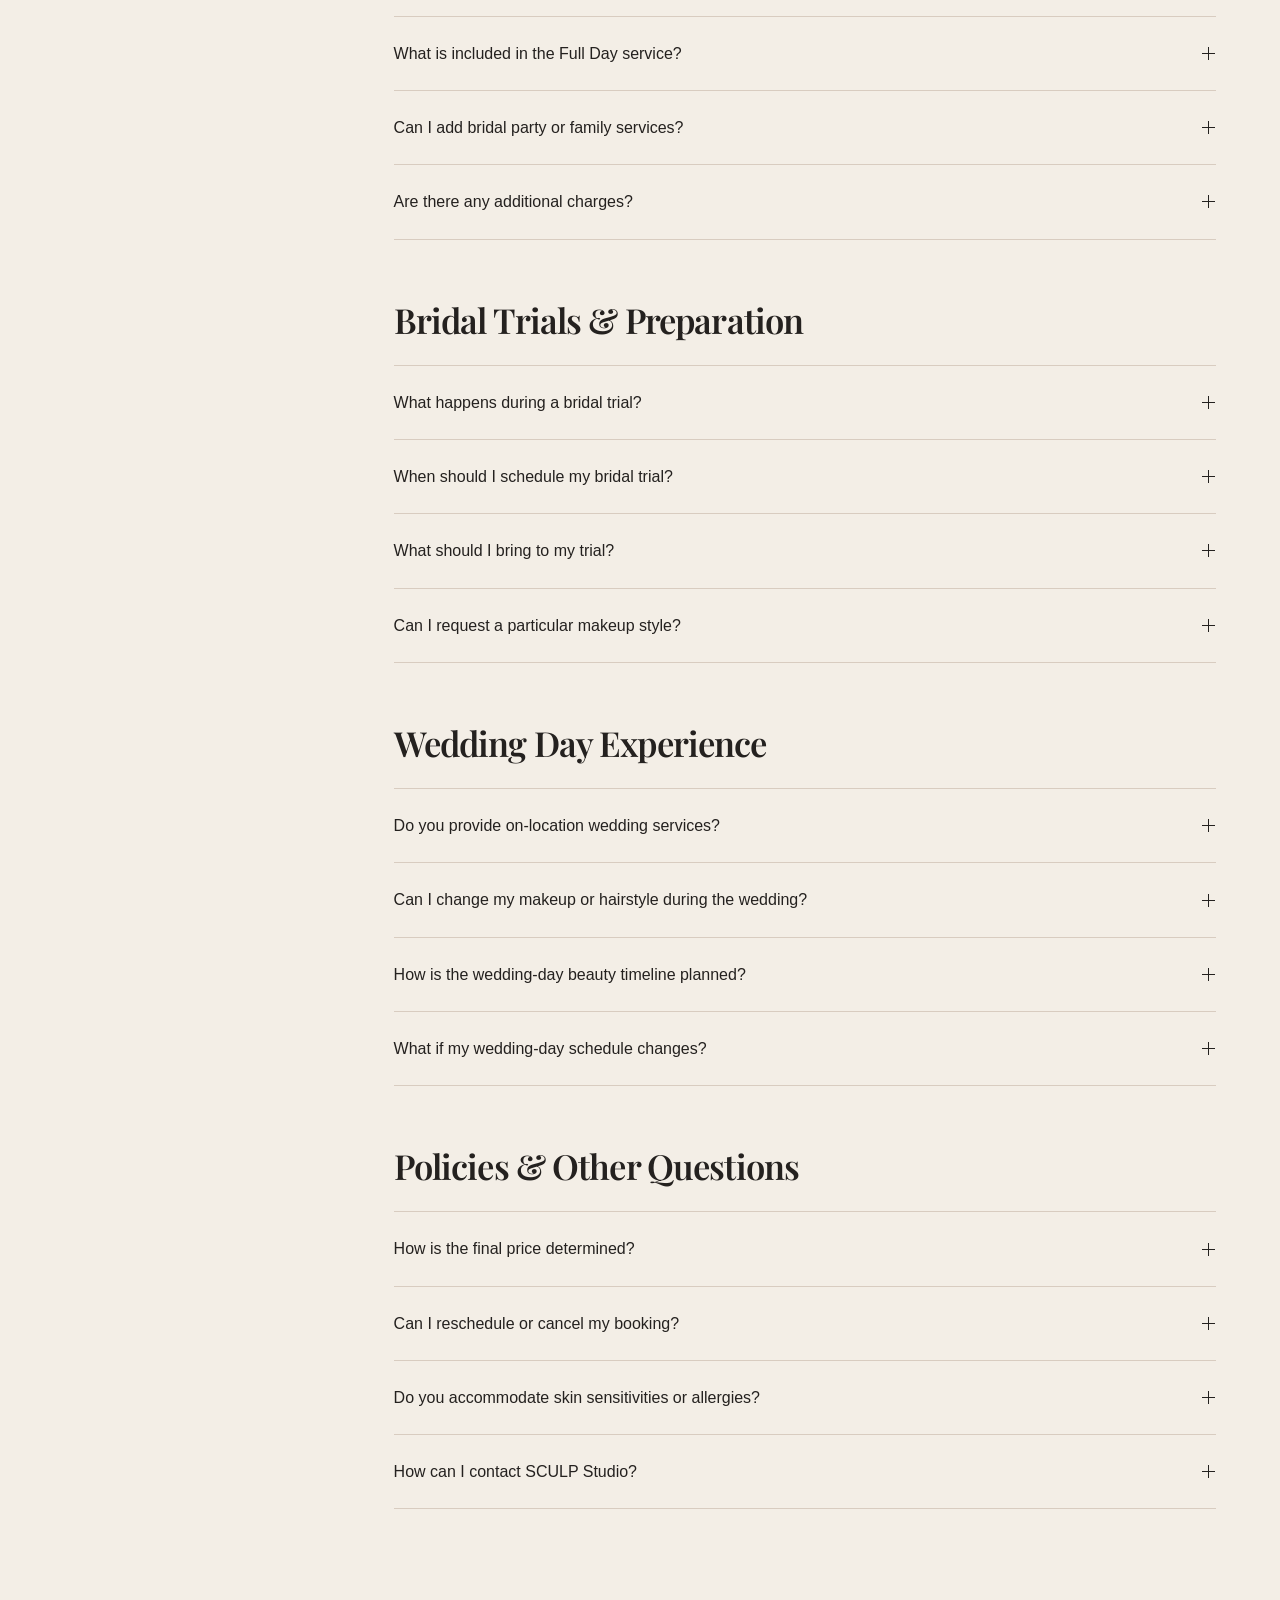
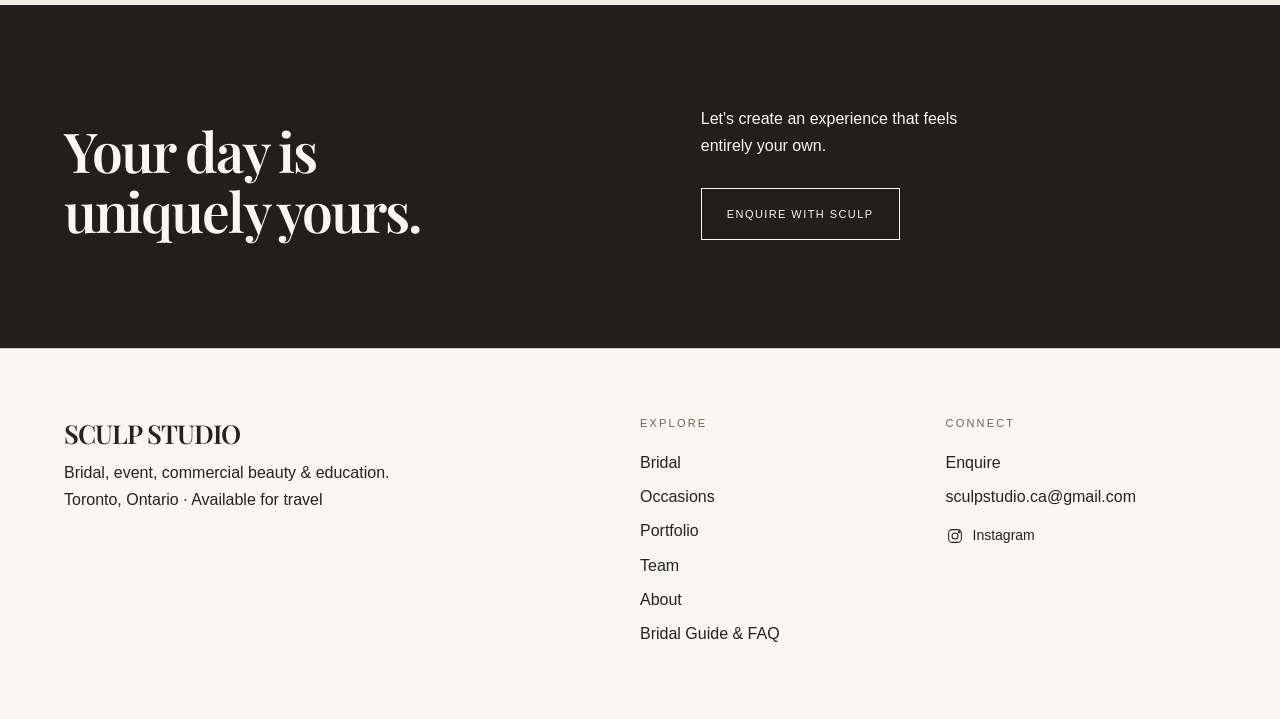
==== commit af6936b8: "Unify Bridal Guide heading and body typography" ====
--- a/faq/index.html
+++ b/faq/index.html
@@ -8,15 +8,15 @@
 <meta property="og:description" content="A thoughtful guide to your bridal beauty experience, from your first enquiry to the final touch.">
 <meta property="og:url" content="https://sculpstudio.ca/faq/">
 <link rel="preconnect" href="https://fonts.googleapis.com"><link rel="preconnect" href="https://fonts.gstatic.com" crossorigin>
-<link href="https://fonts.googleapis.com/css2?family=Playfair+Display:wght@500;600&family=Cormorant+Garamond:ital,wght@1,500;1,600&display=swap" rel="stylesheet">
-<link rel="stylesheet" href="/faq/faq.css?v=20261021-3"><script src="/faq/faq.js?v=20261021-3" defer></script>
+<link href="https://fonts.googleapis.com/css2?family=Playfair+Display:wght@500;600&display=swap" rel="stylesheet">
+<link rel="stylesheet" href="/faq/faq.css?v=20261021-4"><script src="/faq/faq.js?v=20261021-4" defer></script>
 <script type="application/ld+json">{"@context": "https://schema.org", "@type": "FAQPage", "mainEntity": [{"@type": "Question", "name": "How do I book my bridal makeup and hairstyling?", "acceptedAnswer": {"@type": "Answer", "text": "Send us your wedding date, getting-ready location, preferred artist and requested services. Our team will review availability and guide you through the next steps."}}, {"@type": "Question", "name": "How far in advance should I book?", "acceptedAnswer": {"@type": "Answer", "text": "We recommend reaching out as soon as your wedding date is confirmed, especially during peak wedding season."}}, {"@type": "Question", "name": "Can I request a specific artist?", "acceptedAnswer": {"@type": "Answer", "text": "You are welcome to request your preferred SCULP artist. Availability depends on your wedding date and selected services."}}, {"@type": "Question", "name": "How is my booking confirmed?", "acceptedAnswer": {"@type": "Answer", "text": "Your booking is confirmed according to the terms in your booking agreement. An enquiry alone does not reserve your date."}}, {"@type": "Question", "name": "Which bridal package is right for me?", "acceptedAnswer": {"@type": "Answer", "text": "Our Bridal Trial, Half Day and Full Day options are designed for different needs. Share your timeline and preferred looks, and we'll help you explore the most suitable option."}}, {"@type": "Question", "name": "What is included in the Full Day service?", "acceptedAnswer": {"@type": "Answer", "text": "Please refer to our current Full Day service description for coverage and styling arrangements. Your booking details will be confirmed before the event."}}, {"@type": "Question", "name": "Can I add bridal party or family services?", "acceptedAnswer": {"@type": "Answer", "text": "Additional services may be arranged depending on the number of guests, required timing and artist availability."}}, {"@type": "Question", "name": "Are there any additional charges?", "acceptedAnswer": {"@type": "Answer", "text": "Additional charges may apply depending on travel, timing, location or requested services. Applicable charges will be confirmed in your quotation."}}, {"@type": "Question", "name": "What happens during a bridal trial?", "acceptedAnswer": {"@type": "Answer", "text": "Your trial is an opportunity to explore your preferred makeup and hairstyle, discuss inspiration and refine the details with your artist."}}, {"@type": "Question", "name": "When should I schedule my bridal trial?", "acceptedAnswer": {"@type": "Answer", "text": "We recommend arranging your trial sufficiently ahead of your wedding to allow time for adjustments and planning."}}, {"@type": "Question", "name": "What should I bring to my trial?", "acceptedAnswer": {"@type": "Answer", "text": "Bring inspiration photos, images of your wedding dress and accessories, and any preferences or concerns you would like to discuss."}}, {"@type": "Question", "name": "Can I request a particular makeup style?", "acceptedAnswer": {"@type": "Answer", "text": "Absolutely. We encourage you to share inspiration images so your artist can tailor the look to your features and personal style."}}, {"@type": "Question", "name": "Do you provide on-location wedding services?", "acceptedAnswer": {"@type": "Answer", "text": "On-location arrangements can be discussed when you enquire. Please share your venue and schedule so we can confirm the options."}}, {"@type": "Question", "name": "Can I change my makeup or hairstyle during the wedding?", "acceptedAnswer": {"@type": "Answer", "text": "Look changes depend on your selected service, coverage and wedding schedule. Please discuss your preferred looks in advance."}}, {"@type": "Question", "name": "How is the wedding-day beauty timeline planned?", "acceptedAnswer": {"@type": "Answer", "text": "Our team can coordinate the beauty schedule based on your ceremony time, getting-ready location and the number of people receiving services."}}, {"@type": "Question", "name": "What if my wedding-day schedule changes?", "acceptedAnswer": {"@type": "Answer", "text": "Please inform our team as early as possible. We will review possible adjustments based on your confirmed booking."}}, {"@type": "Question", "name": "How is the final price determined?", "acceptedAnswer": {"@type": "Answer", "text": "Your final quotation reflects your selected artist, services, event schedule, location and any agreed additional arrangements."}}, {"@type": "Question", "name": "Can I reschedule or cancel my booking?", "acceptedAnswer": {"@type": "Answer", "text": "Rescheduling and cancellation requests are handled according to the terms agreed upon at booking."}}, {"@type": "Question", "name": "Do you accommodate skin sensitivities or allergies?", "acceptedAnswer": {"@type": "Answer", "text": "Please inform your artist about known allergies or sensitivities before your appointment so suitable options can be discussed."}}, {"@type": "Question", "name": "How can I contact SCULP Studio?", "acceptedAnswer": {"@type": "Answer", "text": "You can contact our team through the official enquiry form on the SCULP Studio website."}}]}</script>
 </head><body><div id="sculp-site"><a class="skip-link" href="#guide">Skip to bridal guide</a>
 <header class="mast"><div class="shell mast-inner"><a class="logo" href="/#home">SCULP STUDIO</a><button class="mobile-toggle" type="button" aria-expanded="false" aria-controls="sculp-nav">MENU ☰</button><nav class="nav" id="sculp-nav" aria-label="Main navigation"><a href="/#bridal">BRIDAL</a><a href="/#occasions">OCCASIONS</a><a href="/#portfolio">PORTFOLIO</a><a href="/#team">TEAM</a><a href="/#about">ABOUT</a><a href="/faq/" aria-current="page" class="active">BRIDAL GUIDE</a><a href="/#book">ENQUIRE</a></nav></div></header>
 <main id="guide">
-<section class="guide-hero shell" aria-labelledby="guide-title"><div class="guide-intro"><p class="guide-name">The Bridal Guide</p><h1 id="guide-title">Every detail,<br><em>beautifully considered.</em></h1></div><div class="guide-introduction"><p class="guide-description">A thoughtful guide to your bridal beauty experience, from your first enquiry to the final touch.</p><a class="text-link faq-jump" href="#faq-answers">Find an answer<svg viewBox="0 0 24 24" aria-hidden="true"><path d="M12 4v16m-6-6 6 6 6-6"/></svg></a></div></section>
+<section class="guide-hero shell" aria-labelledby="guide-title"><div class="guide-intro"><p class="guide-name">The Bridal Guide</p><h1 id="guide-title">Every detail,<br>beautifully considered.</h1></div><div class="guide-introduction"><p class="guide-description">A thoughtful guide to your bridal beauty experience, from your first enquiry to the final touch.</p><a class="text-link faq-jump" href="#faq-answers">Find an answer<svg viewBox="0 0 24 24" aria-hidden="true"><path d="M12 4v16m-6-6 6 6 6-6"/></svg></a></div></section>
 <section id="bridal-journey" class="journey" aria-labelledby="journey-title"><div class="shell"><div class="journey-heading"><h2 id="journey-title">The Bridal Journey</h2><p>From the first conversation to the final touch.<br>Find your place, and see what comes next.</p></div><div class="journey-nav" aria-label="The bridal journey stages"><div class="journey-track" aria-hidden="true"><span></span></div><button type="button" id="stage-enquiry" data-stage="0" aria-label="The Enquiry" aria-controls="panel-enquiry"><span class="stage-node" aria-hidden="true">01</span><span class="stage-label-desktop">The Enquiry</span><span class="stage-label-mobile" aria-hidden="true">Enquiry</span></button><button type="button" id="stage-trial" data-stage="1" aria-label="The Trial" aria-controls="panel-trial"><span class="stage-node" aria-hidden="true">02</span><span class="stage-label-desktop">The Trial</span><span class="stage-label-mobile" aria-hidden="true">Trial</span></button><button type="button" id="stage-preparation" data-stage="2" aria-label="The Preparation" aria-controls="panel-preparation"><span class="stage-node" aria-hidden="true">03</span><span class="stage-label-desktop">The Preparation</span><span class="stage-label-mobile" aria-hidden="true">Preparation</span></button><button type="button" id="stage-day" data-stage="3" aria-label="The Wedding Day" aria-controls="panel-day"><span class="stage-node" aria-hidden="true">04</span><span class="stage-label-desktop">The Wedding Day</span><span class="stage-label-mobile" aria-hidden="true">Wedding day</span></button></div><div class="journey-panels"><section class="journey-panel" id="panel-enquiry" aria-labelledby="stage-enquiry"><div class="journey-copy"><h3>It begins with your day.</h3><p>Share your wedding date, getting-ready location, preferred artist and services. We&#x27;ll review availability and help you explore the next steps.</p><a class="text-link" href="#book-bridal">How to begin</a></div><ul><li>Your wedding date and location</li><li>Your preferred artist and services</li><li>Your inspiration and initial questions</li></ul></section><section class="journey-panel" id="panel-trial" aria-labelledby="stage-trial"><div class="journey-copy"><h3>A look that feels like you.</h3><p>Explore your makeup and hairstyle with your artist. Bring the references, dress details and accessories that help tell your story.</p><a class="text-link" href="#bring-to-trial">Prepare for your trial</a></div><ul><li>Makeup and hair inspiration</li><li>Your dress and accessory photos</li><li>Personal preferences and concerns</li></ul></section><section class="journey-panel" id="panel-preparation" aria-labelledby="stage-preparation"><div class="journey-copy"><h3>Bring the details together.</h3><p>Share your ceremony time, getting-ready location and service list so the beauty schedule can be planned around your celebration.</p><a class="text-link" href="#beauty-timeline">Planning your beauty timeline</a></div><ul><li>Your ceremony and ready-by times</li><li>Everyone receiving services</li><li>Planned looks and schedule updates</li></ul></section><section class="journey-panel" id="panel-day" aria-labelledby="stage-day"><div class="journey-copy"><h3>Your moment, beautifully yours.</h3><p>Your artist works with your confirmed service and schedule. Discuss touch-ups and look changes in advance so the arrangements suit your day.</p><a class="text-link" href="#look-changes">Explore wedding-day details</a></div><ul><li>Your confirmed beauty schedule</li><li>Your selected service and coverage</li><li>Any agreed touch-ups or look changes</li></ul></section></div></div></section>
 <section id="faq-answers" class="faq-section" aria-labelledby="questions-title" tabindex="-1"><div class="faq-heading shell"><h2 id="questions-title">Questions, answered.</h2><div class="search-area" hidden><label for="faq-search">What would you like to know?</label><div class="search-field"><svg aria-hidden="true" viewBox="0 0 24 24"><circle cx="10.5" cy="10.5" r="6.5"/><path d="m16 16 5 5"/></svg><input type="search" id="faq-search" placeholder="Search booking, trials, travel…" autocomplete="off" maxlength="160" aria-describedby="search-status"><button type="button" id="clear-search" aria-label="Clear search" hidden>Clear</button></div><p id="search-status" class="search-status" role="status" aria-live="polite" aria-atomic="true">20 questions, thoughtfully answered.</p></div></div>
 <div class="guide-body shell"><aside class="guide-sidebar"><nav class="category-nav" aria-label="FAQ categories"><a href="#booking" data-category="booking" aria-current="location"><span>Booking</span><span class="category-count" aria-label="4 questions">04</span></a><a href="#services" data-category="services"><span>Services</span><span class="category-count" aria-label="4 questions">04</span></a><a href="#trials" data-category="trials"><span>Trials</span><span class="category-count" aria-label="4 questions">04</span></a><a href="#wedding-day" data-category="wedding-day"><span>Wedding day</span><span class="category-count" aria-label="4 questions">04</span></a><a href="#policies" data-category="policies"><span>Other details</span><span class="category-count" aria-label="4 questions">04</span></a></nav><div class="sidebar-note"><p>Something more personal?</p><a class="text-link" href="/#book" data-enquiry="sidebar">We're here to help</a></div></aside><div class="faq-content"><div id="no-results" class="no-results" hidden><h2>Let's find your answer.</h2><p>No questions match your search. Try “trial”, “travel” or “booking”, or ask our team.</p><button class="text-link" type="button" id="reset-search">Show all questions</button><a class="text-link" href="/#book" data-enquiry="no-results">Enquire with SCULP</a></div><section class="faq-category" id="booking" aria-labelledby="heading-booking"><h2 id="heading-booking">Booking &amp; Availability</h2><details id="book-bridal" class="faq-item"><summary><h3>How do I book my bridal makeup and hairstyling?</h3><span class="disclosure" aria-hidden="true"></span></summary><div class="answer"><p>Send us your wedding date, getting-ready location, preferred artist and requested services. Our team will review availability and guide you through the next steps.</p><div class="answer-tools"><a class="text-link" href="/#book?service=Bridal" data-enquiry="answer">Start your enquiry</a></div></div></details><details id="when-to-book" class="faq-item"><summary><h3>How far in advance should I book?</h3><span class="disclosure" aria-hidden="true"></span></summary><div class="answer"><p>We recommend reaching out as soon as your wedding date is confirmed, especially during peak wedding season.</p></div></details><details id="choose-artist" class="faq-item"><summary><h3>Can I request a specific artist?</h3><span class="disclosure" aria-hidden="true"></span></summary><div class="answer"><p>You are welcome to request your preferred SCULP artist. Availability depends on your wedding date and selected services.</p><div class="answer-tools"><a class="text-link" href="/#team" data-enquiry="answer">Meet the artists</a></div></div></details><details id="booking-confirmation" class="faq-item"><summary><h3>How is my booking confirmed?</h3><span class="disclosure" aria-hidden="true"></span></summary><div class="answer"><p>Your booking is confirmed according to the terms in your booking agreement. An enquiry alone does not reserve your date.</p></div></details></section><section class="faq-category" id="services" aria-labelledby="heading-services"><h2 id="heading-services">Bridal Services &amp; Packages</h2><details id="choose-package" class="faq-item"><summary><h3>Which bridal package is right for me?</h3><span class="disclosure" aria-hidden="true"></span></summary><div class="answer"><p>Our Bridal Trial, Half Day and Full Day options are designed for different needs. Share your timeline and preferred looks, and we&#x27;ll help you explore the most suitable option.</p><div class="answer-tools"><a class="text-link" href="/#bridal?section=bridal-services" data-enquiry="answer">Explore bridal services</a></div></div></details><details id="full-day" class="faq-item"><summary><h3>What is included in the Full Day service?</h3><span class="disclosure" aria-hidden="true"></span></summary><div class="answer"><p>Please refer to our current Full Day service description for coverage and styling arrangements. Your booking details will be confirmed before the event.</p><div class="answer-tools"><a class="text-link" href="/#bridal?section=bridal-services" data-enquiry="answer">View the current services</a></div></div></details><details id="bridal-party" class="faq-item"><summary><h3>Can I add bridal party or family services?</h3><span class="disclosure" aria-hidden="true"></span></summary><div class="answer"><p>Additional services may be arranged depending on the number of guests, required timing and artist availability.</p></div></details><details id="additional-charges" class="faq-item"><summary><h3>Are there any additional charges?</h3><span class="disclosure" aria-hidden="true"></span></summary><div class="answer"><p>Additional charges may apply depending on travel, timing, location or requested services. Applicable charges will be confirmed in your quotation.</p></div></details></section><section class="faq-category" id="trials" aria-labelledby="heading-trials"><h2 id="heading-trials">Bridal Trials &amp; Preparation</h2><details id="trial-experience" class="faq-item"><summary><h3>What happens during a bridal trial?</h3><span class="disclosure" aria-hidden="true"></span></summary><div class="answer"><p>Your trial is an opportunity to explore your preferred makeup and hairstyle, discuss inspiration and refine the details with your artist.</p></div></details><details id="trial-timing" class="faq-item"><summary><h3>When should I schedule my bridal trial?</h3><span class="disclosure" aria-hidden="true"></span></summary><div class="answer"><p>We recommend arranging your trial sufficiently ahead of your wedding to allow time for adjustments and planning.</p></div></details><details id="bring-to-trial" class="faq-item"><summary><h3>What should I bring to my trial?</h3><span class="disclosure" aria-hidden="true"></span></summary><div class="answer"><p>Bring inspiration photos, images of your wedding dress and accessories, and any preferences or concerns you would like to discuss.</p></div></details><details id="makeup-style" class="faq-item"><summary><h3>Can I request a particular makeup style?</h3><span class="disclosure" aria-hidden="true"></span></summary><div class="answer"><p>Absolutely. We encourage you to share inspiration images so your artist can tailor the look to your features and personal style.</p><div class="answer-tools"><a class="text-link" href="/#portfolio" data-enquiry="answer">Find your inspiration</a></div></div></details></section><section class="faq-category" id="wedding-day" aria-labelledby="heading-wedding-day"><h2 id="heading-wedding-day">Wedding Day Experience</h2><details id="on-location" class="faq-item"><summary><h3>Do you provide on-location wedding services?</h3><span class="disclosure" aria-hidden="true"></span></summary><div class="answer"><p>On-location arrangements can be discussed when you enquire. Please share your venue and schedule so we can confirm the options.</p></div></details><details id="look-changes" class="faq-item"><summary><h3>Can I change my makeup or hairstyle during the wedding?</h3><span class="disclosure" aria-hidden="true"></span></summary><div class="answer"><p>Look changes depend on your selected service, coverage and wedding schedule. Please discuss your preferred looks in advance.</p></div></details><details id="beauty-timeline" class="faq-item"><summary><h3>How is the wedding-day beauty timeline planned?</h3><span class="disclosure" aria-hidden="true"></span></summary><div class="answer"><p>Our team can coordinate the beauty schedule based on your ceremony time, getting-ready location and the number of people receiving services.</p></div></details><details id="schedule-changes" class="faq-item"><summary><h3>What if my wedding-day schedule changes?</h3><span class="disclosure" aria-hidden="true"></span></summary><div class="answer"><p>Please inform our team as early as possible. We will review possible adjustments based on your confirmed booking.</p></div></details></section><section class="faq-category" id="policies" aria-labelledby="heading-policies"><h2 id="heading-policies">Policies &amp; Other Questions</h2><details id="final-price" class="faq-item"><summary><h3>How is the final price determined?</h3><span class="disclosure" aria-hidden="true"></span></summary><div class="answer"><p>Your final quotation reflects your selected artist, services, event schedule, location and any agreed additional arrangements.</p></div></details><details id="reschedule-cancel" class="faq-item"><summary><h3>Can I reschedule or cancel my booking?</h3><span class="disclosure" aria-hidden="true"></span></summary><div class="answer"><p>Rescheduling and cancellation requests are handled according to the terms agreed upon at booking.</p></div></details><details id="skin-sensitivities" class="faq-item"><summary><h3>Do you accommodate skin sensitivities or allergies?</h3><span class="disclosure" aria-hidden="true"></span></summary><div class="answer"><p>Please inform your artist about known allergies or sensitivities before your appointment so suitable options can be discussed.</p></div></details><details id="contact-sculp" class="faq-item"><summary><h3>How can I contact SCULP Studio?</h3><span class="disclosure" aria-hidden="true"></span></summary><div class="answer"><p>You can contact our team through the official enquiry form on the SCULP Studio website.</p><div class="answer-tools"><a class="text-link" href="/#book" data-enquiry="answer">Enquire with SCULP</a></div></div></details></section></div></div></section>
-<section class="closing"><div class="shell"><h2>Your day is<br><em>uniquely yours.</em></h2><div><p>Let's create an experience that feels entirely your own.</p><a class="button" href="/#book" data-enquiry="closing">ENQUIRE WITH SCULP</a></div></div></section>
+<section class="closing"><div class="shell"><h2>Your day is<br>uniquely yours.</h2><div><p>Let's create an experience that feels entirely your own.</p><a class="button" href="/#book" data-enquiry="closing">ENQUIRE WITH SCULP</a></div></div></section>
 </main><footer><div class="shell foot"><div><a class="logo" href="/#home">SCULP STUDIO</a><p>Bridal, event, commercial beauty & education.<br>Toronto, Ontario · Available for travel</p></div><div><div class="eyebrow">Explore</div><a href="/#bridal">Bridal</a><a href="/#occasions">Occasions</a><a href="/#portfolio">Portfolio</a><a href="/#team">Team</a><a href="/#about">About</a><a href="/faq/">Bridal Guide & FAQ</a></div><div><div class="eyebrow">Connect</div><a href="/#book">Enquire</a><a href="mailto:sculpstudio.ca@gmail.com">sculpstudio.ca@gmail.com</a><a class="social-link" href="https://www.instagram.com/sculp_studio/" target="_blank" rel="noopener noreferrer" aria-label="SCULP Studio on Instagram"><span class="social-icon" aria-hidden="true"><svg viewBox="0 0 24 24" role="img"><rect x="3.5" y="3.5" width="17" height="17" rx="5"></rect><circle cx="12" cy="12" r="4"></circle><circle cx="17.5" cy="6.5" r="1"></circle></svg></span><span>Instagram</span></a></div></div></footer></div></body></html>
--- a/faq/faq.css
+++ b/faq/faq.css
@@ -1,16 +1,16 @@
-:root{--ivory:#f3eee6;--paper:#faf7f2;--ink:#24211f;--charcoal:#211f1c;--muted:#6f6257;--line:#d8ccc0;--sand:#e7ddd0;--oak:#d4bea2;--display:'Playfair Display',Georgia,serif;--italic:'Cormorant Garamond',Georgia,serif;--ease:cubic-bezier(.16,1,.3,1)}
-*{box-sizing:border-box}html{scroll-behavior:smooth;scroll-padding-top:80px}body{margin:0;background:var(--ivory);color:var(--ink);font:16px/1.6 Arial,Helvetica,sans-serif}a{color:inherit;text-decoration:none}button,input{font:inherit;color:inherit}button{cursor:pointer}button:disabled{cursor:default}button,a,input{-webkit-tap-highlight-color:transparent}button:focus-visible,a:focus-visible,summary:focus-visible,input:focus-visible{outline:2px solid var(--ink);outline-offset:6px}::selection{background:var(--oak);color:var(--ink)}[hidden]{display:none!important}p{margin:0 0 24px}h1,h2,h3{margin:0;font-weight:500}em{font-family:var(--italic);font-weight:500}svg{fill:none;stroke:currentColor;stroke-width:1.4;stroke-linecap:round;stroke-linejoin:round}.shell{max-width:1440px;margin:auto;padding-inline:clamp(30px,5vw,96px)}.sr-only{position:absolute;width:1px;height:1px;overflow:hidden;clip-path:inset(50%);white-space:nowrap}.skip-link{position:fixed;top:8px;left:22px;z-index:200;padding:12px 20px;background:var(--ink);color:var(--paper);transform:translateY(-200%)}.skip-link:focus{transform:none}.text-link{display:inline-flex;align-items:center;gap:14px;min-height:44px;border:0;border-bottom:1px solid currentColor;background:none;padding:5px 0;font-size:13px;text-align:left;line-height:1.4}.text-link::after{content:'\2197';font-size:19px}.text-link:hover{color:var(--muted)}.button{display:inline-flex;align-items:center;justify-content:center;min-height:48px;padding:16px 25px;border:1px solid currentColor;font-size:11px;letter-spacing:.13em;text-align:center}.button:hover{background:var(--paper);color:var(--ink)}
+:root{--ivory:#f3eee6;--paper:#faf7f2;--ink:#24211f;--charcoal:#211f1c;--muted:#6f6257;--line:#d8ccc0;--sand:#e7ddd0;--oak:#d4bea2;--display:'Playfair Display',Georgia,serif;--body:Arial,Helvetica,sans-serif;--type-display:clamp(42px,4.3vw,62px);--type-section:clamp(34px,3.2vw,44px);--type-subheading:clamp(28px,2.7vw,36px);--type-body:16px;--type-ui:13px;--type-meta:12px;--leading-body:1.7;--weight-heading:600;--ease:cubic-bezier(.16,1,.3,1)}
+*{box-sizing:border-box}html{scroll-behavior:smooth;scroll-padding-top:80px}body{margin:0;background:var(--ivory);color:var(--ink);font:var(--type-body)/var(--leading-body) var(--body)}a{color:inherit;text-decoration:none}button,input{font:inherit;color:inherit}button{cursor:pointer}button:disabled{cursor:default}button,a,input{-webkit-tap-highlight-color:transparent}button:focus-visible,a:focus-visible,summary:focus-visible,input:focus-visible{outline:2px solid var(--ink);outline-offset:6px}::selection{background:var(--oak);color:var(--ink)}[hidden]{display:none!important}p{margin:0 0 24px}h1,h2,h3{margin:0;font-weight:var(--weight-heading)}svg{fill:none;stroke:currentColor;stroke-width:1.4;stroke-linecap:round;stroke-linejoin:round}.shell{max-width:1440px;margin:auto;padding-inline:clamp(30px,5vw,96px)}.sr-only{position:absolute;width:1px;height:1px;overflow:hidden;clip-path:inset(50%);white-space:nowrap}.skip-link{position:fixed;top:8px;left:22px;z-index:200;padding:12px 20px;background:var(--ink);color:var(--paper);transform:translateY(-200%)}.skip-link:focus{transform:none}.text-link{display:inline-flex;align-items:center;gap:14px;min-height:44px;border:0;border-bottom:1px solid currentColor;background:none;padding:5px 0;font-size:var(--type-ui);text-align:left;line-height:1.4}.text-link::after{content:'\2197';font-size:19px}.text-link:hover{color:var(--muted)}.button{display:inline-flex;align-items:center;justify-content:center;min-height:48px;padding:16px 25px;border:1px solid currentColor;font-size:11px;letter-spacing:.13em;text-align:center}.button:hover{background:var(--paper);color:var(--ink)}
 /* The existing SCULP masthead and footer, with local responsive styles. */
-.mast{position:sticky;top:0;z-index:80;background:var(--ivory)}.mast-inner{min-height:80px;display:flex;align-items:center;justify-content:space-between;gap:20px}.logo{font-family:var(--display);font-size:26px;font-weight:600;line-height:1;letter-spacing:-.035em;white-space:nowrap}.nav{display:flex;align-items:center;gap:clamp(10px,1.65vw,26px)}.nav a,.mobile-toggle{font-size:11px;letter-spacing:.13em;text-transform:uppercase}.nav a{padding-block:12px}.nav a.active{text-decoration:underline;text-underline-offset:8px}.nav a:last-child{border:1px solid var(--ink);padding:12px 21px;border-radius:999px;background:var(--charcoal);color:var(--paper)}.mobile-toggle{display:none;background:none;border:0;min-height:44px;min-width:44px}.mast.scrolled{border-bottom:1px solid var(--line)}footer{border-top:1px solid var(--line);background:var(--paper)}.foot{display:grid;grid-template-columns:2fr 1fr 1fr;gap:35px;padding-block:65px}.foot .logo{display:inline-block;margin-bottom:12px}.foot p{font-size:14px;max-width:360px}.foot a{display:block;margin:7px 0}.eyebrow{font-size:11px;letter-spacing:.2em;text-transform:uppercase;color:var(--muted);margin-bottom:16px}.social-link{display:inline-flex!important;align-items:center;gap:9px;font-size:14px}.social-icon{width:18px;height:18px;display:inline-flex}.social-icon svg{width:100%;height:100%}.foot a:hover{text-decoration:underline;text-underline-offset:5px}
+.mast{position:sticky;top:0;z-index:80;background:var(--ivory)}.mast-inner{min-height:80px;display:flex;align-items:center;justify-content:space-between;gap:20px}.logo{font-family:var(--display);font-size:26px;font-weight:600;line-height:1;letter-spacing:-.035em;white-space:nowrap}.nav{display:flex;align-items:center;gap:clamp(10px,1.65vw,26px)}.nav a,.mobile-toggle{font-size:11px;letter-spacing:.13em;text-transform:uppercase}.nav a{padding-block:12px}.nav a.active{text-decoration:underline;text-underline-offset:8px}.nav a:last-child{border:1px solid var(--ink);padding:12px 21px;border-radius:999px;background:var(--charcoal);color:var(--paper)}.mobile-toggle{display:none;background:none;border:0;min-height:44px;min-width:44px}.mast.scrolled{border-bottom:1px solid var(--line)}footer{border-top:1px solid var(--line);background:var(--paper)}.foot{display:grid;grid-template-columns:2fr 1fr 1fr;gap:35px;padding-block:65px}.foot .logo{display:inline-block;margin-bottom:12px}.foot p{font-size:var(--type-body);max-width:360px;line-height:var(--leading-body)}.foot a{display:block;margin:7px 0}.eyebrow{font-size:11px;letter-spacing:.2em;text-transform:uppercase;color:var(--muted);margin-bottom:16px}.social-link{display:inline-flex!important;align-items:center;gap:9px;font-size:14px}.social-icon{width:18px;height:18px;display:inline-flex}.social-icon svg{width:100%;height:100%}.foot a:hover{text-decoration:underline;text-underline-offset:5px}
 /* A compact introduction leads into the journey; questions have their own region. */
-.guide-hero{display:grid;grid-template-columns:minmax(0,1.25fr) minmax(260px,.75fr);gap:clamp(40px,6vw,90px);align-items:end;padding-block:52px 54px}.guide-name{font-size:13px;letter-spacing:.04em;margin-bottom:18px}.guide-intro h1{font-family:var(--display);font-size:clamp(42px,4.3vw,62px);line-height:1.08;letter-spacing:-.035em}.guide-intro h1 em{font-size:1.08em;white-space:nowrap}.guide-description{font-size:16px;line-height:1.7;max-width:39ch;margin:0 0 16px}.guide-introduction{padding-bottom:3px}.faq-jump{gap:26px}.faq-jump::after{content:none}.faq-jump svg{width:18px;height:18px;flex-shrink:0}.stage-label-mobile{display:none}
+.guide-hero{display:grid;grid-template-columns:minmax(0,1.25fr) minmax(260px,.75fr);gap:clamp(40px,6vw,90px);align-items:end;padding-block:52px 54px}.guide-name{font-size:var(--type-ui);letter-spacing:.04em;margin-bottom:18px}.guide-intro h1{font-family:var(--display);font-size:var(--type-display);line-height:1.08;letter-spacing:-.035em;font-weight:var(--weight-heading)}.guide-description{font-size:var(--type-body);line-height:var(--leading-body);max-width:39ch;margin:0 0 16px}.guide-introduction{padding-bottom:3px}.faq-jump{gap:26px;font-size:var(--type-ui)}.faq-jump::after{content:none}.faq-jump svg{width:18px;height:18px;flex-shrink:0}.stage-label-mobile{display:none}
 /* The journey is the one featured motion interaction. */
-.journey{background:var(--sand);padding-block:50px 46px}.journey-heading{display:grid;grid-template-columns:1fr 1fr;gap:40px;align-items:end}.journey-heading h2{font-family:var(--display);font-size:clamp(34px,3.5vw,48px);line-height:1.12;letter-spacing:-.03em}.journey-heading p{max-width:42ch;font-size:14px;margin:0;justify-self:end}.journey-nav{position:relative;display:flex;margin-top:32px;overflow:visible}.journey-track{display:none;position:absolute;left:22px;right:calc(25% - 22px);top:21px;height:1px;background:var(--muted);pointer-events:none}.journey-track span{display:block;width:100%;height:1px;background:var(--ink);transform:scaleX(0);transform-origin:left;transition:transform .4s var(--ease)}.journey-nav button{position:relative;display:flex;flex:0 0 25%;flex-direction:column;align-items:flex-start;gap:12px;min-width:0;min-height:78px;padding:0 8px 8px 0;border:0;background:none;text-align:left;font-size:13px}.stage-node{display:flex;align-items:center;justify-content:center;flex-shrink:0;width:44px;height:44px;border:1px solid var(--muted);border-radius:50%;background:var(--sand);font-size:12px;font-variant-numeric:tabular-nums;transition:background .3s var(--ease),color .3s var(--ease)}.journey-nav button[aria-selected="true"] .stage-node{background:var(--ink);color:var(--paper);border-color:var(--ink)}.journey-nav button[aria-selected="true"]{font-weight:600}.journey-nav button:hover .stage-node{border-color:var(--ink)}.journey-nav button:focus-visible{outline-offset:-2px}.journey-nav[data-enhanced] .journey-track{display:block}.journey-nav:not([data-enhanced]){display:none}.journey-panel{display:grid;grid-template-columns:1fr 1fr;gap:clamp(38px,7vw,105px);padding-top:26px}.journey-panel h3{font-family:var(--display);font-size:clamp(28px,2.7vw,38px);line-height:1.18;letter-spacing:-.025em;margin-bottom:15px}.journey-copy p{font-size:15px;line-height:1.7;max-width:49ch;margin-bottom:8px}.journey-panel ul{align-self:start;list-style:none;padding:0;margin:0}.journey-panel li{padding:12px 0;border-bottom:1px solid var(--muted);font-size:14px}.journey-panels[data-enhanced]{min-height:225px}.journey-panel.is-entering{animation:journey-in .4s var(--ease) both}@keyframes journey-in{from{opacity:.25;transform:translateY(8px)}to{opacity:1;transform:none}}
-.faq-section{scroll-margin-top:14px}.faq-section:focus{outline:none}.faq-heading{display:grid;grid-template-columns:240px minmax(0,1fr);gap:clamp(50px,7vw,105px);align-items:start;padding-top:66px;padding-bottom:36px}.faq-heading h2{font-family:var(--display);font-size:34px;letter-spacing:-.025em;line-height:1.16;max-width:10ch;margin:0}.search-area{max-width:700px;min-width:0;width:100%;margin:0}.search-area label{display:block;font-size:13px;margin-bottom:6px}.search-field{display:flex;align-items:center;gap:15px;border-bottom:1px solid var(--ink);min-height:54px}.search-field svg{width:22px;height:22px;flex-shrink:0}.search-field input{width:100%;min-width:0;border:0;border-radius:0;background:transparent;padding:13px 0;caret-color:var(--ink);outline-offset:2px}.search-field input::placeholder{color:var(--muted);opacity:1}.search-field input::-webkit-search-cancel-button{-webkit-appearance:none}.search-field button{min-height:44px;padding:8px 0 8px 12px;background:transparent;border:0;font-size:12px;text-decoration:underline;text-underline-offset:4px}.search-status{font-size:12px;color:var(--muted);margin:10px 0 0;min-height:20px}
-.guide-body{display:grid;grid-template-columns:240px minmax(0,1fr);gap:clamp(50px,7vw,105px);padding-bottom:96px}.guide-sidebar{align-self:start;position:sticky;top:112px}.guide-sidebar,.faq-content{min-width:0}.category-nav{display:flex;flex-direction:column}.category-nav a{display:flex;align-items:center;justify-content:space-between;gap:22px;min-height:49px;padding:13px 0;color:var(--muted);font-size:14px;border-bottom:1px solid var(--line)}.category-nav a[aria-current]{color:var(--ink);font-weight:600;border-bottom-color:var(--ink)}.category-nav a:hover{color:var(--ink)}.category-count{font-weight:400;font-size:11px;letter-spacing:.05em}.sidebar-note{margin-top:36px}.sidebar-note p{font-family:var(--italic);font-size:23px;line-height:1.2;margin-bottom:8px}.sidebar-note a{font-size:12px}.faq-category{margin-bottom:60px;scroll-margin-top:32px}.faq-category:last-child{margin-bottom:0}.faq-category h2{font-family:var(--display);font-size:clamp(26px,2.4vw,36px);line-height:1.2;letter-spacing:-.025em;margin-bottom:24px;text-wrap:balance}.faq-item{border-top:1px solid var(--line);scroll-margin-top:34px}.faq-item:last-child{border-bottom:1px solid var(--line)}.faq-item summary{display:flex;align-items:center;gap:24px;justify-content:space-between;cursor:pointer;padding:23px 0;list-style:none}.faq-item summary::-webkit-details-marker{display:none}.faq-item summary h3{font-size:16px;line-height:1.5;font-weight:400}.faq-item summary:hover h3{color:var(--muted)}.disclosure{position:relative;flex:0 0 15px;height:15px}.disclosure::before,.disclosure::after{content:'';position:absolute;top:7px;left:1px;width:13px;height:1px;background:currentColor}.disclosure::after{transform:rotate(90deg);transition:transform .18s var(--ease)}.faq-item[open] .disclosure::after{transform:rotate(0)}.answer{padding:0 38px 24px 0}.answer p{font-size:16px;line-height:1.75;max-width:68ch;margin:0 0 15px}.answer p:last-child{margin-bottom:0}.answer-tools{display:flex;align-items:center;gap:8px 25px;flex-wrap:wrap}.answer-tools .text-link{font-size:12px;min-height:44px}.faq-item:target{border-top-color:var(--ink)}.no-results{padding:30px 0 50px}.no-results h2{font-family:var(--display);font-size:36px;line-height:1.2;margin-bottom:20px}.no-results p{max-width:42ch}.no-results .text-link{margin:0 25px 15px 0}
-.closing{background:var(--charcoal);color:var(--paper);padding-block:100px 108px}.closing .shell{display:grid;grid-template-columns:1.1fr 1fr;gap:70px;align-items:end}.closing h2{font-family:var(--display);font-size:clamp(44px,5.6vw,76px);line-height:1.08;letter-spacing:-.035em}.closing h2 em{font-size:1.12em}.closing p{max-width:31ch;margin:0 0 28px;color:var(--paper);font-size:17px}.closing :focus-visible{outline-color:var(--paper)}
-@media(max-width:1100px){.nav{gap:14px}.logo{font-size:22px}.nav a{font-size:11px}.guide-body,.faq-heading{grid-template-columns:200px minmax(0,1fr);gap:50px}.guide-hero{gap:36px;grid-template-columns:minmax(0,1.2fr) minmax(260px,.8fr)}.guide-intro h1{font-size:clamp(38px,4.4vw,48px)}}
-@media(max-width:950px){html{scroll-padding-top:72px}.mast-inner{min-height:72px}.mobile-toggle{display:block}.nav{display:none;position:absolute;top:100%;left:0;right:0;background:var(--ivory);padding:20px 5vw 28px;border-bottom:1px solid var(--line);flex-direction:column;align-items:flex-start;gap:3px}.nav a{font-size:12px;min-height:44px}.nav.open{display:flex}.guide-hero{grid-template-columns:1fr;gap:22px;padding-block:40px}.guide-intro h1{font-size:48px}.guide-description{max-width:58ch}.guide-body{grid-template-columns:minmax(0,1fr);gap:28px;padding-bottom:76px}.faq-heading{grid-template-columns:1fr;gap:24px;padding-top:48px;padding-bottom:26px}.faq-heading h2{max-width:none;font-size:32px}.guide-sidebar{top:72px;z-index:30;background:var(--ivory);padding-top:6px}.category-nav{flex-direction:row;overflow-x:auto;gap:25px;scrollbar-width:thin;scrollbar-color:var(--line) transparent;padding-bottom:4px}.category-nav a{flex-shrink:0;white-space:nowrap;font-size:13px;gap:12px}.sidebar-note{display:none}.faq-category,.faq-item{scroll-margin-top:78px}.journey{padding-block:44px 38px}.journey-heading{gap:26px}.journey-heading p{font-size:13px}.journey-panel{gap:30px}.journey-panels[data-enhanced]{min-height:265px}.closing .shell{gap:35px}#sculp-site:not(.js) .mobile-toggle{display:none}#sculp-site:not(.js) .mast-inner{flex-wrap:wrap;padding-block:20px}#sculp-site:not(.js) .nav{position:static;display:flex;flex-direction:row;flex-wrap:wrap;padding:0;border:0;gap:12px}#sculp-site:not(.js) .mast{position:relative}}
+.journey{background:var(--sand);padding-block:50px 46px}.journey-heading{display:grid;grid-template-columns:1fr 1fr;gap:40px;align-items:end}.journey-heading h2{font-family:var(--display);font-size:var(--type-section);line-height:1.12;letter-spacing:-.03em;font-weight:var(--weight-heading)}.journey-heading p{max-width:42ch;font-size:var(--type-body);margin:0;justify-self:end;line-height:var(--leading-body)}.journey-nav{position:relative;display:flex;margin-top:32px;overflow:visible}.journey-track{display:none;position:absolute;left:22px;right:calc(25% - 22px);top:21px;height:1px;background:var(--muted);pointer-events:none}.journey-track span{display:block;width:100%;height:1px;background:var(--ink);transform:scaleX(0);transform-origin:left;transition:transform .4s var(--ease)}.journey-nav button{position:relative;display:flex;flex:0 0 25%;flex-direction:column;align-items:flex-start;gap:12px;min-width:0;min-height:78px;padding:0 8px 8px 0;border:0;background:none;text-align:left;font-size:var(--type-ui)}.stage-node{display:flex;align-items:center;justify-content:center;flex-shrink:0;width:44px;height:44px;border:1px solid var(--muted);border-radius:50%;background:var(--sand);font-size:var(--type-meta);font-variant-numeric:tabular-nums;transition:background .3s var(--ease),color .3s var(--ease)}.journey-nav button[aria-selected="true"] .stage-node{background:var(--ink);color:var(--paper);border-color:var(--ink);font-size:var(--type-meta)}.journey-nav button[aria-selected="true"]{font-weight:600}.journey-nav button:hover .stage-node{border-color:var(--ink);font-size:var(--type-meta)}.journey-nav button:focus-visible{outline-offset:-2px}.journey-nav[data-enhanced] .journey-track{display:block}.journey-nav:not([data-enhanced]){display:none}.journey-panel{display:grid;grid-template-columns:1fr 1fr;gap:clamp(38px,7vw,105px);padding-top:26px}.journey-panel h3{font-family:var(--display);font-size:var(--type-subheading);line-height:1.18;letter-spacing:-.025em;margin-bottom:15px;font-weight:var(--weight-heading)}.journey-copy p{font-size:var(--type-body);line-height:var(--leading-body);max-width:49ch;margin-bottom:8px}.journey-panel ul{align-self:start;list-style:none;padding:0;margin:0}.journey-panel li{padding:12px 0;border-bottom:1px solid var(--muted);font-size:var(--type-body);line-height:var(--leading-body)}.journey-panels[data-enhanced]{min-height:225px}.journey-panel.is-entering{animation:journey-in .4s var(--ease) both}@keyframes journey-in{from{opacity:.25;transform:translateY(8px)}to{opacity:1;transform:none}}
+.faq-section{scroll-margin-top:14px}.faq-section:focus{outline:none}.faq-heading{display:grid;grid-template-columns:240px minmax(0,1fr);gap:clamp(50px,7vw,105px);align-items:start;padding-top:66px;padding-bottom:36px}.faq-heading h2{font-family:var(--display);font-size:var(--type-section);letter-spacing:-.025em;line-height:1.16;max-width:10ch;margin:0;font-weight:var(--weight-heading)}.search-area{max-width:700px;min-width:0;width:100%;margin:0}.search-area label{display:block;font-size:var(--type-ui);margin-bottom:6px}.search-field{display:flex;align-items:center;gap:15px;border-bottom:1px solid var(--ink);min-height:54px}.search-field svg{width:22px;height:22px;flex-shrink:0}.search-field input{width:100%;min-width:0;border:0;border-radius:0;background:transparent;padding:13px 0;caret-color:var(--ink);outline-offset:2px}.search-field input::placeholder{color:var(--muted);opacity:1}.search-field input::-webkit-search-cancel-button{-webkit-appearance:none}.search-field button{min-height:44px;padding:8px 0 8px 12px;background:transparent;border:0;font-size:var(--type-ui);text-decoration:underline;text-underline-offset:4px}.search-status{font-size:var(--type-meta);color:var(--muted);margin:10px 0 0;min-height:20px}
+.guide-body{display:grid;grid-template-columns:240px minmax(0,1fr);gap:clamp(50px,7vw,105px);padding-bottom:96px}.guide-sidebar{align-self:start;position:sticky;top:112px}.guide-sidebar,.faq-content{min-width:0}.category-nav{display:flex;flex-direction:column}.category-nav a{display:flex;align-items:center;justify-content:space-between;gap:22px;min-height:49px;padding:13px 0;color:var(--muted);font-size:var(--type-ui);border-bottom:1px solid var(--line)}.category-nav a[aria-current]{color:var(--ink);font-weight:600;border-bottom-color:var(--ink)}.category-nav a:hover{color:var(--ink)}.category-count{font-weight:400;font-size:var(--type-meta);letter-spacing:.05em}.sidebar-note{margin-top:36px}.sidebar-note p{font-family:var(--body);font-size:var(--type-body);line-height:var(--leading-body);margin-bottom:8px}.sidebar-note a{font-size:var(--type-ui)}.faq-category{margin-bottom:60px;scroll-margin-top:32px}.faq-category:last-child{margin-bottom:0}.faq-category h2{font-family:var(--display);font-size:var(--type-subheading);line-height:1.2;letter-spacing:-.025em;margin-bottom:24px;text-wrap:balance;font-weight:var(--weight-heading)}.faq-item{border-top:1px solid var(--line);scroll-margin-top:34px}.faq-item:last-child{border-bottom:1px solid var(--line)}.faq-item summary{display:flex;align-items:center;gap:24px;justify-content:space-between;cursor:pointer;padding:23px 0;list-style:none}.faq-item summary::-webkit-details-marker{display:none}.faq-item summary h3{font-size:var(--type-body);line-height:var(--leading-body);font-weight:400}.faq-item summary:hover h3{color:var(--muted)}.disclosure{position:relative;flex:0 0 15px;height:15px}.disclosure::before,.disclosure::after{content:'';position:absolute;top:7px;left:1px;width:13px;height:1px;background:currentColor}.disclosure::after{transform:rotate(90deg);transition:transform .18s var(--ease)}.faq-item[open] .disclosure::after{transform:rotate(0)}.answer{padding:0 38px 24px 0}.answer p{font-size:var(--type-body);line-height:var(--leading-body);max-width:68ch;margin:0 0 15px}.answer p:last-child{margin-bottom:0}.answer-tools{display:flex;align-items:center;gap:8px 25px;flex-wrap:wrap}.answer-tools .text-link{font-size:var(--type-ui);min-height:44px}.faq-item:target{border-top-color:var(--ink)}.no-results{padding:30px 0 50px}.no-results h2{font-family:var(--display);font-size:var(--type-subheading);line-height:1.2;margin-bottom:20px;font-weight:var(--weight-heading)}.no-results p{max-width:42ch}.no-results .text-link{margin:0 25px 15px 0;font-size:var(--type-ui)}
+.closing{background:var(--charcoal);color:var(--paper);padding-block:100px 108px}.closing .shell{display:grid;grid-template-columns:1.1fr 1fr;gap:70px;align-items:end}.closing h2{font-family:var(--display);font-size:var(--type-display);line-height:1.08;letter-spacing:-.035em;font-weight:var(--weight-heading)}.closing p{max-width:31ch;margin:0 0 28px;color:var(--paper);font-size:var(--type-body);line-height:var(--leading-body)}.closing :focus-visible{outline-color:var(--paper)}
+@media(max-width:1100px){:root{--type-display:clamp(38px,4.4vw,48px)}.nav{gap:14px}.logo{font-size:22px}.nav a{font-size:11px}.guide-body,.faq-heading{grid-template-columns:200px minmax(0,1fr);gap:50px}.guide-hero{gap:36px;grid-template-columns:minmax(0,1.2fr) minmax(260px,.8fr)}.guide-intro h1{font-size:var(--type-display);font-family:var(--display);font-weight:var(--weight-heading)}}
+@media(max-width:950px){:root{--type-display:48px}html{scroll-padding-top:72px}.mast-inner{min-height:72px}.mobile-toggle{display:block}.nav{display:none;position:absolute;top:100%;left:0;right:0;background:var(--ivory);padding:20px 5vw 28px;border-bottom:1px solid var(--line);flex-direction:column;align-items:flex-start;gap:3px}.nav a{font-size:12px;min-height:44px}.nav.open{display:flex}.guide-hero{grid-template-columns:1fr;gap:22px;padding-block:40px}.guide-intro h1{font-size:var(--type-display);font-family:var(--display);font-weight:var(--weight-heading)}.guide-description{max-width:58ch;font-size:var(--type-body);line-height:var(--leading-body)}.guide-body{grid-template-columns:minmax(0,1fr);gap:28px;padding-bottom:76px}.faq-heading{grid-template-columns:1fr;gap:24px;padding-top:48px;padding-bottom:26px}.faq-heading h2{max-width:none;font-size:var(--type-section);font-weight:var(--weight-heading)}.guide-sidebar{top:72px;z-index:30;background:var(--ivory);padding-top:6px}.category-nav{flex-direction:row;overflow-x:auto;gap:25px;scrollbar-width:thin;scrollbar-color:var(--line) transparent;padding-bottom:4px}.category-nav a{flex-shrink:0;white-space:nowrap;font-size:var(--type-ui);gap:12px}.sidebar-note{display:none}.faq-category,.faq-item{scroll-margin-top:78px}.journey{padding-block:44px 38px}.journey-heading{gap:26px}.journey-heading p{font-size:var(--type-body);line-height:var(--leading-body)}.journey-panel{gap:30px}.journey-panels[data-enhanced]{min-height:265px}.closing .shell{gap:35px}#sculp-site:not(.js) .mobile-toggle{display:none}#sculp-site:not(.js) .mast-inner{flex-wrap:wrap;padding-block:20px}#sculp-site:not(.js) .nav{position:static;display:flex;flex-direction:row;flex-wrap:wrap;padding:0;border:0;gap:12px}#sculp-site:not(.js) .mast{position:relative}}
 /* Phone composition: four steps always visible; content and checklist stack. */
-@media(max-width:640px){html{scroll-padding-top:68px}.shell{padding-inline:22px}.mast-inner{min-height:68px}.logo{font-size:20px}.guide-hero{padding-block:28px 30px;gap:18px}.guide-name{font-size:12px;margin-bottom:12px}.guide-intro h1{font-size:clamp(32px,8.6vw,40px);line-height:1.12;letter-spacing:-.03em}.guide-intro h1 em{font-size:1.05em;white-space:normal}.guide-description{font-size:15px;line-height:1.65;margin:0 0 8px;max-width:39ch}.guide-introduction{padding:0}.faq-jump{font-size:12px;gap:24px}.journey{padding-block:32px 30px}.journey-heading{display:block}.journey-heading h2{font-size:30px;max-width:none;letter-spacing:-.025em}.journey-heading p{display:none}.journey-nav{margin-top:26px;overflow:visible}.journey-nav button{align-items:center;flex-basis:25%;gap:10px;min-height:75px;padding:2px 0 8px;text-align:center;font-size:12px;line-height:1.35}.stage-node{width:38px;height:38px;font-size:11px}.stage-label-desktop{display:none}.stage-label-mobile{display:block;max-width:100%}.journey-track{left:12.5%;right:12.5%;top:20px}.journey-panel{grid-template-columns:1fr;gap:18px;padding-top:24px}.journey-panel h3{font-size:27px;line-height:1.2;margin-bottom:12px;max-width:24ch}.journey-copy p{font-size:15px;line-height:1.7;margin-bottom:7px}.journey-copy .text-link{font-size:12px;min-height:42px}.journey-panel li{font-size:13px;line-height:1.55;padding:9px 0}.journey-panels[data-enhanced]{min-height:365px}.faq-section{scroll-margin-top:16px}.faq-category,.faq-item{scroll-margin-top:82px}.faq-heading{gap:20px;padding-top:34px;padding-bottom:18px}.faq-heading h2{font-size:30px;line-height:1.15}.search-area label{font-size:12px;margin-bottom:3px}.search-field{min-height:52px;gap:12px}.search-field input{font-size:16px}.search-field svg{width:18px}.search-status{font-size:11px;margin-top:9px}.guide-sidebar{top:68px}.category-nav{gap:22px}.category-nav a{min-height:48px;font-size:12px;gap:10px}.guide-body{gap:26px;padding-bottom:64px}.faq-category{margin-bottom:44px}.faq-category h2{font-size:28px;line-height:1.18;margin-bottom:20px;max-width:19ch;text-wrap:initial}.faq-item summary{gap:18px;padding-block:20px}.faq-item summary h3{font-size:15px;line-height:1.5}.answer{padding-right:9px;padding-bottom:22px}.answer p{font-size:15px;line-height:1.75}.answer-tools{gap:0 20px}.closing{padding-block:64px 68px}.closing .shell{display:block}.closing h2{font-size:48px;line-height:1.1;max-width:12ch}.closing p{font-size:16px;margin-top:28px}.closing .button{width:100%}.foot{grid-template-columns:1fr;gap:24px;padding-block:50px}.foot .logo{font-size:24px}.foot a{min-height:35px}.foot .eyebrow{margin-bottom:10px}}
+@media(max-width:640px){:root{--type-display:clamp(30px,8vw,36px);--type-section:28px;--type-subheading:26px;--type-body:15px;--type-ui:12px}html{scroll-padding-top:68px}.shell{padding-inline:22px}.mast-inner{min-height:68px}.logo{font-size:20px}.guide-hero{padding-block:28px 30px;gap:18px}.guide-name{font-size:var(--type-ui);margin-bottom:12px}.guide-intro h1{font-size:var(--type-display);line-height:1.12;letter-spacing:-.03em;font-family:var(--display);font-weight:var(--weight-heading)}.guide-description{font-size:var(--type-body);line-height:var(--leading-body);margin:0 0 8px;max-width:39ch}.guide-introduction{padding:0}.faq-jump{font-size:var(--type-ui);gap:24px}.journey{padding-block:32px 30px}.journey-heading{display:block}.journey-heading h2{font-size:var(--type-section);max-width:none;letter-spacing:-.025em;font-weight:var(--weight-heading)}.journey-heading p{display:none;font-size:var(--type-body);line-height:var(--leading-body)}.journey-nav{margin-top:26px;overflow:visible}.journey-nav button{align-items:center;flex-basis:25%;gap:10px;min-height:75px;padding:2px 0 8px;text-align:center;font-size:var(--type-ui);line-height:1.35}.stage-node{width:38px;height:38px;font-size:var(--type-meta)}.stage-label-desktop{display:none}.stage-label-mobile{display:block;max-width:100%}.journey-track{left:12.5%;right:12.5%;top:20px}.journey-panel{grid-template-columns:1fr;gap:18px;padding-top:24px}.journey-panel h3{font-size:var(--type-subheading);line-height:1.2;margin-bottom:12px;max-width:24ch;font-weight:var(--weight-heading)}.journey-copy p{font-size:var(--type-body);line-height:var(--leading-body);margin-bottom:7px}.journey-copy .text-link{font-size:var(--type-ui);min-height:42px}.journey-panel li{font-size:var(--type-body);line-height:var(--leading-body);padding:9px 0}.journey-panels[data-enhanced]{min-height:365px}.faq-section{scroll-margin-top:16px}.faq-category,.faq-item{scroll-margin-top:82px}.faq-heading{gap:20px;padding-top:34px;padding-bottom:18px}.faq-heading h2{font-size:var(--type-section);line-height:1.15;font-weight:var(--weight-heading)}.search-area label{font-size:var(--type-ui);margin-bottom:3px}.search-field{min-height:52px;gap:12px}.search-field input{font-size:16px}.search-field svg{width:18px}.search-status{font-size:var(--type-meta);margin-top:9px}.guide-sidebar{top:68px}.category-nav{gap:22px}.category-nav a{min-height:48px;font-size:var(--type-ui);gap:10px}.guide-body{gap:26px;padding-bottom:64px}.faq-category{margin-bottom:44px}.faq-category h2{font-size:var(--type-subheading);line-height:1.18;margin-bottom:20px;max-width:19ch;text-wrap:initial;font-weight:var(--weight-heading)}.faq-item summary{gap:18px;padding-block:20px}.faq-item summary h3{font-size:var(--type-body);line-height:var(--leading-body)}.answer{padding-right:9px;padding-bottom:22px}.answer p{font-size:var(--type-body);line-height:var(--leading-body)}.answer-tools{gap:0 20px}.closing{padding-block:64px 68px}.closing .shell{display:block}.closing h2{font-size:var(--type-display);line-height:1.1;max-width:12ch;font-family:var(--display);font-weight:var(--weight-heading)}.closing p{font-size:var(--type-body);margin-top:28px;line-height:var(--leading-body)}.closing .button{width:100%}.foot{grid-template-columns:1fr;gap:24px;padding-block:50px}.foot .logo{font-size:24px}.foot a{min-height:35px}.foot .eyebrow{margin-bottom:10px}}
 @media(prefers-reduced-motion:reduce){html{scroll-behavior:auto}*,*::before,*::after{animation:none!important;transition:none!important;scroll-behavior:auto!important}.journey-panel.is-entering{opacity:1;transform:none}}
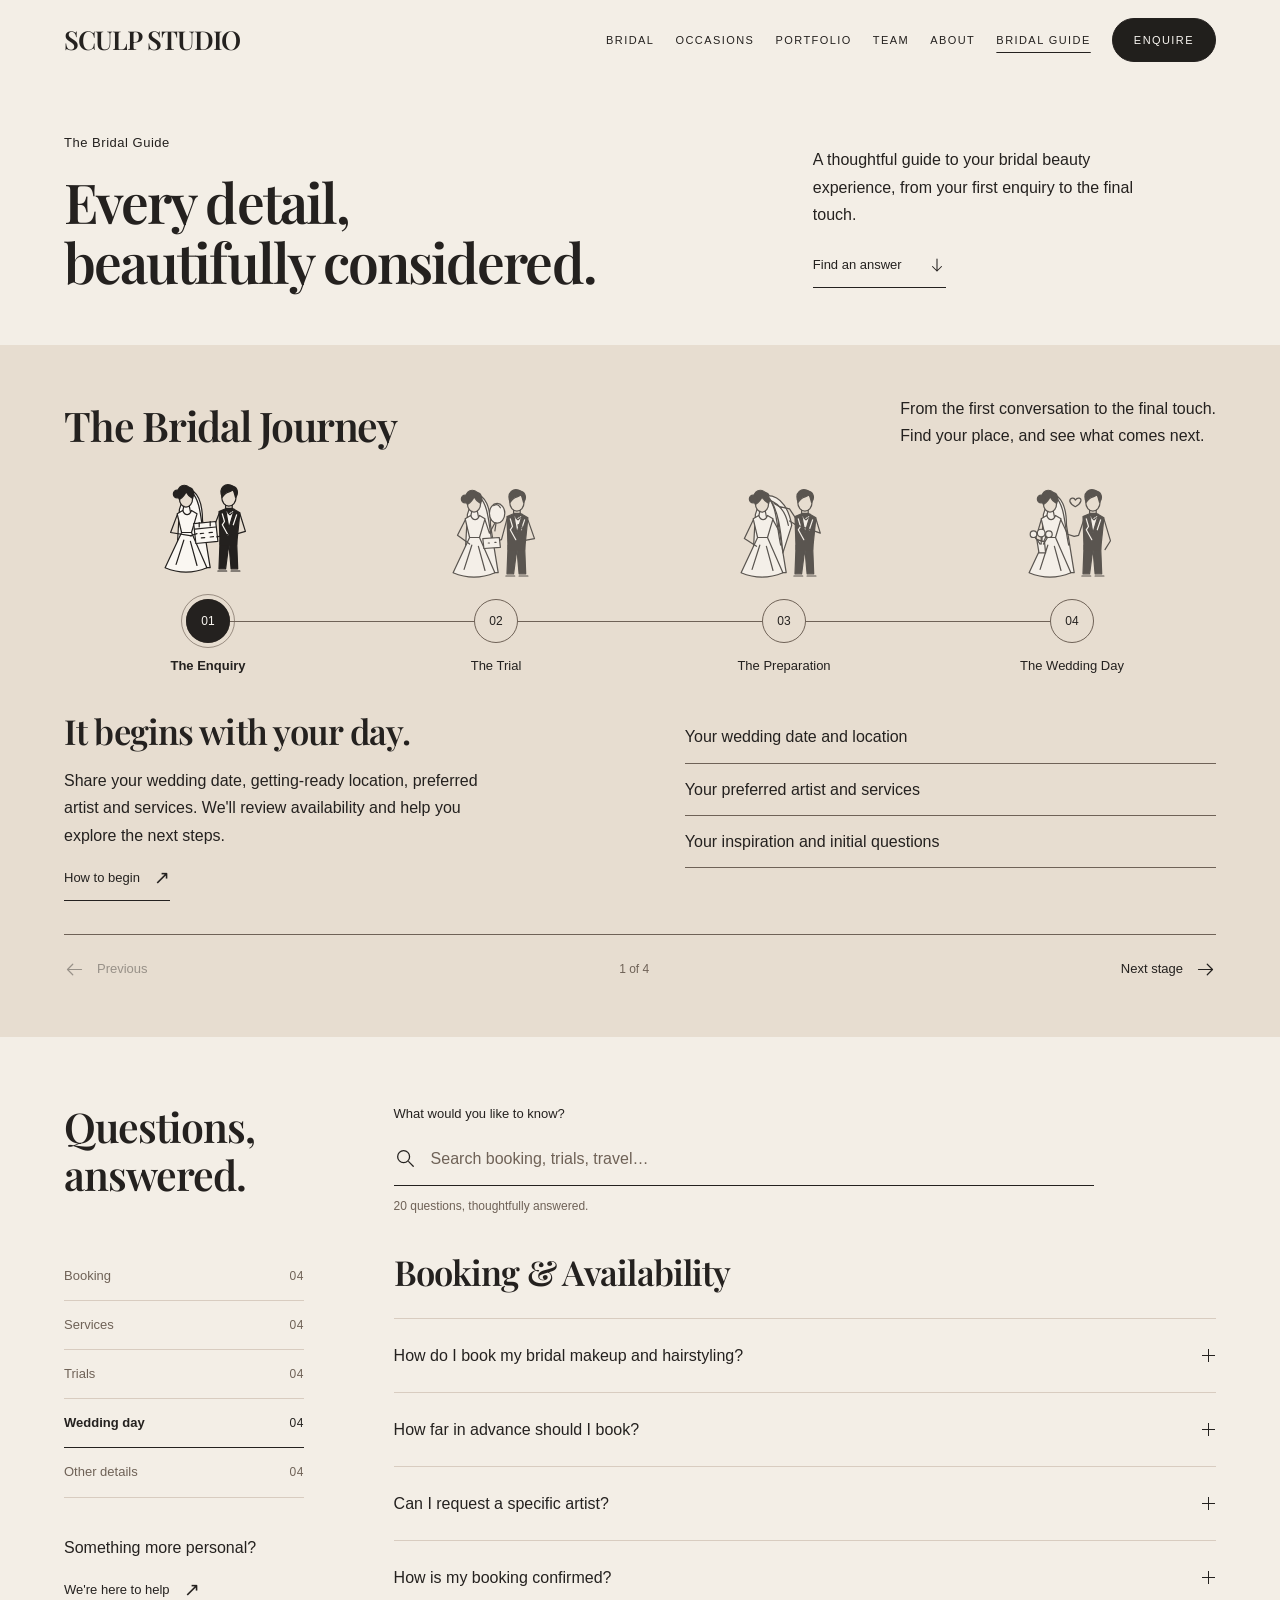
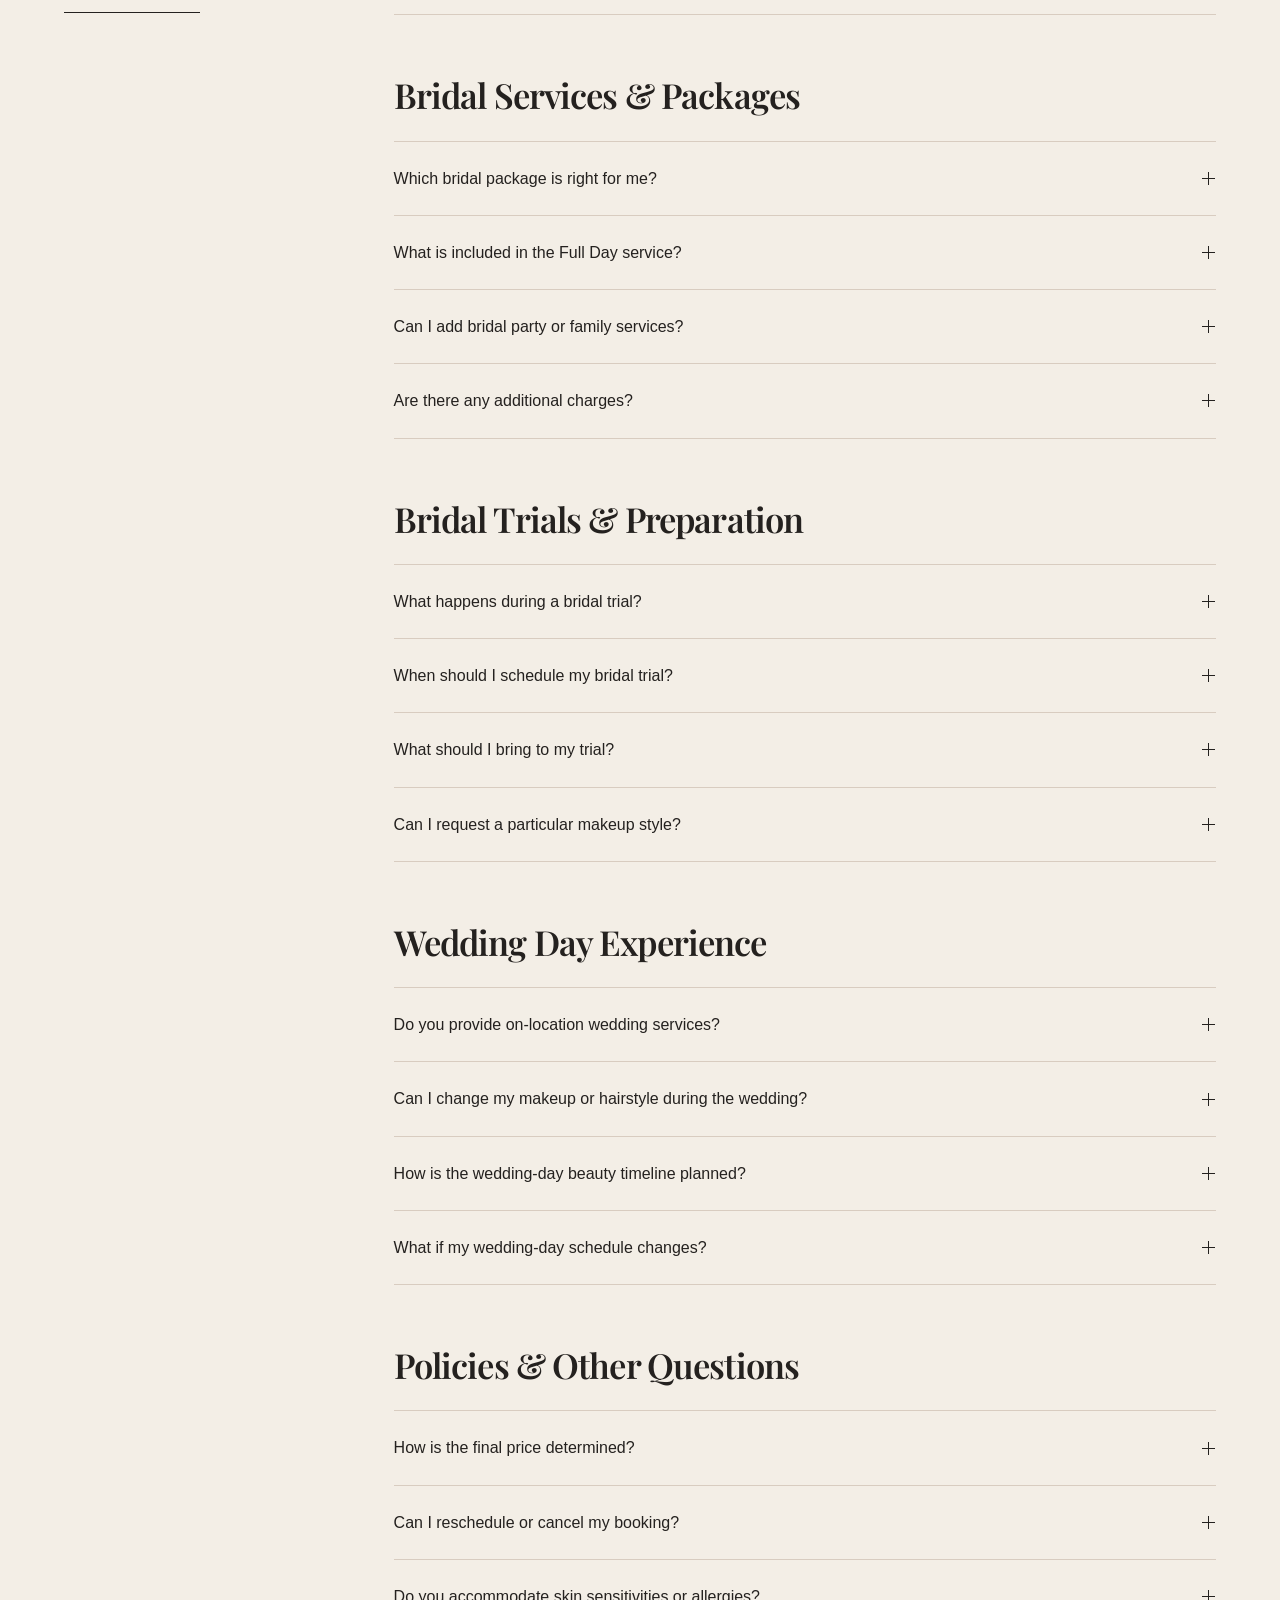
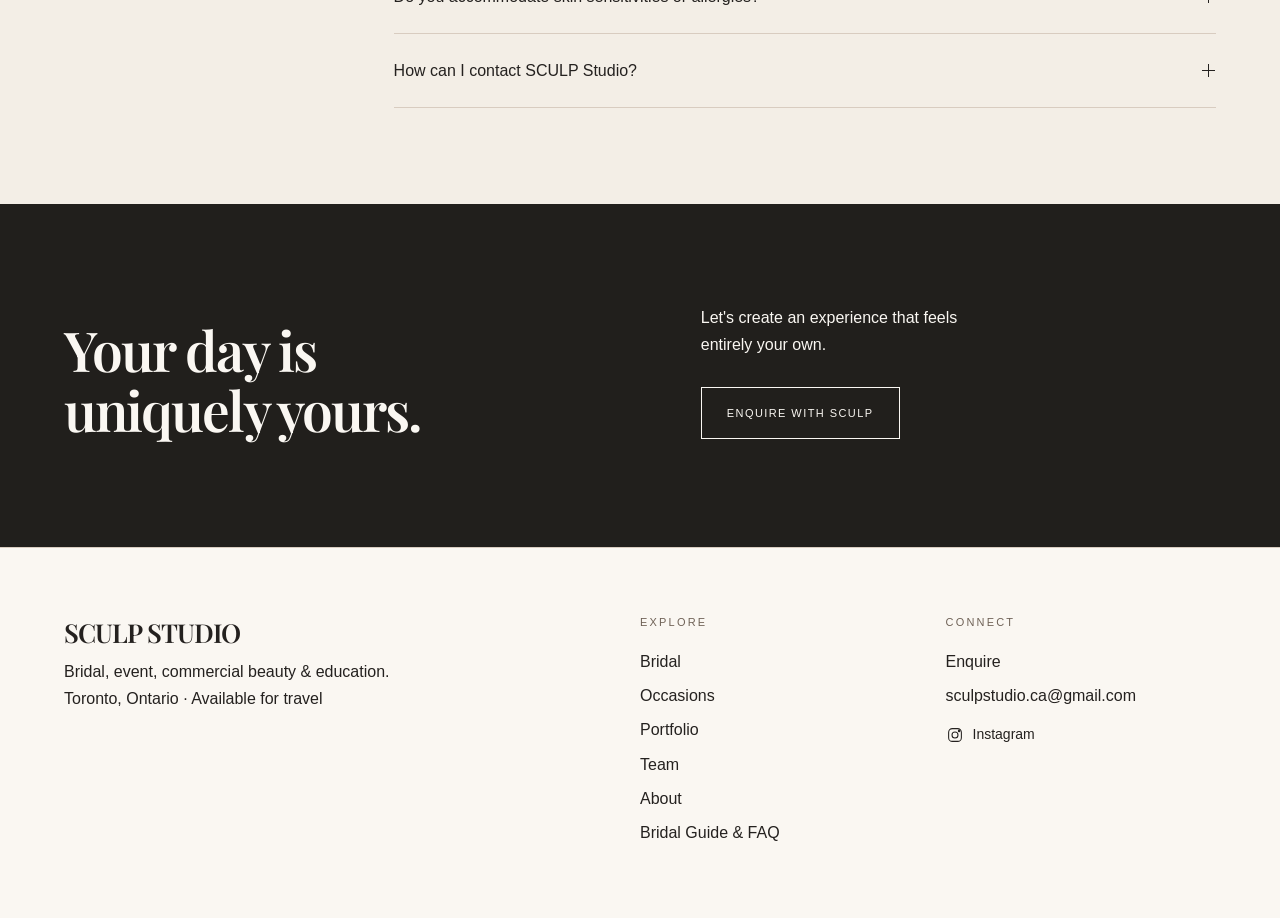
==== commit 2f604680: "Illustrate the bridal journey with a couple and refine stage interactions" ====
--- a/faq/index.html
+++ b/faq/index.html
@@ -9,13 +9,68 @@
 <meta property="og:url" content="https://sculpstudio.ca/faq/">
 <link rel="preconnect" href="https://fonts.googleapis.com"><link rel="preconnect" href="https://fonts.gstatic.com" crossorigin>
 <link href="https://fonts.googleapis.com/css2?family=Playfair+Display:wght@500;600&display=swap" rel="stylesheet">
-<link rel="stylesheet" href="/faq/faq.css?v=20261021-4"><script src="/faq/faq.js?v=20261021-4" defer></script>
+<link rel="stylesheet" href="/faq/faq.css?v=20261021-5"><script src="/faq/faq.js?v=20261021-5" defer></script>
 <script type="application/ld+json">{"@context": "https://schema.org", "@type": "FAQPage", "mainEntity": [{"@type": "Question", "name": "How do I book my bridal makeup and hairstyling?", "acceptedAnswer": {"@type": "Answer", "text": "Send us your wedding date, getting-ready location, preferred artist and requested services. Our team will review availability and guide you through the next steps."}}, {"@type": "Question", "name": "How far in advance should I book?", "acceptedAnswer": {"@type": "Answer", "text": "We recommend reaching out as soon as your wedding date is confirmed, especially during peak wedding season."}}, {"@type": "Question", "name": "Can I request a specific artist?", "acceptedAnswer": {"@type": "Answer", "text": "You are welcome to request your preferred SCULP artist. Availability depends on your wedding date and selected services."}}, {"@type": "Question", "name": "How is my booking confirmed?", "acceptedAnswer": {"@type": "Answer", "text": "Your booking is confirmed according to the terms in your booking agreement. An enquiry alone does not reserve your date."}}, {"@type": "Question", "name": "Which bridal package is right for me?", "acceptedAnswer": {"@type": "Answer", "text": "Our Bridal Trial, Half Day and Full Day options are designed for different needs. Share your timeline and preferred looks, and we'll help you explore the most suitable option."}}, {"@type": "Question", "name": "What is included in the Full Day service?", "acceptedAnswer": {"@type": "Answer", "text": "Please refer to our current Full Day service description for coverage and styling arrangements. Your booking details will be confirmed before the event."}}, {"@type": "Question", "name": "Can I add bridal party or family services?", "acceptedAnswer": {"@type": "Answer", "text": "Additional services may be arranged depending on the number of guests, required timing and artist availability."}}, {"@type": "Question", "name": "Are there any additional charges?", "acceptedAnswer": {"@type": "Answer", "text": "Additional charges may apply depending on travel, timing, location or requested services. Applicable charges will be confirmed in your quotation."}}, {"@type": "Question", "name": "What happens during a bridal trial?", "acceptedAnswer": {"@type": "Answer", "text": "Your trial is an opportunity to explore your preferred makeup and hairstyle, discuss inspiration and refine the details with your artist."}}, {"@type": "Question", "name": "When should I schedule my bridal trial?", "acceptedAnswer": {"@type": "Answer", "text": "We recommend arranging your trial sufficiently ahead of your wedding to allow time for adjustments and planning."}}, {"@type": "Question", "name": "What should I bring to my trial?", "acceptedAnswer": {"@type": "Answer", "text": "Bring inspiration photos, images of your wedding dress and accessories, and any preferences or concerns you would like to discuss."}}, {"@type": "Question", "name": "Can I request a particular makeup style?", "acceptedAnswer": {"@type": "Answer", "text": "Absolutely. We encourage you to share inspiration images so your artist can tailor the look to your features and personal style."}}, {"@type": "Question", "name": "Do you provide on-location wedding services?", "acceptedAnswer": {"@type": "Answer", "text": "On-location arrangements can be discussed when you enquire. Please share your venue and schedule so we can confirm the options."}}, {"@type": "Question", "name": "Can I change my makeup or hairstyle during the wedding?", "acceptedAnswer": {"@type": "Answer", "text": "Look changes depend on your selected service, coverage and wedding schedule. Please discuss your preferred looks in advance."}}, {"@type": "Question", "name": "How is the wedding-day beauty timeline planned?", "acceptedAnswer": {"@type": "Answer", "text": "Our team can coordinate the beauty schedule based on your ceremony time, getting-ready location and the number of people receiving services."}}, {"@type": "Question", "name": "What if my wedding-day schedule changes?", "acceptedAnswer": {"@type": "Answer", "text": "Please inform our team as early as possible. We will review possible adjustments based on your confirmed booking."}}, {"@type": "Question", "name": "How is the final price determined?", "acceptedAnswer": {"@type": "Answer", "text": "Your final quotation reflects your selected artist, services, event schedule, location and any agreed additional arrangements."}}, {"@type": "Question", "name": "Can I reschedule or cancel my booking?", "acceptedAnswer": {"@type": "Answer", "text": "Rescheduling and cancellation requests are handled according to the terms agreed upon at booking."}}, {"@type": "Question", "name": "Do you accommodate skin sensitivities or allergies?", "acceptedAnswer": {"@type": "Answer", "text": "Please inform your artist about known allergies or sensitivities before your appointment so suitable options can be discussed."}}, {"@type": "Question", "name": "How can I contact SCULP Studio?", "acceptedAnswer": {"@type": "Answer", "text": "You can contact our team through the official enquiry form on the SCULP Studio website."}}]}</script>
 </head><body><div id="sculp-site"><a class="skip-link" href="#guide">Skip to bridal guide</a>
 <header class="mast"><div class="shell mast-inner"><a class="logo" href="/#home">SCULP STUDIO</a><button class="mobile-toggle" type="button" aria-expanded="false" aria-controls="sculp-nav">MENU ☰</button><nav class="nav" id="sculp-nav" aria-label="Main navigation"><a href="/#bridal">BRIDAL</a><a href="/#occasions">OCCASIONS</a><a href="/#portfolio">PORTFOLIO</a><a href="/#team">TEAM</a><a href="/#about">ABOUT</a><a href="/faq/" aria-current="page" class="active">BRIDAL GUIDE</a><a href="/#book">ENQUIRE</a></nav></div></header>
 <main id="guide">
 <section class="guide-hero shell" aria-labelledby="guide-title"><div class="guide-intro"><p class="guide-name">The Bridal Guide</p><h1 id="guide-title">Every detail,<br>beautifully considered.</h1></div><div class="guide-introduction"><p class="guide-description">A thoughtful guide to your bridal beauty experience, from your first enquiry to the final touch.</p><a class="text-link faq-jump" href="#faq-answers">Find an answer<svg viewBox="0 0 24 24" aria-hidden="true"><path d="M12 4v16m-6-6 6 6 6-6"/></svg></a></div></section>
-<section id="bridal-journey" class="journey" aria-labelledby="journey-title"><div class="shell"><div class="journey-heading"><h2 id="journey-title">The Bridal Journey</h2><p>From the first conversation to the final touch.<br>Find your place, and see what comes next.</p></div><div class="journey-nav" aria-label="The bridal journey stages"><div class="journey-track" aria-hidden="true"><span></span></div><button type="button" id="stage-enquiry" data-stage="0" aria-label="The Enquiry" aria-controls="panel-enquiry"><span class="stage-node" aria-hidden="true">01</span><span class="stage-label-desktop">The Enquiry</span><span class="stage-label-mobile" aria-hidden="true">Enquiry</span></button><button type="button" id="stage-trial" data-stage="1" aria-label="The Trial" aria-controls="panel-trial"><span class="stage-node" aria-hidden="true">02</span><span class="stage-label-desktop">The Trial</span><span class="stage-label-mobile" aria-hidden="true">Trial</span></button><button type="button" id="stage-preparation" data-stage="2" aria-label="The Preparation" aria-controls="panel-preparation"><span class="stage-node" aria-hidden="true">03</span><span class="stage-label-desktop">The Preparation</span><span class="stage-label-mobile" aria-hidden="true">Preparation</span></button><button type="button" id="stage-day" data-stage="3" aria-label="The Wedding Day" aria-controls="panel-day"><span class="stage-node" aria-hidden="true">04</span><span class="stage-label-desktop">The Wedding Day</span><span class="stage-label-mobile" aria-hidden="true">Wedding day</span></button></div><div class="journey-panels"><section class="journey-panel" id="panel-enquiry" aria-labelledby="stage-enquiry"><div class="journey-copy"><h3>It begins with your day.</h3><p>Share your wedding date, getting-ready location, preferred artist and services. We&#x27;ll review availability and help you explore the next steps.</p><a class="text-link" href="#book-bridal">How to begin</a></div><ul><li>Your wedding date and location</li><li>Your preferred artist and services</li><li>Your inspiration and initial questions</li></ul></section><section class="journey-panel" id="panel-trial" aria-labelledby="stage-trial"><div class="journey-copy"><h3>A look that feels like you.</h3><p>Explore your makeup and hairstyle with your artist. Bring the references, dress details and accessories that help tell your story.</p><a class="text-link" href="#bring-to-trial">Prepare for your trial</a></div><ul><li>Makeup and hair inspiration</li><li>Your dress and accessory photos</li><li>Personal preferences and concerns</li></ul></section><section class="journey-panel" id="panel-preparation" aria-labelledby="stage-preparation"><div class="journey-copy"><h3>Bring the details together.</h3><p>Share your ceremony time, getting-ready location and service list so the beauty schedule can be planned around your celebration.</p><a class="text-link" href="#beauty-timeline">Planning your beauty timeline</a></div><ul><li>Your ceremony and ready-by times</li><li>Everyone receiving services</li><li>Planned looks and schedule updates</li></ul></section><section class="journey-panel" id="panel-day" aria-labelledby="stage-day"><div class="journey-copy"><h3>Your moment, beautifully yours.</h3><p>Your artist works with your confirmed service and schedule. Discuss touch-ups and look changes in advance so the arrangements suit your day.</p><a class="text-link" href="#look-changes">Explore wedding-day details</a></div><ul><li>Your confirmed beauty schedule</li><li>Your selected service and coverage</li><li>Any agreed touch-ups or look changes</li></ul></section></div></div></section>
+<section id="bridal-journey" class="journey" aria-labelledby="journey-title"><svg xmlns="http://www.w3.org/2000/svg" class="journey-art-library" aria-hidden="true" width="0" height="0">
+  <defs>
+    <!-- A single couple, drawn with the same proportions and wardrobe in every chapter. -->
+    <g id="journey-bride">
+      <path fill="var(--paper)" d="M40 16c11-1 15 13 15 28l7 43H31l3-53z"/>
+      <path d="M45 18c9 9 8 26 12 44"/>
+      <ellipse cx="40" cy="24" rx="6" ry="8" fill="var(--sand)"/>
+      <path fill="var(--ink)" d="M34 25c-5-10 3-16 9-11 4 1 5 6 3 10-2-1-5-4-6-6-1 3-3 5-6 7z"/>
+      <circle cx="32" cy="20" r="3.5" fill="var(--ink)"/>
+      <path d="m38 31-1 5m6-5 1 5"/>
+      <path fill="var(--paper)" d="m32 38 5-3c2 5 6 5 8 0l5 3-5 17 14 32c-12 5-26 5-38 0l15-32z"/>
+      <path d="M36 55h9m-7 7-7 22m13-21 6 22"/>
+    </g>
+    <g id="journey-groom">
+      <path fill="var(--ink)" d="m71 62-1 26h6l3-23 2 23h6l-1-26z"/>
+      <path d="m69 90 8 0m4 0h8"/>
+      <path fill="var(--ink)" d="m70 36 7-3h5l7 4-3 29H71z"/>
+      <path fill="var(--paper)" d="m76 34 3 17 5-17-5 3z"/>
+      <path stroke="var(--paper)" d="m73 38 2 7-2 3 5 9m8-18-3 9"/>
+      <path d="M76 29v6m6-6v6"/>
+      <ellipse cx="79" cy="23" rx="6.5" ry="8" fill="var(--sand)"/>
+      <path fill="var(--ink)" d="M73 23c-4-9 3-14 10-10 4 1 5 7 2 10l-2-7c-3 3-7 1-10 7z"/>
+      <path d="m78 37 2 2 2-2"/>
+    </g>
+    <symbol id="couple-enquiry" viewBox="0 0 120 100">
+      <use href="#journey-bride"/><use href="#journey-groom"/>
+      <path d="m32 39-6 16 19 3m25-20-5 13-7 4m31-17 5 16-14 4"/>
+      <path fill="var(--paper)" d="m47 47 20-2 2 18-20 2z"/>
+      <path d="m48 52 19-2m-15-4v4m10-5v4m-9 7 3-.3m5-.5 3-.3m-10 5 3-.3m5-.5 3-.3"/>
+      <path d="m44 58 6-2m28 1-10 2"/>
+    </symbol>
+    <symbol id="couple-trial" viewBox="0 0 120 100">
+      <use href="#journey-bride"/><use href="#journey-groom"/>
+      <path d="m32 39-7 14 11 8m14-22 4 12 6-11m10-2-5 19-11 3m35-21 6 17-11 2"/>
+      <ellipse cx="61" cy="33" rx="7" ry="9" fill="var(--paper)"/>
+      <path d="m60 42-1 7m-1-23c3-2 5 0 6 2"/>
+      <path fill="var(--paper)" d="m48 56 15-1 1 9-15 1z"/>
+      <path d="m53 60 1 0m5-.5h1m24-3-2-9m-2-4 1 4 3-.5-1-4z"/>
+    </symbol>
+    <symbol id="couple-preparation" viewBox="0 0 120 100">
+      <use href="#journey-bride"/><use href="#journey-groom"/>
+      <path fill="var(--paper)" d="M45 17c13 0 20 14 22 27l-8 25c-2-21-4-40-14-52z"/>
+      <path d="M47 21c10 4 15 13 17 23m-32-5-8 17 11 7m15-24 6 11m15-12-6-9-9-2m33 11 4 13-23-8"/>
+      <path d="m56 27-5-3m19 19-5-3"/>
+    </symbol>
+    <symbol id="couple-wedding" viewBox="0 0 120 100">
+      <use href="#journey-bride"/><use href="#journey-groom"/>
+      <path d="m50 39 6 13 6 2m9-16-5 15-4 1m27-16 6 20-5 8m-58-27-5 17 5 3"/>
+      <path fill="var(--paper)" d="m28 57 7 2 1 10-6 0z"/>
+      <path d="m31 61-5-7m8 7 5-8m-7 8v-9"/>
+      <circle cx="25" cy="52" r="3" fill="var(--paper)"/><circle cx="32" cy="51" r="3.5" fill="var(--paper)"/><circle cx="39" cy="52" r="3" fill="var(--paper)"/>
+      <path d="M58 22c0-3 4-4 5-1 2-3 6-2 5 1-1 3-5 5-5 5s-4-2-5-5z"/>
+    </symbol>
+  </defs>
+</svg>
+<div class="shell"><div class="journey-heading"><h2 id="journey-title">The Bridal Journey</h2><p>From the first conversation to the final touch.<br>Find your place, and see what comes next.</p></div><div class="journey-nav" aria-label="The bridal journey stages"><div class="journey-track" aria-hidden="true"><span></span></div><div class="journey-marker" aria-hidden="true"><span>01</span></div><button type="button" id="stage-enquiry" data-stage="0" aria-label="The Enquiry" aria-controls="panel-enquiry"><svg class="stage-illustration" viewBox="0 0 120 100" aria-hidden="true" focusable="false"><use href="#couple-enquiry"/></svg><span class="stage-node" aria-hidden="true">01</span><span class="stage-label-desktop">The Enquiry</span><span class="stage-label-mobile" aria-hidden="true">Enquiry</span></button><button type="button" id="stage-trial" data-stage="1" aria-label="The Trial" aria-controls="panel-trial"><svg class="stage-illustration" viewBox="0 0 120 100" aria-hidden="true" focusable="false"><use href="#couple-trial"/></svg><span class="stage-node" aria-hidden="true">02</span><span class="stage-label-desktop">The Trial</span><span class="stage-label-mobile" aria-hidden="true">Trial</span></button><button type="button" id="stage-preparation" data-stage="2" aria-label="The Preparation" aria-controls="panel-preparation"><svg class="stage-illustration" viewBox="0 0 120 100" aria-hidden="true" focusable="false"><use href="#couple-preparation"/></svg><span class="stage-node" aria-hidden="true">03</span><span class="stage-label-desktop">The Preparation</span><span class="stage-label-mobile" aria-hidden="true">Preparation</span></button><button type="button" id="stage-day" data-stage="3" aria-label="The Wedding Day" aria-controls="panel-day"><svg class="stage-illustration" viewBox="0 0 120 100" aria-hidden="true" focusable="false"><use href="#couple-wedding"/></svg><span class="stage-node" aria-hidden="true">04</span><span class="stage-label-desktop">The Wedding Day</span><span class="stage-label-mobile" aria-hidden="true">Wedding day</span></button></div><div class="journey-panels"><section class="journey-panel" id="panel-enquiry" aria-labelledby="stage-enquiry"><div class="journey-copy"><h3>It begins with your day.</h3><p>Share your wedding date, getting-ready location, preferred artist and services. We&#x27;ll review availability and help you explore the next steps.</p><a class="text-link" href="#book-bridal">How to begin</a></div><ul><li>Your wedding date and location</li><li>Your preferred artist and services</li><li>Your inspiration and initial questions</li></ul></section><section class="journey-panel" id="panel-trial" aria-labelledby="stage-trial"><div class="journey-copy"><h3>A look that feels like you.</h3><p>Explore your makeup and hairstyle with your artist. Bring the references, dress details and accessories that help tell your story.</p><a class="text-link" href="#bring-to-trial">Prepare for your trial</a></div><ul><li>Makeup and hair inspiration</li><li>Your dress and accessory photos</li><li>Personal preferences and concerns</li></ul></section><section class="journey-panel" id="panel-preparation" aria-labelledby="stage-preparation"><div class="journey-copy"><h3>Bring the details together.</h3><p>Share your ceremony time, getting-ready location and service list so the beauty schedule can be planned around your celebration.</p><a class="text-link" href="#beauty-timeline">Planning your beauty timeline</a></div><ul><li>Your ceremony and ready-by times</li><li>Everyone receiving services</li><li>Planned looks and schedule updates</li></ul></section><section class="journey-panel" id="panel-day" aria-labelledby="stage-day"><div class="journey-copy"><h3>Your moment, beautifully yours.</h3><p>Your artist works with your confirmed service and schedule. Discuss touch-ups and look changes in advance so the arrangements suit your day.</p><a class="text-link" href="#look-changes">Explore wedding-day details</a></div><ul><li>Your confirmed beauty schedule</li><li>Your selected service and coverage</li><li>Any agreed touch-ups or look changes</li></ul></section></div><div class="journey-controls" hidden><button type="button" class="journey-previous" aria-label="Previous journey stage"><svg viewBox="0 0 24 24" aria-hidden="true"><path d="M20 12H4m6-6-6 6 6 6"/></svg><span>Previous</span></button><span class="journey-count" aria-hidden="true">1 of 4</span><button type="button" class="journey-next" aria-label="Next journey stage"><span>Next stage</span><svg viewBox="0 0 24 24" aria-hidden="true"><path d="M4 12h16m-6-6 6 6-6 6"/></svg></button><span class="sr-only journey-status" role="status" aria-live="polite" aria-atomic="true"></span></div></div></section>
 <section id="faq-answers" class="faq-section" aria-labelledby="questions-title" tabindex="-1"><div class="faq-heading shell"><h2 id="questions-title">Questions, answered.</h2><div class="search-area" hidden><label for="faq-search">What would you like to know?</label><div class="search-field"><svg aria-hidden="true" viewBox="0 0 24 24"><circle cx="10.5" cy="10.5" r="6.5"/><path d="m16 16 5 5"/></svg><input type="search" id="faq-search" placeholder="Search booking, trials, travel…" autocomplete="off" maxlength="160" aria-describedby="search-status"><button type="button" id="clear-search" aria-label="Clear search" hidden>Clear</button></div><p id="search-status" class="search-status" role="status" aria-live="polite" aria-atomic="true">20 questions, thoughtfully answered.</p></div></div>
 <div class="guide-body shell"><aside class="guide-sidebar"><nav class="category-nav" aria-label="FAQ categories"><a href="#booking" data-category="booking" aria-current="location"><span>Booking</span><span class="category-count" aria-label="4 questions">04</span></a><a href="#services" data-category="services"><span>Services</span><span class="category-count" aria-label="4 questions">04</span></a><a href="#trials" data-category="trials"><span>Trials</span><span class="category-count" aria-label="4 questions">04</span></a><a href="#wedding-day" data-category="wedding-day"><span>Wedding day</span><span class="category-count" aria-label="4 questions">04</span></a><a href="#policies" data-category="policies"><span>Other details</span><span class="category-count" aria-label="4 questions">04</span></a></nav><div class="sidebar-note"><p>Something more personal?</p><a class="text-link" href="/#book" data-enquiry="sidebar">We're here to help</a></div></aside><div class="faq-content"><div id="no-results" class="no-results" hidden><h2>Let's find your answer.</h2><p>No questions match your search. Try “trial”, “travel” or “booking”, or ask our team.</p><button class="text-link" type="button" id="reset-search">Show all questions</button><a class="text-link" href="/#book" data-enquiry="no-results">Enquire with SCULP</a></div><section class="faq-category" id="booking" aria-labelledby="heading-booking"><h2 id="heading-booking">Booking &amp; Availability</h2><details id="book-bridal" class="faq-item"><summary><h3>How do I book my bridal makeup and hairstyling?</h3><span class="disclosure" aria-hidden="true"></span></summary><div class="answer"><p>Send us your wedding date, getting-ready location, preferred artist and requested services. Our team will review availability and guide you through the next steps.</p><div class="answer-tools"><a class="text-link" href="/#book?service=Bridal" data-enquiry="answer">Start your enquiry</a></div></div></details><details id="when-to-book" class="faq-item"><summary><h3>How far in advance should I book?</h3><span class="disclosure" aria-hidden="true"></span></summary><div class="answer"><p>We recommend reaching out as soon as your wedding date is confirmed, especially during peak wedding season.</p></div></details><details id="choose-artist" class="faq-item"><summary><h3>Can I request a specific artist?</h3><span class="disclosure" aria-hidden="true"></span></summary><div class="answer"><p>You are welcome to request your preferred SCULP artist. Availability depends on your wedding date and selected services.</p><div class="answer-tools"><a class="text-link" href="/#team" data-enquiry="answer">Meet the artists</a></div></div></details><details id="booking-confirmation" class="faq-item"><summary><h3>How is my booking confirmed?</h3><span class="disclosure" aria-hidden="true"></span></summary><div class="answer"><p>Your booking is confirmed according to the terms in your booking agreement. An enquiry alone does not reserve your date.</p></div></details></section><section class="faq-category" id="services" aria-labelledby="heading-services"><h2 id="heading-services">Bridal Services &amp; Packages</h2><details id="choose-package" class="faq-item"><summary><h3>Which bridal package is right for me?</h3><span class="disclosure" aria-hidden="true"></span></summary><div class="answer"><p>Our Bridal Trial, Half Day and Full Day options are designed for different needs. Share your timeline and preferred looks, and we&#x27;ll help you explore the most suitable option.</p><div class="answer-tools"><a class="text-link" href="/#bridal?section=bridal-services" data-enquiry="answer">Explore bridal services</a></div></div></details><details id="full-day" class="faq-item"><summary><h3>What is included in the Full Day service?</h3><span class="disclosure" aria-hidden="true"></span></summary><div class="answer"><p>Please refer to our current Full Day service description for coverage and styling arrangements. Your booking details will be confirmed before the event.</p><div class="answer-tools"><a class="text-link" href="/#bridal?section=bridal-services" data-enquiry="answer">View the current services</a></div></div></details><details id="bridal-party" class="faq-item"><summary><h3>Can I add bridal party or family services?</h3><span class="disclosure" aria-hidden="true"></span></summary><div class="answer"><p>Additional services may be arranged depending on the number of guests, required timing and artist availability.</p></div></details><details id="additional-charges" class="faq-item"><summary><h3>Are there any additional charges?</h3><span class="disclosure" aria-hidden="true"></span></summary><div class="answer"><p>Additional charges may apply depending on travel, timing, location or requested services. Applicable charges will be confirmed in your quotation.</p></div></details></section><section class="faq-category" id="trials" aria-labelledby="heading-trials"><h2 id="heading-trials">Bridal Trials &amp; Preparation</h2><details id="trial-experience" class="faq-item"><summary><h3>What happens during a bridal trial?</h3><span class="disclosure" aria-hidden="true"></span></summary><div class="answer"><p>Your trial is an opportunity to explore your preferred makeup and hairstyle, discuss inspiration and refine the details with your artist.</p></div></details><details id="trial-timing" class="faq-item"><summary><h3>When should I schedule my bridal trial?</h3><span class="disclosure" aria-hidden="true"></span></summary><div class="answer"><p>We recommend arranging your trial sufficiently ahead of your wedding to allow time for adjustments and planning.</p></div></details><details id="bring-to-trial" class="faq-item"><summary><h3>What should I bring to my trial?</h3><span class="disclosure" aria-hidden="true"></span></summary><div class="answer"><p>Bring inspiration photos, images of your wedding dress and accessories, and any preferences or concerns you would like to discuss.</p></div></details><details id="makeup-style" class="faq-item"><summary><h3>Can I request a particular makeup style?</h3><span class="disclosure" aria-hidden="true"></span></summary><div class="answer"><p>Absolutely. We encourage you to share inspiration images so your artist can tailor the look to your features and personal style.</p><div class="answer-tools"><a class="text-link" href="/#portfolio" data-enquiry="answer">Find your inspiration</a></div></div></details></section><section class="faq-category" id="wedding-day" aria-labelledby="heading-wedding-day"><h2 id="heading-wedding-day">Wedding Day Experience</h2><details id="on-location" class="faq-item"><summary><h3>Do you provide on-location wedding services?</h3><span class="disclosure" aria-hidden="true"></span></summary><div class="answer"><p>On-location arrangements can be discussed when you enquire. Please share your venue and schedule so we can confirm the options.</p></div></details><details id="look-changes" class="faq-item"><summary><h3>Can I change my makeup or hairstyle during the wedding?</h3><span class="disclosure" aria-hidden="true"></span></summary><div class="answer"><p>Look changes depend on your selected service, coverage and wedding schedule. Please discuss your preferred looks in advance.</p></div></details><details id="beauty-timeline" class="faq-item"><summary><h3>How is the wedding-day beauty timeline planned?</h3><span class="disclosure" aria-hidden="true"></span></summary><div class="answer"><p>Our team can coordinate the beauty schedule based on your ceremony time, getting-ready location and the number of people receiving services.</p></div></details><details id="schedule-changes" class="faq-item"><summary><h3>What if my wedding-day schedule changes?</h3><span class="disclosure" aria-hidden="true"></span></summary><div class="answer"><p>Please inform our team as early as possible. We will review possible adjustments based on your confirmed booking.</p></div></details></section><section class="faq-category" id="policies" aria-labelledby="heading-policies"><h2 id="heading-policies">Policies &amp; Other Questions</h2><details id="final-price" class="faq-item"><summary><h3>How is the final price determined?</h3><span class="disclosure" aria-hidden="true"></span></summary><div class="answer"><p>Your final quotation reflects your selected artist, services, event schedule, location and any agreed additional arrangements.</p></div></details><details id="reschedule-cancel" class="faq-item"><summary><h3>Can I reschedule or cancel my booking?</h3><span class="disclosure" aria-hidden="true"></span></summary><div class="answer"><p>Rescheduling and cancellation requests are handled according to the terms agreed upon at booking.</p></div></details><details id="skin-sensitivities" class="faq-item"><summary><h3>Do you accommodate skin sensitivities or allergies?</h3><span class="disclosure" aria-hidden="true"></span></summary><div class="answer"><p>Please inform your artist about known allergies or sensitivities before your appointment so suitable options can be discussed.</p></div></details><details id="contact-sculp" class="faq-item"><summary><h3>How can I contact SCULP Studio?</h3><span class="disclosure" aria-hidden="true"></span></summary><div class="answer"><p>You can contact our team through the official enquiry form on the SCULP Studio website.</p><div class="answer-tools"><a class="text-link" href="/#book" data-enquiry="answer">Enquire with SCULP</a></div></div></details></section></div></div></section>
 <section class="closing"><div class="shell"><h2>Your day is<br>uniquely yours.</h2><div><p>Let's create an experience that feels entirely your own.</p><a class="button" href="/#book" data-enquiry="closing">ENQUIRE WITH SCULP</a></div></div></section>
--- a/faq/faq.css
+++ b/faq/faq.css
@@ -5,12 +5,37 @@
 /* A compact introduction leads into the journey; questions have their own region. */
 .guide-hero{display:grid;grid-template-columns:minmax(0,1.25fr) minmax(260px,.75fr);gap:clamp(40px,6vw,90px);align-items:end;padding-block:52px 54px}.guide-name{font-size:var(--type-ui);letter-spacing:.04em;margin-bottom:18px}.guide-intro h1{font-family:var(--display);font-size:var(--type-display);line-height:1.08;letter-spacing:-.035em;font-weight:var(--weight-heading)}.guide-description{font-size:var(--type-body);line-height:var(--leading-body);max-width:39ch;margin:0 0 16px}.guide-introduction{padding-bottom:3px}.faq-jump{gap:26px;font-size:var(--type-ui)}.faq-jump::after{content:none}.faq-jump svg{width:18px;height:18px;flex-shrink:0}.stage-label-mobile{display:none}
 /* The journey is the one featured motion interaction. */
-.journey{background:var(--sand);padding-block:50px 46px}.journey-heading{display:grid;grid-template-columns:1fr 1fr;gap:40px;align-items:end}.journey-heading h2{font-family:var(--display);font-size:var(--type-section);line-height:1.12;letter-spacing:-.03em;font-weight:var(--weight-heading)}.journey-heading p{max-width:42ch;font-size:var(--type-body);margin:0;justify-self:end;line-height:var(--leading-body)}.journey-nav{position:relative;display:flex;margin-top:32px;overflow:visible}.journey-track{display:none;position:absolute;left:22px;right:calc(25% - 22px);top:21px;height:1px;background:var(--muted);pointer-events:none}.journey-track span{display:block;width:100%;height:1px;background:var(--ink);transform:scaleX(0);transform-origin:left;transition:transform .4s var(--ease)}.journey-nav button{position:relative;display:flex;flex:0 0 25%;flex-direction:column;align-items:flex-start;gap:12px;min-width:0;min-height:78px;padding:0 8px 8px 0;border:0;background:none;text-align:left;font-size:var(--type-ui)}.stage-node{display:flex;align-items:center;justify-content:center;flex-shrink:0;width:44px;height:44px;border:1px solid var(--muted);border-radius:50%;background:var(--sand);font-size:var(--type-meta);font-variant-numeric:tabular-nums;transition:background .3s var(--ease),color .3s var(--ease)}.journey-nav button[aria-selected="true"] .stage-node{background:var(--ink);color:var(--paper);border-color:var(--ink);font-size:var(--type-meta)}.journey-nav button[aria-selected="true"]{font-weight:600}.journey-nav button:hover .stage-node{border-color:var(--ink);font-size:var(--type-meta)}.journey-nav button:focus-visible{outline-offset:-2px}.journey-nav[data-enhanced] .journey-track{display:block}.journey-nav:not([data-enhanced]){display:none}.journey-panel{display:grid;grid-template-columns:1fr 1fr;gap:clamp(38px,7vw,105px);padding-top:26px}.journey-panel h3{font-family:var(--display);font-size:var(--type-subheading);line-height:1.18;letter-spacing:-.025em;margin-bottom:15px;font-weight:var(--weight-heading)}.journey-copy p{font-size:var(--type-body);line-height:var(--leading-body);max-width:49ch;margin-bottom:8px}.journey-panel ul{align-self:start;list-style:none;padding:0;margin:0}.journey-panel li{padding:12px 0;border-bottom:1px solid var(--muted);font-size:var(--type-body);line-height:var(--leading-body)}.journey-panels[data-enhanced]{min-height:225px}.journey-panel.is-entering{animation:journey-in .4s var(--ease) both}@keyframes journey-in{from{opacity:.25;transform:translateY(8px)}to{opacity:1;transform:none}}
+.journey{background:var(--sand);padding-block:50px 46px}.journey-heading{display:grid;grid-template-columns:1fr 1fr;gap:40px;align-items:end}.journey-heading h2{font-family:var(--display);font-size:var(--type-section);line-height:1.12;letter-spacing:-.03em;font-weight:var(--weight-heading)}.journey-heading p{max-width:42ch;font-size:var(--type-body);margin:0;justify-self:end;line-height:var(--leading-body)}/* Decorative SVGs stay sharp at both desktop and phone sizes. */
+.journey-art-library{position:absolute;overflow:hidden;pointer-events:none}
+.journey-nav{position:relative;display:flex;margin-top:28px;overflow:visible;isolation:isolate}
+.journey-track{display:none;position:absolute;height:1px;background:var(--muted);pointer-events:none}
+.journey-track span{display:block;width:100%;height:1px;background:var(--ink);transform:scaleX(0);transform-origin:left;transition:transform .5s cubic-bezier(.65,0,.35,1)}
+.journey-nav button{position:relative;display:flex;flex:0 0 25%;flex-direction:column;align-items:center;gap:12px;min-width:0;padding:0 4px 8px;border:0;background:none;text-align:center;font-size:var(--type-ui);z-index:1}
+.stage-illustration{display:block;flex-shrink:0;width:132px;max-width:100%;height:110px;stroke-width:1.1;opacity:.72;transform-origin:50% 90%;transition:transform .45s var(--ease),opacity .25s ease}
+.stage-node{display:flex;align-items:center;justify-content:center;flex-shrink:0;width:44px;height:44px;border:1px solid var(--muted);border-radius:50%;background:var(--sand);font-size:var(--type-meta);font-variant-numeric:tabular-nums}
+.journey-nav button[aria-selected="true"]{font-weight:600}
+.journey-nav button[aria-selected="true"] .stage-illustration{opacity:1;transform:translateY(-5px)}
+.journey-nav button:hover .stage-node{border-color:var(--ink)}
+.journey-nav button:focus-visible{outline-offset:1px;border-radius:2px}
+.journey-nav[data-enhanced] .journey-track,.journey-nav[data-enhanced] .journey-marker{display:block}
+.journey-nav:not([data-enhanced]){display:none}
+.journey-marker{display:none;position:absolute;left:0;top:0;z-index:2;background:var(--ink);border-radius:50%;color:var(--paper);pointer-events:none;transition:transform .5s cubic-bezier(.65,0,.35,1)}
+.journey-marker span{display:flex;width:100%;height:100%;align-items:center;justify-content:center;font-size:var(--type-meta);font-variant-numeric:tabular-nums}
+.journey-marker::after{content:'';position:absolute;inset:-5px;border:1px solid var(--muted);border-radius:50%;opacity:.65}
+.journey-nav.is-positioning .journey-marker{transition:none}
+.journey-controls{display:flex;align-items:center;justify-content:space-between;gap:18px;border-top:1px solid var(--muted);margin-top:24px;padding-top:12px}
+.journey-controls button{display:inline-flex;align-items:center;gap:12px;min-height:44px;border:0;padding:4px 0;background:none;font-size:var(--type-ui)}
+.journey-controls svg{width:21px;height:21px;transition:transform .2s var(--ease)}
+.journey-controls button:disabled{opacity:.4}
+.journey-count{font-size:var(--type-meta);color:var(--muted);white-space:nowrap}
+.journey-panel:focus-visible{outline:2px solid var(--ink);outline-offset:8px}
+@media(hover:hover){.journey-nav button:not([aria-selected="true"]):hover .stage-illustration{opacity:1;transform:translateY(-3px)}.journey-next:not(:disabled):hover svg{transform:translateX(3px)}.journey-previous:not(:disabled):hover svg{transform:translateX(-3px)}}
+.journey-panel{display:grid;grid-template-columns:1fr 1fr;gap:clamp(38px,7vw,105px);padding-top:26px}.journey-panel h3{font-family:var(--display);font-size:var(--type-subheading);line-height:1.18;letter-spacing:-.025em;margin-bottom:15px;font-weight:var(--weight-heading)}.journey-copy p{font-size:var(--type-body);line-height:var(--leading-body);max-width:49ch;margin-bottom:8px}.journey-panel ul{align-self:start;list-style:none;padding:0;margin:0}.journey-panel li{padding:12px 0;border-bottom:1px solid var(--muted);font-size:var(--type-body);line-height:var(--leading-body)}.journey-panels[data-enhanced]{min-height:225px}
 .faq-section{scroll-margin-top:14px}.faq-section:focus{outline:none}.faq-heading{display:grid;grid-template-columns:240px minmax(0,1fr);gap:clamp(50px,7vw,105px);align-items:start;padding-top:66px;padding-bottom:36px}.faq-heading h2{font-family:var(--display);font-size:var(--type-section);letter-spacing:-.025em;line-height:1.16;max-width:10ch;margin:0;font-weight:var(--weight-heading)}.search-area{max-width:700px;min-width:0;width:100%;margin:0}.search-area label{display:block;font-size:var(--type-ui);margin-bottom:6px}.search-field{display:flex;align-items:center;gap:15px;border-bottom:1px solid var(--ink);min-height:54px}.search-field svg{width:22px;height:22px;flex-shrink:0}.search-field input{width:100%;min-width:0;border:0;border-radius:0;background:transparent;padding:13px 0;caret-color:var(--ink);outline-offset:2px}.search-field input::placeholder{color:var(--muted);opacity:1}.search-field input::-webkit-search-cancel-button{-webkit-appearance:none}.search-field button{min-height:44px;padding:8px 0 8px 12px;background:transparent;border:0;font-size:var(--type-ui);text-decoration:underline;text-underline-offset:4px}.search-status{font-size:var(--type-meta);color:var(--muted);margin:10px 0 0;min-height:20px}
 .guide-body{display:grid;grid-template-columns:240px minmax(0,1fr);gap:clamp(50px,7vw,105px);padding-bottom:96px}.guide-sidebar{align-self:start;position:sticky;top:112px}.guide-sidebar,.faq-content{min-width:0}.category-nav{display:flex;flex-direction:column}.category-nav a{display:flex;align-items:center;justify-content:space-between;gap:22px;min-height:49px;padding:13px 0;color:var(--muted);font-size:var(--type-ui);border-bottom:1px solid var(--line)}.category-nav a[aria-current]{color:var(--ink);font-weight:600;border-bottom-color:var(--ink)}.category-nav a:hover{color:var(--ink)}.category-count{font-weight:400;font-size:var(--type-meta);letter-spacing:.05em}.sidebar-note{margin-top:36px}.sidebar-note p{font-family:var(--body);font-size:var(--type-body);line-height:var(--leading-body);margin-bottom:8px}.sidebar-note a{font-size:var(--type-ui)}.faq-category{margin-bottom:60px;scroll-margin-top:32px}.faq-category:last-child{margin-bottom:0}.faq-category h2{font-family:var(--display);font-size:var(--type-subheading);line-height:1.2;letter-spacing:-.025em;margin-bottom:24px;text-wrap:balance;font-weight:var(--weight-heading)}.faq-item{border-top:1px solid var(--line);scroll-margin-top:34px}.faq-item:last-child{border-bottom:1px solid var(--line)}.faq-item summary{display:flex;align-items:center;gap:24px;justify-content:space-between;cursor:pointer;padding:23px 0;list-style:none}.faq-item summary::-webkit-details-marker{display:none}.faq-item summary h3{font-size:var(--type-body);line-height:var(--leading-body);font-weight:400}.faq-item summary:hover h3{color:var(--muted)}.disclosure{position:relative;flex:0 0 15px;height:15px}.disclosure::before,.disclosure::after{content:'';position:absolute;top:7px;left:1px;width:13px;height:1px;background:currentColor}.disclosure::after{transform:rotate(90deg);transition:transform .18s var(--ease)}.faq-item[open] .disclosure::after{transform:rotate(0)}.answer{padding:0 38px 24px 0}.answer p{font-size:var(--type-body);line-height:var(--leading-body);max-width:68ch;margin:0 0 15px}.answer p:last-child{margin-bottom:0}.answer-tools{display:flex;align-items:center;gap:8px 25px;flex-wrap:wrap}.answer-tools .text-link{font-size:var(--type-ui);min-height:44px}.faq-item:target{border-top-color:var(--ink)}.no-results{padding:30px 0 50px}.no-results h2{font-family:var(--display);font-size:var(--type-subheading);line-height:1.2;margin-bottom:20px;font-weight:var(--weight-heading)}.no-results p{max-width:42ch}.no-results .text-link{margin:0 25px 15px 0;font-size:var(--type-ui)}
 .closing{background:var(--charcoal);color:var(--paper);padding-block:100px 108px}.closing .shell{display:grid;grid-template-columns:1.1fr 1fr;gap:70px;align-items:end}.closing h2{font-family:var(--display);font-size:var(--type-display);line-height:1.08;letter-spacing:-.035em;font-weight:var(--weight-heading)}.closing p{max-width:31ch;margin:0 0 28px;color:var(--paper);font-size:var(--type-body);line-height:var(--leading-body)}.closing :focus-visible{outline-color:var(--paper)}
 @media(max-width:1100px){:root{--type-display:clamp(38px,4.4vw,48px)}.nav{gap:14px}.logo{font-size:22px}.nav a{font-size:11px}.guide-body,.faq-heading{grid-template-columns:200px minmax(0,1fr);gap:50px}.guide-hero{gap:36px;grid-template-columns:minmax(0,1.2fr) minmax(260px,.8fr)}.guide-intro h1{font-size:var(--type-display);font-family:var(--display);font-weight:var(--weight-heading)}}
 @media(max-width:950px){:root{--type-display:48px}html{scroll-padding-top:72px}.mast-inner{min-height:72px}.mobile-toggle{display:block}.nav{display:none;position:absolute;top:100%;left:0;right:0;background:var(--ivory);padding:20px 5vw 28px;border-bottom:1px solid var(--line);flex-direction:column;align-items:flex-start;gap:3px}.nav a{font-size:12px;min-height:44px}.nav.open{display:flex}.guide-hero{grid-template-columns:1fr;gap:22px;padding-block:40px}.guide-intro h1{font-size:var(--type-display);font-family:var(--display);font-weight:var(--weight-heading)}.guide-description{max-width:58ch;font-size:var(--type-body);line-height:var(--leading-body)}.guide-body{grid-template-columns:minmax(0,1fr);gap:28px;padding-bottom:76px}.faq-heading{grid-template-columns:1fr;gap:24px;padding-top:48px;padding-bottom:26px}.faq-heading h2{max-width:none;font-size:var(--type-section);font-weight:var(--weight-heading)}.guide-sidebar{top:72px;z-index:30;background:var(--ivory);padding-top:6px}.category-nav{flex-direction:row;overflow-x:auto;gap:25px;scrollbar-width:thin;scrollbar-color:var(--line) transparent;padding-bottom:4px}.category-nav a{flex-shrink:0;white-space:nowrap;font-size:var(--type-ui);gap:12px}.sidebar-note{display:none}.faq-category,.faq-item{scroll-margin-top:78px}.journey{padding-block:44px 38px}.journey-heading{gap:26px}.journey-heading p{font-size:var(--type-body);line-height:var(--leading-body)}.journey-panel{gap:30px}.journey-panels[data-enhanced]{min-height:265px}.closing .shell{gap:35px}#sculp-site:not(.js) .mobile-toggle{display:none}#sculp-site:not(.js) .mast-inner{flex-wrap:wrap;padding-block:20px}#sculp-site:not(.js) .nav{position:static;display:flex;flex-direction:row;flex-wrap:wrap;padding:0;border:0;gap:12px}#sculp-site:not(.js) .mast{position:relative}}
 /* Phone composition: four steps always visible; content and checklist stack. */
-@media(max-width:640px){:root{--type-display:clamp(30px,8vw,36px);--type-section:28px;--type-subheading:26px;--type-body:15px;--type-ui:12px}html{scroll-padding-top:68px}.shell{padding-inline:22px}.mast-inner{min-height:68px}.logo{font-size:20px}.guide-hero{padding-block:28px 30px;gap:18px}.guide-name{font-size:var(--type-ui);margin-bottom:12px}.guide-intro h1{font-size:var(--type-display);line-height:1.12;letter-spacing:-.03em;font-family:var(--display);font-weight:var(--weight-heading)}.guide-description{font-size:var(--type-body);line-height:var(--leading-body);margin:0 0 8px;max-width:39ch}.guide-introduction{padding:0}.faq-jump{font-size:var(--type-ui);gap:24px}.journey{padding-block:32px 30px}.journey-heading{display:block}.journey-heading h2{font-size:var(--type-section);max-width:none;letter-spacing:-.025em;font-weight:var(--weight-heading)}.journey-heading p{display:none;font-size:var(--type-body);line-height:var(--leading-body)}.journey-nav{margin-top:26px;overflow:visible}.journey-nav button{align-items:center;flex-basis:25%;gap:10px;min-height:75px;padding:2px 0 8px;text-align:center;font-size:var(--type-ui);line-height:1.35}.stage-node{width:38px;height:38px;font-size:var(--type-meta)}.stage-label-desktop{display:none}.stage-label-mobile{display:block;max-width:100%}.journey-track{left:12.5%;right:12.5%;top:20px}.journey-panel{grid-template-columns:1fr;gap:18px;padding-top:24px}.journey-panel h3{font-size:var(--type-subheading);line-height:1.2;margin-bottom:12px;max-width:24ch;font-weight:var(--weight-heading)}.journey-copy p{font-size:var(--type-body);line-height:var(--leading-body);margin-bottom:7px}.journey-copy .text-link{font-size:var(--type-ui);min-height:42px}.journey-panel li{font-size:var(--type-body);line-height:var(--leading-body);padding:9px 0}.journey-panels[data-enhanced]{min-height:365px}.faq-section{scroll-margin-top:16px}.faq-category,.faq-item{scroll-margin-top:82px}.faq-heading{gap:20px;padding-top:34px;padding-bottom:18px}.faq-heading h2{font-size:var(--type-section);line-height:1.15;font-weight:var(--weight-heading)}.search-area label{font-size:var(--type-ui);margin-bottom:3px}.search-field{min-height:52px;gap:12px}.search-field input{font-size:16px}.search-field svg{width:18px}.search-status{font-size:var(--type-meta);margin-top:9px}.guide-sidebar{top:68px}.category-nav{gap:22px}.category-nav a{min-height:48px;font-size:var(--type-ui);gap:10px}.guide-body{gap:26px;padding-bottom:64px}.faq-category{margin-bottom:44px}.faq-category h2{font-size:var(--type-subheading);line-height:1.18;margin-bottom:20px;max-width:19ch;text-wrap:initial;font-weight:var(--weight-heading)}.faq-item summary{gap:18px;padding-block:20px}.faq-item summary h3{font-size:var(--type-body);line-height:var(--leading-body)}.answer{padding-right:9px;padding-bottom:22px}.answer p{font-size:var(--type-body);line-height:var(--leading-body)}.answer-tools{gap:0 20px}.closing{padding-block:64px 68px}.closing .shell{display:block}.closing h2{font-size:var(--type-display);line-height:1.1;max-width:12ch;font-family:var(--display);font-weight:var(--weight-heading)}.closing p{font-size:var(--type-body);margin-top:28px;line-height:var(--leading-body)}.closing .button{width:100%}.foot{grid-template-columns:1fr;gap:24px;padding-block:50px}.foot .logo{font-size:24px}.foot a{min-height:35px}.foot .eyebrow{margin-bottom:10px}}
-@media(prefers-reduced-motion:reduce){html{scroll-behavior:auto}*,*::before,*::after{animation:none!important;transition:none!important;scroll-behavior:auto!important}.journey-panel.is-entering{opacity:1;transform:none}}
+@media(max-width:640px){:root{--type-display:clamp(30px,8vw,36px);--type-section:28px;--type-subheading:26px;--type-body:15px;--type-ui:12px}html{scroll-padding-top:68px}.shell{padding-inline:22px}.mast-inner{min-height:68px}.logo{font-size:20px}.guide-hero{padding-block:28px 30px;gap:18px}.guide-name{font-size:var(--type-ui);margin-bottom:12px}.guide-intro h1{font-size:var(--type-display);line-height:1.12;letter-spacing:-.03em;font-family:var(--display);font-weight:var(--weight-heading)}.guide-description{font-size:var(--type-body);line-height:var(--leading-body);margin:0 0 8px;max-width:39ch}.guide-introduction{padding:0}.faq-jump{font-size:var(--type-ui);gap:24px}.journey{padding-block:32px 30px}.journey-heading{display:block}.journey-heading h2{font-size:var(--type-section);max-width:none;letter-spacing:-.025em;font-weight:var(--weight-heading)}.journey-heading p{display:none;font-size:var(--type-body);line-height:var(--leading-body)}.journey-nav{margin-top:26px;overflow:visible}.journey-nav button{align-items:center;flex-basis:25%;gap:10px;min-height:75px;padding:2px 0 8px;text-align:center;font-size:var(--type-ui);line-height:1.35}.stage-node{width:38px;height:38px;font-size:var(--type-meta)}.stage-label-desktop{display:none}.stage-label-mobile{display:block;max-width:100%}.stage-illustration{width:78px;height:70px}.journey-controls{gap:12px;margin-top:20px;padding-top:10px}.journey-controls button{gap:8px}.journey-marker::after{inset:-4px}.journey-panel{grid-template-columns:1fr;gap:18px;padding-top:24px}.journey-panel h3{font-size:var(--type-subheading);line-height:1.2;margin-bottom:12px;max-width:24ch;font-weight:var(--weight-heading)}.journey-copy p{font-size:var(--type-body);line-height:var(--leading-body);margin-bottom:7px}.journey-copy .text-link{font-size:var(--type-ui);min-height:42px}.journey-panel li{font-size:var(--type-body);line-height:var(--leading-body);padding:9px 0}.journey-panels[data-enhanced]{min-height:365px}.faq-section{scroll-margin-top:16px}.faq-category,.faq-item{scroll-margin-top:82px}.faq-heading{gap:20px;padding-top:34px;padding-bottom:18px}.faq-heading h2{font-size:var(--type-section);line-height:1.15;font-weight:var(--weight-heading)}.search-area label{font-size:var(--type-ui);margin-bottom:3px}.search-field{min-height:52px;gap:12px}.search-field input{font-size:16px}.search-field svg{width:18px}.search-status{font-size:var(--type-meta);margin-top:9px}.guide-sidebar{top:68px}.category-nav{gap:22px}.category-nav a{min-height:48px;font-size:var(--type-ui);gap:10px}.guide-body{gap:26px;padding-bottom:64px}.faq-category{margin-bottom:44px}.faq-category h2{font-size:var(--type-subheading);line-height:1.18;margin-bottom:20px;max-width:19ch;text-wrap:initial;font-weight:var(--weight-heading)}.faq-item summary{gap:18px;padding-block:20px}.faq-item summary h3{font-size:var(--type-body);line-height:var(--leading-body)}.answer{padding-right:9px;padding-bottom:22px}.answer p{font-size:var(--type-body);line-height:var(--leading-body)}.answer-tools{gap:0 20px}.closing{padding-block:64px 68px}.closing .shell{display:block}.closing h2{font-size:var(--type-display);line-height:1.1;max-width:12ch;font-family:var(--display);font-weight:var(--weight-heading)}.closing p{font-size:var(--type-body);margin-top:28px;line-height:var(--leading-body)}.closing .button{width:100%}.foot{grid-template-columns:1fr;gap:24px;padding-block:50px}.foot .logo{font-size:24px}.foot a{min-height:35px}.foot .eyebrow{margin-bottom:10px}}
+@media(prefers-reduced-motion:reduce){html{scroll-behavior:auto}*,*::before,*::after{animation:none!important;transition:none!important;scroll-behavior:auto!important}.stage-illustration{transform:none!important}}
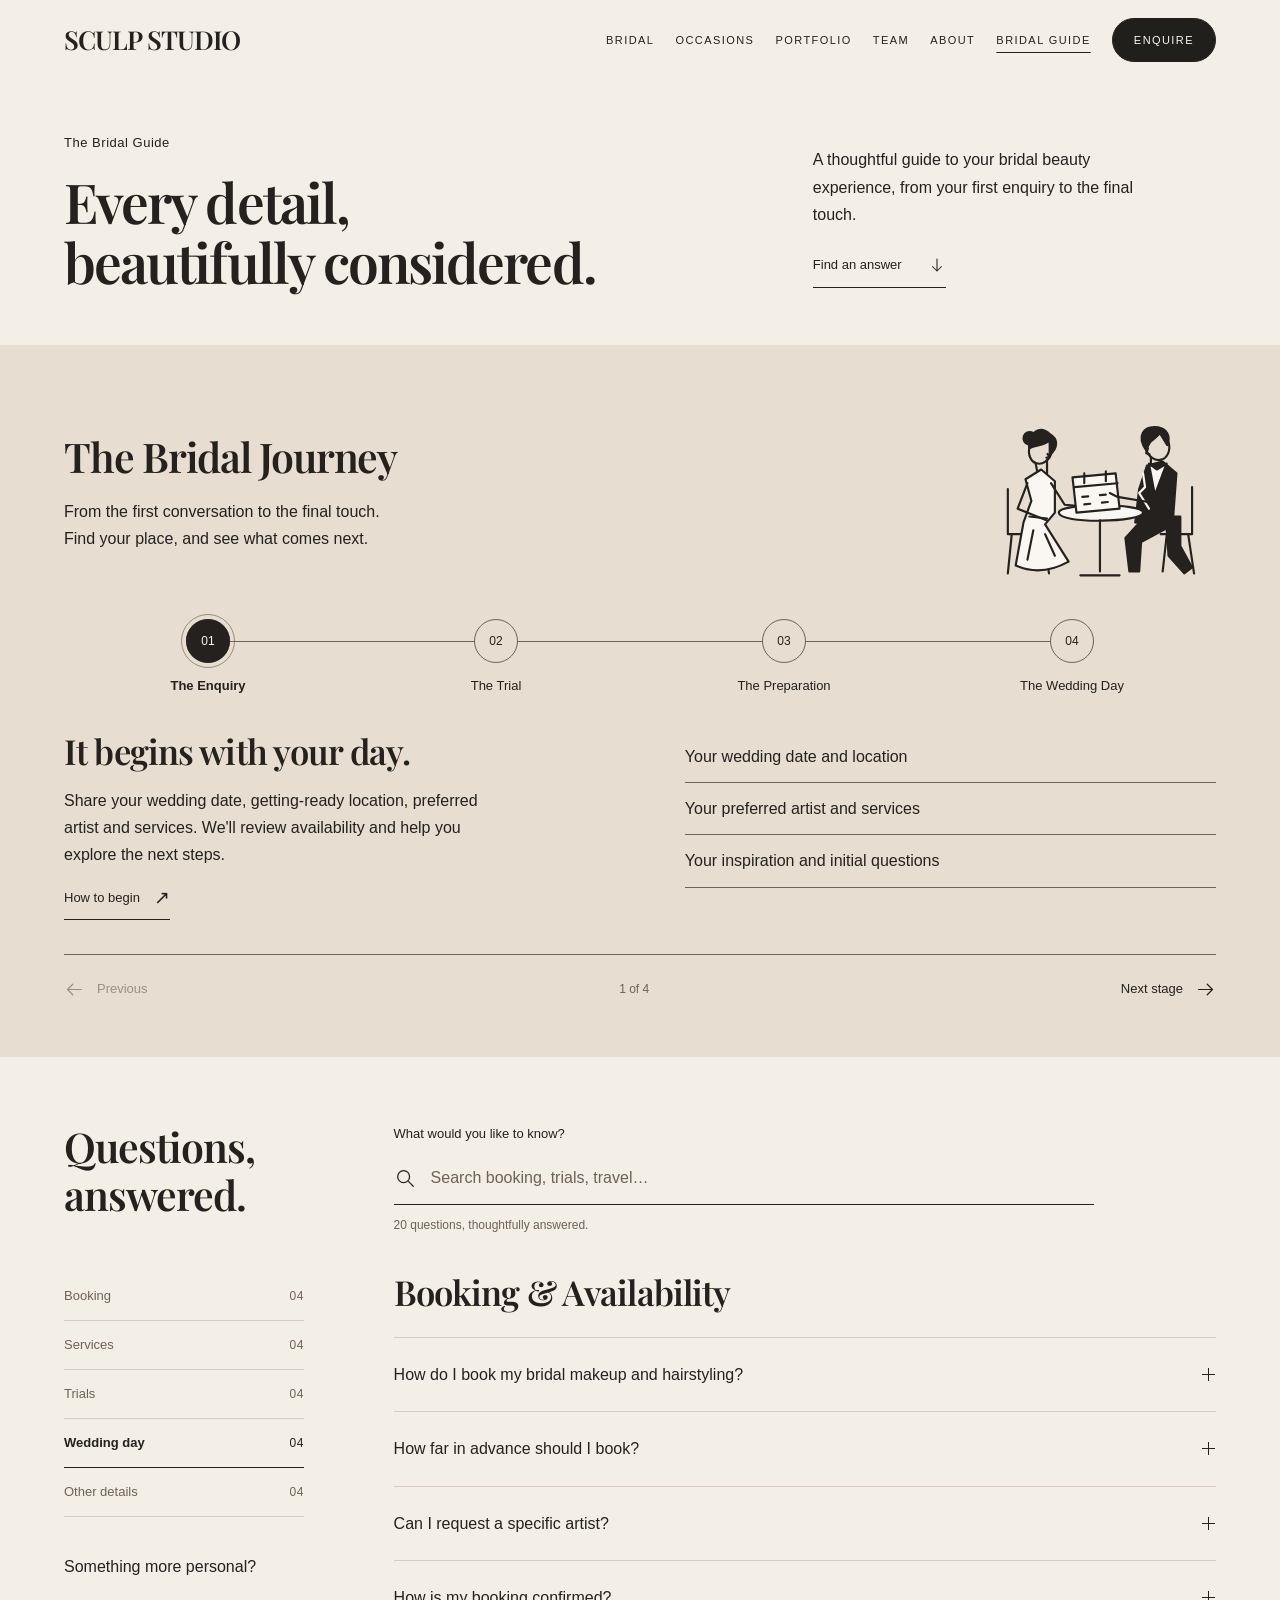
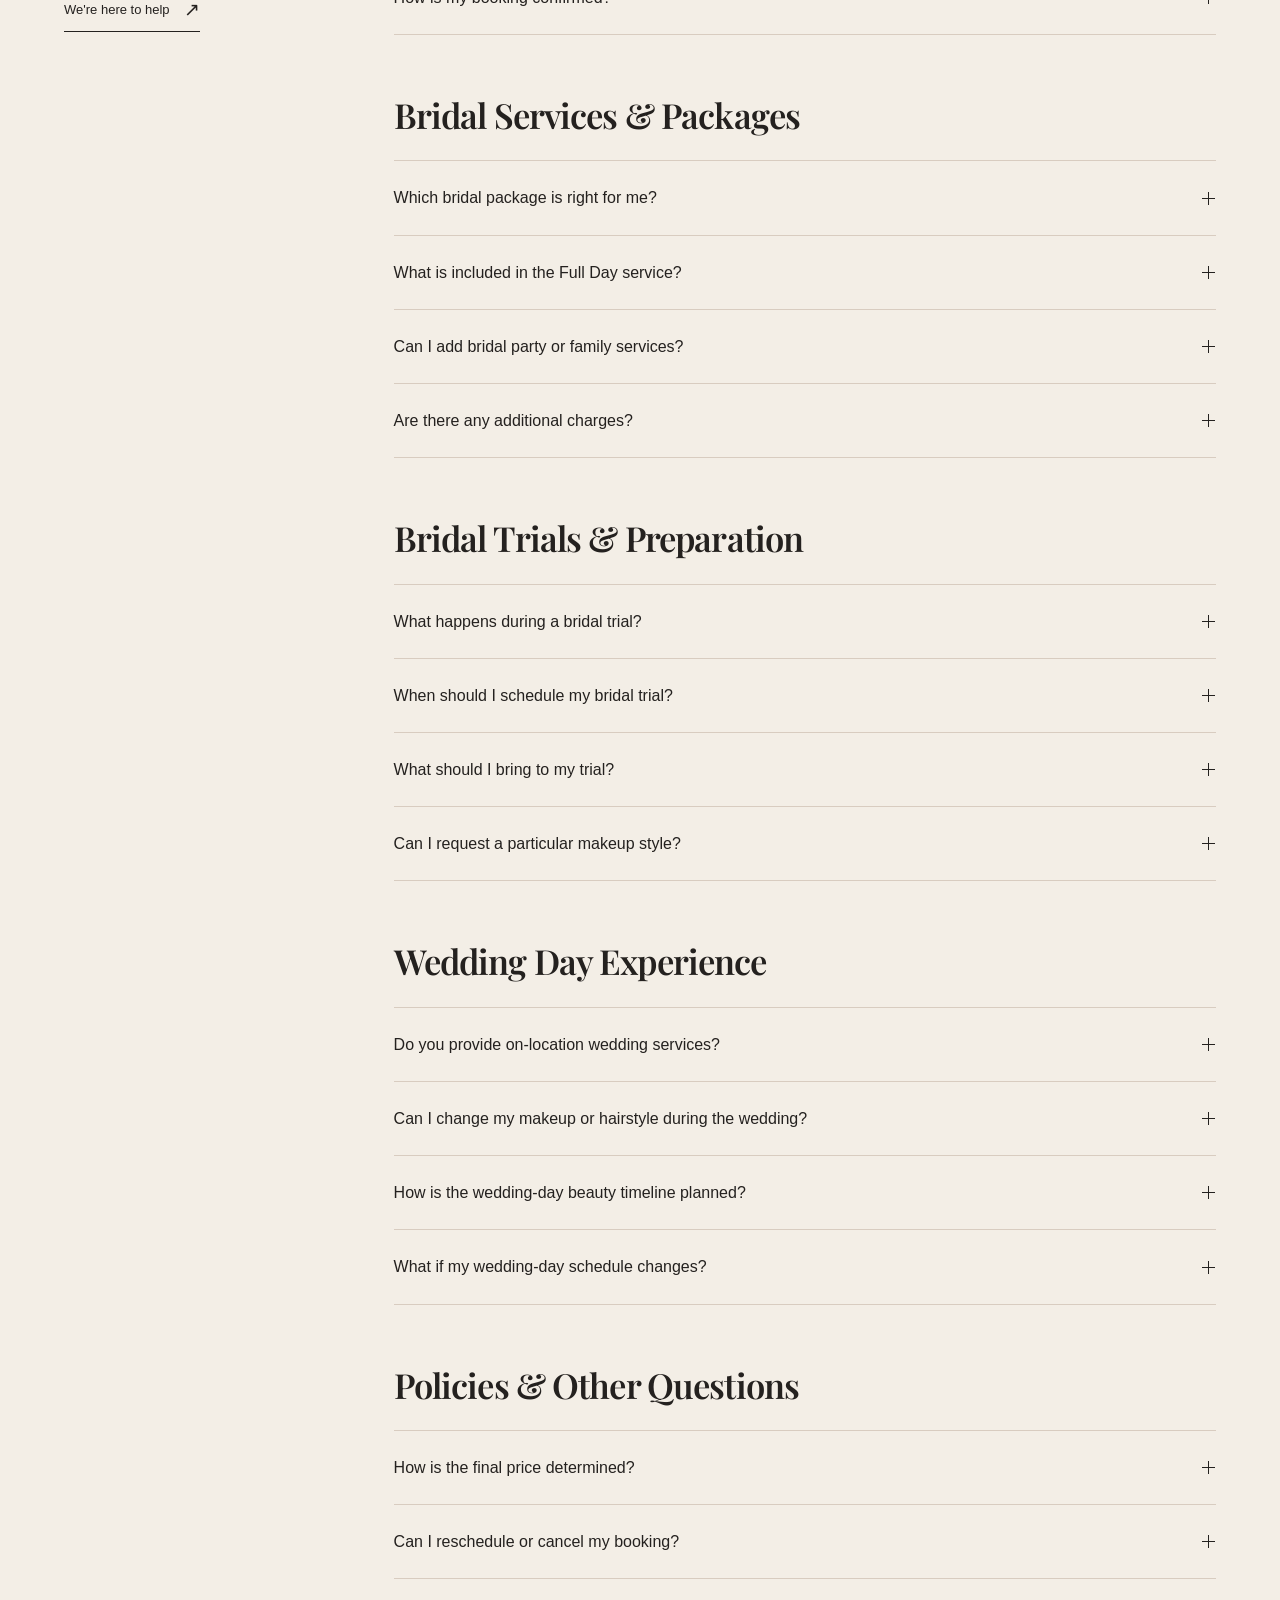
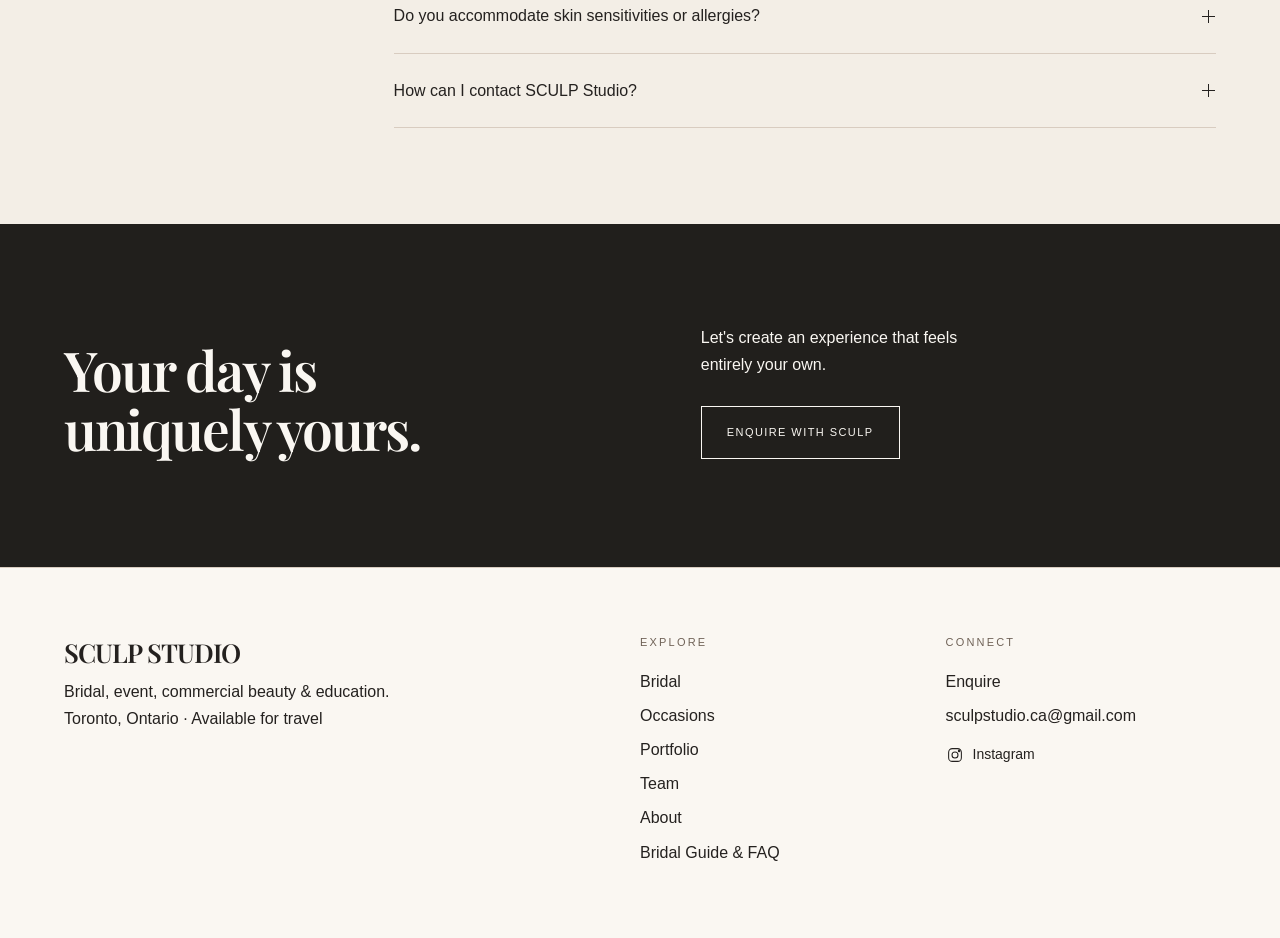
==== commit bcbc47bb: "Use a single animated couple scene across the bridal journey" ====
--- a/faq/index.html
+++ b/faq/index.html
@@ -9,7 +9,7 @@
 <meta property="og:url" content="https://sculpstudio.ca/faq/">
 <link rel="preconnect" href="https://fonts.googleapis.com"><link rel="preconnect" href="https://fonts.gstatic.com" crossorigin>
 <link href="https://fonts.googleapis.com/css2?family=Playfair+Display:wght@500;600&display=swap" rel="stylesheet">
-<link rel="stylesheet" href="/faq/faq.css?v=20261021-5"><script src="/faq/faq.js?v=20261021-5" defer></script>
+<link rel="stylesheet" href="/faq/faq.css?v=20261021-6"><script src="/faq/faq.js?v=20261021-6" defer></script>
 <script type="application/ld+json">{"@context": "https://schema.org", "@type": "FAQPage", "mainEntity": [{"@type": "Question", "name": "How do I book my bridal makeup and hairstyling?", "acceptedAnswer": {"@type": "Answer", "text": "Send us your wedding date, getting-ready location, preferred artist and requested services. Our team will review availability and guide you through the next steps."}}, {"@type": "Question", "name": "How far in advance should I book?", "acceptedAnswer": {"@type": "Answer", "text": "We recommend reaching out as soon as your wedding date is confirmed, especially during peak wedding season."}}, {"@type": "Question", "name": "Can I request a specific artist?", "acceptedAnswer": {"@type": "Answer", "text": "You are welcome to request your preferred SCULP artist. Availability depends on your wedding date and selected services."}}, {"@type": "Question", "name": "How is my booking confirmed?", "acceptedAnswer": {"@type": "Answer", "text": "Your booking is confirmed according to the terms in your booking agreement. An enquiry alone does not reserve your date."}}, {"@type": "Question", "name": "Which bridal package is right for me?", "acceptedAnswer": {"@type": "Answer", "text": "Our Bridal Trial, Half Day and Full Day options are designed for different needs. Share your timeline and preferred looks, and we'll help you explore the most suitable option."}}, {"@type": "Question", "name": "What is included in the Full Day service?", "acceptedAnswer": {"@type": "Answer", "text": "Please refer to our current Full Day service description for coverage and styling arrangements. Your booking details will be confirmed before the event."}}, {"@type": "Question", "name": "Can I add bridal party or family services?", "acceptedAnswer": {"@type": "Answer", "text": "Additional services may be arranged depending on the number of guests, required timing and artist availability."}}, {"@type": "Question", "name": "Are there any additional charges?", "acceptedAnswer": {"@type": "Answer", "text": "Additional charges may apply depending on travel, timing, location or requested services. Applicable charges will be confirmed in your quotation."}}, {"@type": "Question", "name": "What happens during a bridal trial?", "acceptedAnswer": {"@type": "Answer", "text": "Your trial is an opportunity to explore your preferred makeup and hairstyle, discuss inspiration and refine the details with your artist."}}, {"@type": "Question", "name": "When should I schedule my bridal trial?", "acceptedAnswer": {"@type": "Answer", "text": "We recommend arranging your trial sufficiently ahead of your wedding to allow time for adjustments and planning."}}, {"@type": "Question", "name": "What should I bring to my trial?", "acceptedAnswer": {"@type": "Answer", "text": "Bring inspiration photos, images of your wedding dress and accessories, and any preferences or concerns you would like to discuss."}}, {"@type": "Question", "name": "Can I request a particular makeup style?", "acceptedAnswer": {"@type": "Answer", "text": "Absolutely. We encourage you to share inspiration images so your artist can tailor the look to your features and personal style."}}, {"@type": "Question", "name": "Do you provide on-location wedding services?", "acceptedAnswer": {"@type": "Answer", "text": "On-location arrangements can be discussed when you enquire. Please share your venue and schedule so we can confirm the options."}}, {"@type": "Question", "name": "Can I change my makeup or hairstyle during the wedding?", "acceptedAnswer": {"@type": "Answer", "text": "Look changes depend on your selected service, coverage and wedding schedule. Please discuss your preferred looks in advance."}}, {"@type": "Question", "name": "How is the wedding-day beauty timeline planned?", "acceptedAnswer": {"@type": "Answer", "text": "Our team can coordinate the beauty schedule based on your ceremony time, getting-ready location and the number of people receiving services."}}, {"@type": "Question", "name": "What if my wedding-day schedule changes?", "acceptedAnswer": {"@type": "Answer", "text": "Please inform our team as early as possible. We will review possible adjustments based on your confirmed booking."}}, {"@type": "Question", "name": "How is the final price determined?", "acceptedAnswer": {"@type": "Answer", "text": "Your final quotation reflects your selected artist, services, event schedule, location and any agreed additional arrangements."}}, {"@type": "Question", "name": "Can I reschedule or cancel my booking?", "acceptedAnswer": {"@type": "Answer", "text": "Rescheduling and cancellation requests are handled according to the terms agreed upon at booking."}}, {"@type": "Question", "name": "Do you accommodate skin sensitivities or allergies?", "acceptedAnswer": {"@type": "Answer", "text": "Please inform your artist about known allergies or sensitivities before your appointment so suitable options can be discussed."}}, {"@type": "Question", "name": "How can I contact SCULP Studio?", "acceptedAnswer": {"@type": "Answer", "text": "You can contact our team through the official enquiry form on the SCULP Studio website."}}]}</script>
 </head><body><div id="sculp-site"><a class="skip-link" href="#guide">Skip to bridal guide</a>
 <header class="mast"><div class="shell mast-inner"><a class="logo" href="/#home">SCULP STUDIO</a><button class="mobile-toggle" type="button" aria-expanded="false" aria-controls="sculp-nav">MENU ☰</button><nav class="nav" id="sculp-nav" aria-label="Main navigation"><a href="/#bridal">BRIDAL</a><a href="/#occasions">OCCASIONS</a><a href="/#portfolio">PORTFOLIO</a><a href="/#team">TEAM</a><a href="/#about">ABOUT</a><a href="/faq/" aria-current="page" class="active">BRIDAL GUIDE</a><a href="/#book">ENQUIRE</a></nav></div></header>
@@ -17,60 +17,106 @@
 <section class="guide-hero shell" aria-labelledby="guide-title"><div class="guide-intro"><p class="guide-name">The Bridal Guide</p><h1 id="guide-title">Every detail,<br>beautifully considered.</h1></div><div class="guide-introduction"><p class="guide-description">A thoughtful guide to your bridal beauty experience, from your first enquiry to the final touch.</p><a class="text-link faq-jump" href="#faq-answers">Find an answer<svg viewBox="0 0 24 24" aria-hidden="true"><path d="M12 4v16m-6-6 6 6 6-6"/></svg></a></div></section>
 <section id="bridal-journey" class="journey" aria-labelledby="journey-title"><svg xmlns="http://www.w3.org/2000/svg" class="journey-art-library" aria-hidden="true" width="0" height="0">
   <defs>
-    <!-- A single couple, drawn with the same proportions and wardrobe in every chapter. -->
-    <g id="journey-bride">
-      <path fill="var(--paper)" d="M40 16c11-1 15 13 15 28l7 43H31l3-53z"/>
-      <path d="M45 18c9 9 8 26 12 44"/>
-      <ellipse cx="40" cy="24" rx="6" ry="8" fill="var(--sand)"/>
-      <path fill="var(--ink)" d="M34 25c-5-10 3-16 9-11 4 1 5 6 3 10-2-1-5-4-6-6-1 3-3 5-6 7z"/>
-      <circle cx="32" cy="20" r="3.5" fill="var(--ink)"/>
-      <path d="m38 31-1 5m6-5 1 5"/>
-      <path fill="var(--paper)" d="m32 38 5-3c2 5 6 5 8 0l5 3-5 17 14 32c-12 5-26 5-38 0l15-32z"/>
-      <path d="M36 55h9m-7 7-7 22m13-21 6 22"/>
+    <!-- Shared faces keep the identity; each scene has its own body and gesture. -->
+    <g id="journey-bride-head">
+      <ellipse cy="1" rx="5.8" ry="7.2" fill="var(--sand)"/>
+      <path fill="var(--ink)" d="M-5.8 2c-3-8 2-13 8-10 5 1 6 6 3 10L3-5C1-1-3-1-5.8 2z"/>
+      <circle cx="-7" cy="-3" r="3.2" fill="var(--ink)"/>
+      <path d="m4 2 1.5 1-1.5 1"/>
     </g>
-    <g id="journey-groom">
-      <path fill="var(--ink)" d="m71 62-1 26h6l3-23 2 23h6l-1-26z"/>
-      <path d="m69 90 8 0m4 0h8"/>
-      <path fill="var(--ink)" d="m70 36 7-3h5l7 4-3 29H71z"/>
-      <path fill="var(--paper)" d="m76 34 3 17 5-17-5 3z"/>
-      <path stroke="var(--paper)" d="m73 38 2 7-2 3 5 9m8-18-3 9"/>
-      <path d="M76 29v6m6-6v6"/>
-      <ellipse cx="79" cy="23" rx="6.5" ry="8" fill="var(--sand)"/>
-      <path fill="var(--ink)" d="M73 23c-4-9 3-14 10-10 4 1 5 7 2 10l-2-7c-3 3-7 1-10 7z"/>
-      <path d="m78 37 2 2 2-2"/>
+    <g id="journey-groom-head">
+      <ellipse cy="1" rx="6" ry="7.3" fill="var(--sand)"/>
+      <path fill="var(--ink)" d="M-6 2c-3-9 2-13 9-10 4 2 5 6 2 10L3-5C0-2-3-4-6 2z"/>
+      <path d="m-5 1-1.5 2L-5 4"/>
     </g>
-    <symbol id="couple-enquiry" viewBox="0 0 120 100">
-      <use href="#journey-bride"/><use href="#journey-groom"/>
-      <path d="m32 39-6 16 19 3m25-20-5 13-7 4m31-17 5 16-14 4"/>
-      <path fill="var(--paper)" d="m47 47 20-2 2 18-20 2z"/>
-      <path d="m48 52 19-2m-15-4v4m10-5v4m-9 7 3-.3m5-.5 3-.3m-10 5 3-.3m5-.5 3-.3"/>
-      <path d="m44 58 6-2m28 1-10 2"/>
-    </symbol>
-    <symbol id="couple-trial" viewBox="0 0 120 100">
-      <use href="#journey-bride"/><use href="#journey-groom"/>
-      <path d="m32 39-7 14 11 8m14-22 4 12 6-11m10-2-5 19-11 3m35-21 6 17-11 2"/>
-      <ellipse cx="61" cy="33" rx="7" ry="9" fill="var(--paper)"/>
-      <path d="m60 42-1 7m-1-23c3-2 5 0 6 2"/>
-      <path fill="var(--paper)" d="m48 56 15-1 1 9-15 1z"/>
-      <path d="m53 60 1 0m5-.5h1m24-3-2-9m-2-4 1 4 3-.5-1-4z"/>
-    </symbol>
-    <symbol id="couple-preparation" viewBox="0 0 120 100">
-      <use href="#journey-bride"/><use href="#journey-groom"/>
-      <path fill="var(--paper)" d="M45 17c13 0 20 14 22 27l-8 25c-2-21-4-40-14-52z"/>
-      <path d="M47 21c10 4 15 13 17 23m-32-5-8 17 11 7m15-24 6 11m15-12-6-9-9-2m33 11 4 13-23-8"/>
-      <path d="m56 27-5-3m19 19-5-3"/>
-    </symbol>
-    <symbol id="couple-wedding" viewBox="0 0 120 100">
-      <use href="#journey-bride"/><use href="#journey-groom"/>
-      <path d="m50 39 6 13 6 2m9-16-5 15-4 1m27-16 6 20-5 8m-58-27-5 17 5 3"/>
-      <path fill="var(--paper)" d="m28 57 7 2 1 10-6 0z"/>
-      <path d="m31 61-5-7m8 7 5-8m-7 8v-9"/>
-      <circle cx="25" cy="52" r="3" fill="var(--paper)"/><circle cx="32" cy="51" r="3.5" fill="var(--paper)"/><circle cx="39" cy="52" r="3" fill="var(--paper)"/>
-      <path d="M58 22c0-3 4-4 5-1 2-3 6-2 5 1-1 3-5 5-5 5s-4-2-5-5z"/>
-    </symbol>
+
+
+
+
   </defs>
-</svg>
-<div class="shell"><div class="journey-heading"><h2 id="journey-title">The Bridal Journey</h2><p>From the first conversation to the final touch.<br>Find your place, and see what comes next.</p></div><div class="journey-nav" aria-label="The bridal journey stages"><div class="journey-track" aria-hidden="true"><span></span></div><div class="journey-marker" aria-hidden="true"><span>01</span></div><button type="button" id="stage-enquiry" data-stage="0" aria-label="The Enquiry" aria-controls="panel-enquiry"><svg class="stage-illustration" viewBox="0 0 120 100" aria-hidden="true" focusable="false"><use href="#couple-enquiry"/></svg><span class="stage-node" aria-hidden="true">01</span><span class="stage-label-desktop">The Enquiry</span><span class="stage-label-mobile" aria-hidden="true">Enquiry</span></button><button type="button" id="stage-trial" data-stage="1" aria-label="The Trial" aria-controls="panel-trial"><svg class="stage-illustration" viewBox="0 0 120 100" aria-hidden="true" focusable="false"><use href="#couple-trial"/></svg><span class="stage-node" aria-hidden="true">02</span><span class="stage-label-desktop">The Trial</span><span class="stage-label-mobile" aria-hidden="true">Trial</span></button><button type="button" id="stage-preparation" data-stage="2" aria-label="The Preparation" aria-controls="panel-preparation"><svg class="stage-illustration" viewBox="0 0 120 100" aria-hidden="true" focusable="false"><use href="#couple-preparation"/></svg><span class="stage-node" aria-hidden="true">03</span><span class="stage-label-desktop">The Preparation</span><span class="stage-label-mobile" aria-hidden="true">Preparation</span></button><button type="button" id="stage-day" data-stage="3" aria-label="The Wedding Day" aria-controls="panel-day"><svg class="stage-illustration" viewBox="0 0 120 100" aria-hidden="true" focusable="false"><use href="#couple-wedding"/></svg><span class="stage-node" aria-hidden="true">04</span><span class="stage-label-desktop">The Wedding Day</span><span class="stage-label-mobile" aria-hidden="true">Wedding day</span></button></div><div class="journey-panels"><section class="journey-panel" id="panel-enquiry" aria-labelledby="stage-enquiry"><div class="journey-copy"><h3>It begins with your day.</h3><p>Share your wedding date, getting-ready location, preferred artist and services. We&#x27;ll review availability and help you explore the next steps.</p><a class="text-link" href="#book-bridal">How to begin</a></div><ul><li>Your wedding date and location</li><li>Your preferred artist and services</li><li>Your inspiration and initial questions</li></ul></section><section class="journey-panel" id="panel-trial" aria-labelledby="stage-trial"><div class="journey-copy"><h3>A look that feels like you.</h3><p>Explore your makeup and hairstyle with your artist. Bring the references, dress details and accessories that help tell your story.</p><a class="text-link" href="#bring-to-trial">Prepare for your trial</a></div><ul><li>Makeup and hair inspiration</li><li>Your dress and accessory photos</li><li>Personal preferences and concerns</li></ul></section><section class="journey-panel" id="panel-preparation" aria-labelledby="stage-preparation"><div class="journey-copy"><h3>Bring the details together.</h3><p>Share your ceremony time, getting-ready location and service list so the beauty schedule can be planned around your celebration.</p><a class="text-link" href="#beauty-timeline">Planning your beauty timeline</a></div><ul><li>Your ceremony and ready-by times</li><li>Everyone receiving services</li><li>Planned looks and schedule updates</li></ul></section><section class="journey-panel" id="panel-day" aria-labelledby="stage-day"><div class="journey-copy"><h3>Your moment, beautifully yours.</h3><p>Your artist works with your confirmed service and schedule. Discuss touch-ups and look changes in advance so the arrangements suit your day.</p><a class="text-link" href="#look-changes">Explore wedding-day details</a></div><ul><li>Your confirmed beauty schedule</li><li>Your selected service and coverage</li><li>Any agreed touch-ups or look changes</li></ul></section></div><div class="journey-controls" hidden><button type="button" class="journey-previous" aria-label="Previous journey stage"><svg viewBox="0 0 24 24" aria-hidden="true"><path d="M20 12H4m6-6-6 6 6 6"/></svg><span>Previous</span></button><span class="journey-count" aria-hidden="true">1 of 4</span><button type="button" class="journey-next" aria-label="Next journey stage"><span>Next stage</span><svg viewBox="0 0 24 24" aria-hidden="true"><path d="M4 12h16m-6-6 6 6-6 6"/></svg></button><span class="sr-only journey-status" role="status" aria-live="polite" aria-atomic="true"></span></div></div></section>
+</svg><div class="shell"><div class="journey-heading"><div class="journey-heading-copy"><h2 id="journey-title">The Bridal Journey</h2><p>From the first conversation to the final touch.<br>Find your place, and see what comes next.</p></div><div class="journey-visual" aria-hidden="true"><svg class="journey-scene" data-scene="enquiry" viewBox="0 0 120 100" aria-hidden="true" focusable="false">
+      <!-- Seated, leaning towards a shared date at a small table. -->
+      <path d="M14 48v23h21m-19 0-2 20m18-20 3 20m73-44v24H92m14 0 3 20M95 72l-2 18"/>
+      <path fill="var(--ink)" d="m84 62-10 11 2 17h5l1-15 13-7 1 14 8 9 4-3-6-11V62z"/>
+      <path fill="var(--ink)" d="m85 36 8-2 7 6-2 27-19-2 2-17z"/>
+      <path fill="var(--paper)" d="m86 35 3 16 6-16-5 3z"/>
+      <path stroke="var(--paper)" d="m83 40 1 7-3 3 5 8"/>
+      <path d="m87 29 0 7m5-7 0 7"/>
+      <g data-motion="nod-left" data-pivot="90 27"><use href="#journey-groom-head" transform="translate(90 25) rotate(-16)"/></g>
+      <path fill="var(--paper)" d="m23 43 8-5 7 6 0 16-5 6 12 19c-9 5-18 6-27 2l4-22 4-11z"/>
+      <path d="m28 34 1 5m5-5 0 6m-9 22 9 1m-7 6-3 15m9-13 5 11"/>
+      <g data-motion="nod-right" data-pivot="31 30"><use href="#journey-bride-head" transform="translate(31 27) rotate(17)"/></g>
+      <path d="m24 45-5 13 15 6"/>
+      <g data-motion="reach" data-pivot="36 45"><path d="m36 45 7 11 12 1m-1 0 3-2"/></g>
+      <path fill="var(--paper)" d="M40 60c0-5 43-5 43 0s-43 6-43 0z"/>
+      <path d="M61 64v26m-10 2h20"/>
+      <g data-motion="calendar" data-pivot="60 59">
+        <path fill="var(--paper)" d="m47 42 22-2 2 18-22 2z"/>
+        <path d="m48 47 22-2m-17-5v5m11-6v5m-12 8 3-.3m6-.6 3-.3m-11 5 3-.3m6-.6 3-.3"/>
+      </g>
+      <g data-motion="point" data-pivot="98 42"><path d="m98 42-10 13-18-3m0 0-4-2"/></g>
+    </svg><svg class="journey-scene" data-scene="trial" viewBox="0 0 120 100" aria-hidden="true" focusable="false" hidden>
+      <!-- Bride seated, groom holding a mirror; her brush moves towards her face. -->
+      <path d="M18 48v23h23m-21 0-2 21m20-21 3 21"/>
+      <path fill="var(--ink)" d="m87 61-3 30h6l5-25 3 25h6l-2-30z"/>
+      <path d="M83 93h8m6 0h9"/>
+      <path fill="var(--ink)" d="m87 31 8-2 9 5-3 30-15 1-3-19z"/>
+      <path fill="var(--paper)" d="m91 30 3 18 5-18-4 3z"/>
+      <path stroke="var(--paper)" d="m87 35 2 8-3 3 6 11"/>
+      <path d="m92 24 0 7m6-7 0 7"/>
+      <g data-motion="nod-left" data-pivot="96 22"><use href="#journey-groom-head" transform="translate(96 19) rotate(-10)"/></g>
+      <path fill="var(--paper)" d="m28 42 8-4 8 5-2 19 11 11 11 15c-13 5-29 5-43 0l1-23 8-11z"/>
+      <path d="m32 34 1 5m5-5 0 5m-8 23 12 0m-8 8-4 15m11-13 12 13"/>
+      <g data-motion="nod-right" data-pivot="36 30"><use href="#journey-bride-head" transform="translate(36 27) rotate(4)"/></g>
+      <path d="m28 44-3 14 15 5m61-28 9 19-12 9"/>
+      <g data-motion="mirror" data-pivot="75 51">
+        <path d="m86 37-4 14-9 1"/>
+        <ellipse cx="71" cy="30" rx="10" ry="14" fill="var(--paper)"/>
+        <path d="M71 44v9m-4-32c3-3 7-2 9 1"/>
+      </g>
+      <g data-motion="brush" data-pivot="43 45">
+        <path d="m43 45 9 5 4-18m0 0-9-6"/>
+        <path stroke="var(--ink)" stroke-width="2.4" d="m47 26-3-2"/>
+      </g>
+    </svg><svg class="journey-scene" data-scene="preparation" viewBox="0 0 120 100" aria-hidden="true" focusable="false" hidden>
+      <!-- A side-on bride and a groom leaning in to arrange the long veil. -->
+      <g data-motion="veil" data-pivot="33 17">
+        <path fill="var(--paper)" d="M32 17C54 7 81 26 84 52l11 33c-15 8-31 8-49 2L38 38z"/>
+        <path d="M38 20c17 2 31 15 35 35l10 28M42 30l12 51"/>
+      </g>
+      <path fill="var(--ink)" d="m84 63-11 17 7 12 5-2-4-10 12-12 3 11 9 13 4-3-7-14-1-16z"/>
+      <path fill="var(--ink)" d="m78 35 9-2 14 9-3 23-18-2-6-15z"/>
+      <path fill="var(--paper)" d="m80 34 4 16 7-13-7 1z"/>
+      <path stroke="var(--paper)" d="m78 39 2 7-2 4 6 8"/>
+      <path d="m78 27 3 8m5-9 1 8"/>
+      <g data-motion="nod-left" data-pivot="82 25"><use href="#journey-groom-head" transform="translate(82 22) rotate(-24)"/></g>
+      <path fill="var(--paper)" d="m24 37 7-3 9 5-4 18 21 31c-13 5-29 6-43 1l13-32z"/>
+      <path d="m27 30 1 5m6-5 1 5m-8 22 9 0m-7 7-7 21m13-19 11 18"/>
+      <g data-motion="turn" data-pivot="31 27"><use href="#journey-bride-head" transform="translate(31 23) rotate(-12)"/></g>
+      <path d="m24 39-9 13 10 7m15-19 6 11"/>
+      <g data-motion="arrange" data-pivot="96 43"><path d="m96 43-12 6-25-15m0 0-5-2m24 7-12-9-15-3m0 0-4-3"/></g>
+    </svg><svg class="journey-scene" data-scene="wedding" viewBox="0 0 120 100" aria-hidden="true" focusable="false" hidden>
+      <!-- Both moving forwards: open strides, a trailing skirt and joined hands. -->
+      <g data-motion="veil" data-pivot="43 15"><path fill="var(--paper)" d="M43 15C28 14 25 40 9 57c16 6 29-4 37-17z"/><path d="M39 22C30 36 26 46 16 53"/></g>
+      <g data-motion="bride-step" data-pivot="48 67"><path d="m48 67-9 15-3 10m-4 0h7"/></g>
+      <path d="m54 69 8 14 9 6m-1 3 5-3"/>
+      <g data-motion="groom-step" data-pivot="86 57"><path fill="var(--ink)" d="m83 56-10 21-16 12 3 4 20-12 11-21z"/><path d="m55 91 5 4"/></g>
+      <path fill="var(--ink)" d="m87 55 12 18 10 13-4 4-13-14-12-16z"/>
+      <path d="m105 91 6-4"/>
+      <path fill="var(--ink)" d="m80 29 7-2 9 5-3 28-17-2 0-18z"/>
+      <path fill="var(--paper)" d="m83 28 3 17 6-16-5 2z"/>
+      <path stroke="var(--paper)" d="m80 33 2 7-3 3 5 9"/>
+      <path d="m84 22 0 7m5-6 0 6"/>
+      <use href="#journey-groom-head" transform="translate(88 17) rotate(9)"/>
+      <g data-motion="skirt" data-pivot="49 48"><path fill="var(--paper)" d="M42 49c-9 14-15 26-30 35 18 5 37 8 55 2L55 49z"/><path d="M43 59 27 81m25-19 6 21"/></g>
+      <path fill="var(--paper)" d="m38 34 7-4 11 5-1 19-13-1z"/>
+      <path d="m43 25 1 6m5-5 1 6m-11 6-8 12 8 6"/>
+      <use href="#journey-bride-head" transform="translate(46 19) rotate(8)"/>
+      <g data-motion="joined-hands" data-pivot="63 48"><path d="m55 37 5 11 7 1m12-15-7 13-5 2"/></g>
+      <g data-motion="wave" data-pivot="94 35"><path d="m94 35 9 12 6-9m0 0 1-4"/></g>
+      <path d="m34 51-4-8m7 9 0-10m-2 10-8-6"/>
+      <circle cx="29" cy="41" r="3.3" fill="var(--paper)"/><circle cx="37" cy="40" r="3.5" fill="var(--paper)"/><circle cx="25" cy="45" r="3" fill="var(--paper)"/>
+    </svg></div></div><div class="journey-nav" aria-label="The bridal journey stages"><div class="journey-track" aria-hidden="true"><span></span></div><div class="journey-marker" aria-hidden="true"><span>01</span></div><button type="button" id="stage-enquiry" data-stage="0" aria-label="The Enquiry" aria-controls="panel-enquiry"><span class="stage-node" aria-hidden="true">01</span><span class="stage-label-desktop">The Enquiry</span><span class="stage-label-mobile" aria-hidden="true">Enquiry</span></button><button type="button" id="stage-trial" data-stage="1" aria-label="The Trial" aria-controls="panel-trial"><span class="stage-node" aria-hidden="true">02</span><span class="stage-label-desktop">The Trial</span><span class="stage-label-mobile" aria-hidden="true">Trial</span></button><button type="button" id="stage-preparation" data-stage="2" aria-label="The Preparation" aria-controls="panel-preparation"><span class="stage-node" aria-hidden="true">03</span><span class="stage-label-desktop">The Preparation</span><span class="stage-label-mobile" aria-hidden="true">Preparation</span></button><button type="button" id="stage-day" data-stage="3" aria-label="The Wedding Day" aria-controls="panel-day"><span class="stage-node" aria-hidden="true">04</span><span class="stage-label-desktop">The Wedding Day</span><span class="stage-label-mobile" aria-hidden="true">Wedding day</span></button></div><div class="journey-panels"><section class="journey-panel" id="panel-enquiry" aria-labelledby="stage-enquiry"><div class="journey-copy"><h3>It begins with your day.</h3><p>Share your wedding date, getting-ready location, preferred artist and services. We&#x27;ll review availability and help you explore the next steps.</p><a class="text-link" href="#book-bridal">How to begin</a></div><ul><li>Your wedding date and location</li><li>Your preferred artist and services</li><li>Your inspiration and initial questions</li></ul></section><section class="journey-panel" id="panel-trial" aria-labelledby="stage-trial"><div class="journey-copy"><h3>A look that feels like you.</h3><p>Explore your makeup and hairstyle with your artist. Bring the references, dress details and accessories that help tell your story.</p><a class="text-link" href="#bring-to-trial">Prepare for your trial</a></div><ul><li>Makeup and hair inspiration</li><li>Your dress and accessory photos</li><li>Personal preferences and concerns</li></ul></section><section class="journey-panel" id="panel-preparation" aria-labelledby="stage-preparation"><div class="journey-copy"><h3>Bring the details together.</h3><p>Share your ceremony time, getting-ready location and service list so the beauty schedule can be planned around your celebration.</p><a class="text-link" href="#beauty-timeline">Planning your beauty timeline</a></div><ul><li>Your ceremony and ready-by times</li><li>Everyone receiving services</li><li>Planned looks and schedule updates</li></ul></section><section class="journey-panel" id="panel-day" aria-labelledby="stage-day"><div class="journey-copy"><h3>Your moment, beautifully yours.</h3><p>Your artist works with your confirmed service and schedule. Discuss touch-ups and look changes in advance so the arrangements suit your day.</p><a class="text-link" href="#look-changes">Explore wedding-day details</a></div><ul><li>Your confirmed beauty schedule</li><li>Your selected service and coverage</li><li>Any agreed touch-ups or look changes</li></ul></section></div><div class="journey-controls" hidden><button type="button" class="journey-previous" aria-label="Previous journey stage"><svg viewBox="0 0 24 24" aria-hidden="true"><path d="M20 12H4m6-6-6 6 6 6"/></svg><span>Previous</span></button><span class="journey-count" aria-hidden="true">1 of 4</span><button type="button" class="journey-next" aria-label="Next journey stage"><span>Next stage</span><svg viewBox="0 0 24 24" aria-hidden="true"><path d="M4 12h16m-6-6 6 6-6 6"/></svg></button><span class="sr-only journey-status" role="status" aria-live="polite" aria-atomic="true"></span></div></div></section>
 <section id="faq-answers" class="faq-section" aria-labelledby="questions-title" tabindex="-1"><div class="faq-heading shell"><h2 id="questions-title">Questions, answered.</h2><div class="search-area" hidden><label for="faq-search">What would you like to know?</label><div class="search-field"><svg aria-hidden="true" viewBox="0 0 24 24"><circle cx="10.5" cy="10.5" r="6.5"/><path d="m16 16 5 5"/></svg><input type="search" id="faq-search" placeholder="Search booking, trials, travel…" autocomplete="off" maxlength="160" aria-describedby="search-status"><button type="button" id="clear-search" aria-label="Clear search" hidden>Clear</button></div><p id="search-status" class="search-status" role="status" aria-live="polite" aria-atomic="true">20 questions, thoughtfully answered.</p></div></div>
 <div class="guide-body shell"><aside class="guide-sidebar"><nav class="category-nav" aria-label="FAQ categories"><a href="#booking" data-category="booking" aria-current="location"><span>Booking</span><span class="category-count" aria-label="4 questions">04</span></a><a href="#services" data-category="services"><span>Services</span><span class="category-count" aria-label="4 questions">04</span></a><a href="#trials" data-category="trials"><span>Trials</span><span class="category-count" aria-label="4 questions">04</span></a><a href="#wedding-day" data-category="wedding-day"><span>Wedding day</span><span class="category-count" aria-label="4 questions">04</span></a><a href="#policies" data-category="policies"><span>Other details</span><span class="category-count" aria-label="4 questions">04</span></a></nav><div class="sidebar-note"><p>Something more personal?</p><a class="text-link" href="/#book" data-enquiry="sidebar">We're here to help</a></div></aside><div class="faq-content"><div id="no-results" class="no-results" hidden><h2>Let's find your answer.</h2><p>No questions match your search. Try “trial”, “travel” or “booking”, or ask our team.</p><button class="text-link" type="button" id="reset-search">Show all questions</button><a class="text-link" href="/#book" data-enquiry="no-results">Enquire with SCULP</a></div><section class="faq-category" id="booking" aria-labelledby="heading-booking"><h2 id="heading-booking">Booking &amp; Availability</h2><details id="book-bridal" class="faq-item"><summary><h3>How do I book my bridal makeup and hairstyling?</h3><span class="disclosure" aria-hidden="true"></span></summary><div class="answer"><p>Send us your wedding date, getting-ready location, preferred artist and requested services. Our team will review availability and guide you through the next steps.</p><div class="answer-tools"><a class="text-link" href="/#book?service=Bridal" data-enquiry="answer">Start your enquiry</a></div></div></details><details id="when-to-book" class="faq-item"><summary><h3>How far in advance should I book?</h3><span class="disclosure" aria-hidden="true"></span></summary><div class="answer"><p>We recommend reaching out as soon as your wedding date is confirmed, especially during peak wedding season.</p></div></details><details id="choose-artist" class="faq-item"><summary><h3>Can I request a specific artist?</h3><span class="disclosure" aria-hidden="true"></span></summary><div class="answer"><p>You are welcome to request your preferred SCULP artist. Availability depends on your wedding date and selected services.</p><div class="answer-tools"><a class="text-link" href="/#team" data-enquiry="answer">Meet the artists</a></div></div></details><details id="booking-confirmation" class="faq-item"><summary><h3>How is my booking confirmed?</h3><span class="disclosure" aria-hidden="true"></span></summary><div class="answer"><p>Your booking is confirmed according to the terms in your booking agreement. An enquiry alone does not reserve your date.</p></div></details></section><section class="faq-category" id="services" aria-labelledby="heading-services"><h2 id="heading-services">Bridal Services &amp; Packages</h2><details id="choose-package" class="faq-item"><summary><h3>Which bridal package is right for me?</h3><span class="disclosure" aria-hidden="true"></span></summary><div class="answer"><p>Our Bridal Trial, Half Day and Full Day options are designed for different needs. Share your timeline and preferred looks, and we&#x27;ll help you explore the most suitable option.</p><div class="answer-tools"><a class="text-link" href="/#bridal?section=bridal-services" data-enquiry="answer">Explore bridal services</a></div></div></details><details id="full-day" class="faq-item"><summary><h3>What is included in the Full Day service?</h3><span class="disclosure" aria-hidden="true"></span></summary><div class="answer"><p>Please refer to our current Full Day service description for coverage and styling arrangements. Your booking details will be confirmed before the event.</p><div class="answer-tools"><a class="text-link" href="/#bridal?section=bridal-services" data-enquiry="answer">View the current services</a></div></div></details><details id="bridal-party" class="faq-item"><summary><h3>Can I add bridal party or family services?</h3><span class="disclosure" aria-hidden="true"></span></summary><div class="answer"><p>Additional services may be arranged depending on the number of guests, required timing and artist availability.</p></div></details><details id="additional-charges" class="faq-item"><summary><h3>Are there any additional charges?</h3><span class="disclosure" aria-hidden="true"></span></summary><div class="answer"><p>Additional charges may apply depending on travel, timing, location or requested services. Applicable charges will be confirmed in your quotation.</p></div></details></section><section class="faq-category" id="trials" aria-labelledby="heading-trials"><h2 id="heading-trials">Bridal Trials &amp; Preparation</h2><details id="trial-experience" class="faq-item"><summary><h3>What happens during a bridal trial?</h3><span class="disclosure" aria-hidden="true"></span></summary><div class="answer"><p>Your trial is an opportunity to explore your preferred makeup and hairstyle, discuss inspiration and refine the details with your artist.</p></div></details><details id="trial-timing" class="faq-item"><summary><h3>When should I schedule my bridal trial?</h3><span class="disclosure" aria-hidden="true"></span></summary><div class="answer"><p>We recommend arranging your trial sufficiently ahead of your wedding to allow time for adjustments and planning.</p></div></details><details id="bring-to-trial" class="faq-item"><summary><h3>What should I bring to my trial?</h3><span class="disclosure" aria-hidden="true"></span></summary><div class="answer"><p>Bring inspiration photos, images of your wedding dress and accessories, and any preferences or concerns you would like to discuss.</p></div></details><details id="makeup-style" class="faq-item"><summary><h3>Can I request a particular makeup style?</h3><span class="disclosure" aria-hidden="true"></span></summary><div class="answer"><p>Absolutely. We encourage you to share inspiration images so your artist can tailor the look to your features and personal style.</p><div class="answer-tools"><a class="text-link" href="/#portfolio" data-enquiry="answer">Find your inspiration</a></div></div></details></section><section class="faq-category" id="wedding-day" aria-labelledby="heading-wedding-day"><h2 id="heading-wedding-day">Wedding Day Experience</h2><details id="on-location" class="faq-item"><summary><h3>Do you provide on-location wedding services?</h3><span class="disclosure" aria-hidden="true"></span></summary><div class="answer"><p>On-location arrangements can be discussed when you enquire. Please share your venue and schedule so we can confirm the options.</p></div></details><details id="look-changes" class="faq-item"><summary><h3>Can I change my makeup or hairstyle during the wedding?</h3><span class="disclosure" aria-hidden="true"></span></summary><div class="answer"><p>Look changes depend on your selected service, coverage and wedding schedule. Please discuss your preferred looks in advance.</p></div></details><details id="beauty-timeline" class="faq-item"><summary><h3>How is the wedding-day beauty timeline planned?</h3><span class="disclosure" aria-hidden="true"></span></summary><div class="answer"><p>Our team can coordinate the beauty schedule based on your ceremony time, getting-ready location and the number of people receiving services.</p></div></details><details id="schedule-changes" class="faq-item"><summary><h3>What if my wedding-day schedule changes?</h3><span class="disclosure" aria-hidden="true"></span></summary><div class="answer"><p>Please inform our team as early as possible. We will review possible adjustments based on your confirmed booking.</p></div></details></section><section class="faq-category" id="policies" aria-labelledby="heading-policies"><h2 id="heading-policies">Policies &amp; Other Questions</h2><details id="final-price" class="faq-item"><summary><h3>How is the final price determined?</h3><span class="disclosure" aria-hidden="true"></span></summary><div class="answer"><p>Your final quotation reflects your selected artist, services, event schedule, location and any agreed additional arrangements.</p></div></details><details id="reschedule-cancel" class="faq-item"><summary><h3>Can I reschedule or cancel my booking?</h3><span class="disclosure" aria-hidden="true"></span></summary><div class="answer"><p>Rescheduling and cancellation requests are handled according to the terms agreed upon at booking.</p></div></details><details id="skin-sensitivities" class="faq-item"><summary><h3>Do you accommodate skin sensitivities or allergies?</h3><span class="disclosure" aria-hidden="true"></span></summary><div class="answer"><p>Please inform your artist about known allergies or sensitivities before your appointment so suitable options can be discussed.</p></div></details><details id="contact-sculp" class="faq-item"><summary><h3>How can I contact SCULP Studio?</h3><span class="disclosure" aria-hidden="true"></span></summary><div class="answer"><p>You can contact our team through the official enquiry form on the SCULP Studio website.</p><div class="answer-tools"><a class="text-link" href="/#book" data-enquiry="answer">Enquire with SCULP</a></div></div></details></section></div></div></section>
 <section class="closing"><div class="shell"><h2>Your day is<br>uniquely yours.</h2><div><p>Let's create an experience that feels entirely your own.</p><a class="button" href="/#book" data-enquiry="closing">ENQUIRE WITH SCULP</a></div></div></section>
--- a/faq/faq.css
+++ b/faq/faq.css
@@ -5,16 +5,16 @@
 /* A compact introduction leads into the journey; questions have their own region. */
 .guide-hero{display:grid;grid-template-columns:minmax(0,1.25fr) minmax(260px,.75fr);gap:clamp(40px,6vw,90px);align-items:end;padding-block:52px 54px}.guide-name{font-size:var(--type-ui);letter-spacing:.04em;margin-bottom:18px}.guide-intro h1{font-family:var(--display);font-size:var(--type-display);line-height:1.08;letter-spacing:-.035em;font-weight:var(--weight-heading)}.guide-description{font-size:var(--type-body);line-height:var(--leading-body);max-width:39ch;margin:0 0 16px}.guide-introduction{padding-bottom:3px}.faq-jump{gap:26px;font-size:var(--type-ui)}.faq-jump::after{content:none}.faq-jump svg{width:18px;height:18px;flex-shrink:0}.stage-label-mobile{display:none}
 /* The journey is the one featured motion interaction. */
-.journey{background:var(--sand);padding-block:50px 46px}.journey-heading{display:grid;grid-template-columns:1fr 1fr;gap:40px;align-items:end}.journey-heading h2{font-family:var(--display);font-size:var(--type-section);line-height:1.12;letter-spacing:-.03em;font-weight:var(--weight-heading)}.journey-heading p{max-width:42ch;font-size:var(--type-body);margin:0;justify-self:end;line-height:var(--leading-body)}/* Decorative SVGs stay sharp at both desktop and phone sizes. */
+.journey{background:var(--sand);padding-block:50px 46px}.journey-heading{display:grid;grid-template-columns:minmax(0,1fr) 236px;gap:40px;align-items:center}.journey-heading-copy{min-width:0}.journey-heading h2{font-family:var(--display);font-size:var(--type-section);line-height:1.12;letter-spacing:-.03em;font-weight:var(--weight-heading)}.journey-heading p{max-width:48ch;font-size:var(--type-body);margin:18px 0 0;line-height:var(--leading-body)}/* One fixed illustration changes pose with the selected chapter. */
 .journey-art-library{position:absolute;overflow:hidden;pointer-events:none}
 .journey-nav{position:relative;display:flex;margin-top:28px;overflow:visible;isolation:isolate}
 .journey-track{display:none;position:absolute;height:1px;background:var(--muted);pointer-events:none}
 .journey-track span{display:block;width:100%;height:1px;background:var(--ink);transform:scaleX(0);transform-origin:left;transition:transform .5s cubic-bezier(.65,0,.35,1)}
 .journey-nav button{position:relative;display:flex;flex:0 0 25%;flex-direction:column;align-items:center;gap:12px;min-width:0;padding:0 4px 8px;border:0;background:none;text-align:center;font-size:var(--type-ui);z-index:1}
-.stage-illustration{display:block;flex-shrink:0;width:132px;max-width:100%;height:110px;stroke-width:1.1;opacity:.72;transform-origin:50% 90%;transition:transform .45s var(--ease),opacity .25s ease}
+.journey-visual{position:relative;width:236px;height:196px;justify-self:end}.journey-scene{position:absolute;inset:0;display:block;width:100%;height:100%;overflow:visible;stroke-width:1.1}.journey-scene [data-motion]{transform-box:view-box}
 .stage-node{display:flex;align-items:center;justify-content:center;flex-shrink:0;width:44px;height:44px;border:1px solid var(--muted);border-radius:50%;background:var(--sand);font-size:var(--type-meta);font-variant-numeric:tabular-nums}
 .journey-nav button[aria-selected="true"]{font-weight:600}
-.journey-nav button[aria-selected="true"] .stage-illustration{opacity:1;transform:translateY(-5px)}
+
 .journey-nav button:hover .stage-node{border-color:var(--ink)}
 .journey-nav button:focus-visible{outline-offset:1px;border-radius:2px}
 .journey-nav[data-enhanced] .journey-track,.journey-nav[data-enhanced] .journey-marker{display:block}
@@ -29,7 +29,7 @@
 .journey-controls button:disabled{opacity:.4}
 .journey-count{font-size:var(--type-meta);color:var(--muted);white-space:nowrap}
 .journey-panel:focus-visible{outline:2px solid var(--ink);outline-offset:8px}
-@media(hover:hover){.journey-nav button:not([aria-selected="true"]):hover .stage-illustration{opacity:1;transform:translateY(-3px)}.journey-next:not(:disabled):hover svg{transform:translateX(3px)}.journey-previous:not(:disabled):hover svg{transform:translateX(-3px)}}
+@media(hover:hover){.journey-next:not(:disabled):hover svg{transform:translateX(3px)}.journey-previous:not(:disabled):hover svg{transform:translateX(-3px)}}
 .journey-panel{display:grid;grid-template-columns:1fr 1fr;gap:clamp(38px,7vw,105px);padding-top:26px}.journey-panel h3{font-family:var(--display);font-size:var(--type-subheading);line-height:1.18;letter-spacing:-.025em;margin-bottom:15px;font-weight:var(--weight-heading)}.journey-copy p{font-size:var(--type-body);line-height:var(--leading-body);max-width:49ch;margin-bottom:8px}.journey-panel ul{align-self:start;list-style:none;padding:0;margin:0}.journey-panel li{padding:12px 0;border-bottom:1px solid var(--muted);font-size:var(--type-body);line-height:var(--leading-body)}.journey-panels[data-enhanced]{min-height:225px}
 .faq-section{scroll-margin-top:14px}.faq-section:focus{outline:none}.faq-heading{display:grid;grid-template-columns:240px minmax(0,1fr);gap:clamp(50px,7vw,105px);align-items:start;padding-top:66px;padding-bottom:36px}.faq-heading h2{font-family:var(--display);font-size:var(--type-section);letter-spacing:-.025em;line-height:1.16;max-width:10ch;margin:0;font-weight:var(--weight-heading)}.search-area{max-width:700px;min-width:0;width:100%;margin:0}.search-area label{display:block;font-size:var(--type-ui);margin-bottom:6px}.search-field{display:flex;align-items:center;gap:15px;border-bottom:1px solid var(--ink);min-height:54px}.search-field svg{width:22px;height:22px;flex-shrink:0}.search-field input{width:100%;min-width:0;border:0;border-radius:0;background:transparent;padding:13px 0;caret-color:var(--ink);outline-offset:2px}.search-field input::placeholder{color:var(--muted);opacity:1}.search-field input::-webkit-search-cancel-button{-webkit-appearance:none}.search-field button{min-height:44px;padding:8px 0 8px 12px;background:transparent;border:0;font-size:var(--type-ui);text-decoration:underline;text-underline-offset:4px}.search-status{font-size:var(--type-meta);color:var(--muted);margin:10px 0 0;min-height:20px}
 .guide-body{display:grid;grid-template-columns:240px minmax(0,1fr);gap:clamp(50px,7vw,105px);padding-bottom:96px}.guide-sidebar{align-self:start;position:sticky;top:112px}.guide-sidebar,.faq-content{min-width:0}.category-nav{display:flex;flex-direction:column}.category-nav a{display:flex;align-items:center;justify-content:space-between;gap:22px;min-height:49px;padding:13px 0;color:var(--muted);font-size:var(--type-ui);border-bottom:1px solid var(--line)}.category-nav a[aria-current]{color:var(--ink);font-weight:600;border-bottom-color:var(--ink)}.category-nav a:hover{color:var(--ink)}.category-count{font-weight:400;font-size:var(--type-meta);letter-spacing:.05em}.sidebar-note{margin-top:36px}.sidebar-note p{font-family:var(--body);font-size:var(--type-body);line-height:var(--leading-body);margin-bottom:8px}.sidebar-note a{font-size:var(--type-ui)}.faq-category{margin-bottom:60px;scroll-margin-top:32px}.faq-category:last-child{margin-bottom:0}.faq-category h2{font-family:var(--display);font-size:var(--type-subheading);line-height:1.2;letter-spacing:-.025em;margin-bottom:24px;text-wrap:balance;font-weight:var(--weight-heading)}.faq-item{border-top:1px solid var(--line);scroll-margin-top:34px}.faq-item:last-child{border-bottom:1px solid var(--line)}.faq-item summary{display:flex;align-items:center;gap:24px;justify-content:space-between;cursor:pointer;padding:23px 0;list-style:none}.faq-item summary::-webkit-details-marker{display:none}.faq-item summary h3{font-size:var(--type-body);line-height:var(--leading-body);font-weight:400}.faq-item summary:hover h3{color:var(--muted)}.disclosure{position:relative;flex:0 0 15px;height:15px}.disclosure::before,.disclosure::after{content:'';position:absolute;top:7px;left:1px;width:13px;height:1px;background:currentColor}.disclosure::after{transform:rotate(90deg);transition:transform .18s var(--ease)}.faq-item[open] .disclosure::after{transform:rotate(0)}.answer{padding:0 38px 24px 0}.answer p{font-size:var(--type-body);line-height:var(--leading-body);max-width:68ch;margin:0 0 15px}.answer p:last-child{margin-bottom:0}.answer-tools{display:flex;align-items:center;gap:8px 25px;flex-wrap:wrap}.answer-tools .text-link{font-size:var(--type-ui);min-height:44px}.faq-item:target{border-top-color:var(--ink)}.no-results{padding:30px 0 50px}.no-results h2{font-family:var(--display);font-size:var(--type-subheading);line-height:1.2;margin-bottom:20px;font-weight:var(--weight-heading)}.no-results p{max-width:42ch}.no-results .text-link{margin:0 25px 15px 0;font-size:var(--type-ui)}
@@ -37,5 +37,5 @@
 @media(max-width:1100px){:root{--type-display:clamp(38px,4.4vw,48px)}.nav{gap:14px}.logo{font-size:22px}.nav a{font-size:11px}.guide-body,.faq-heading{grid-template-columns:200px minmax(0,1fr);gap:50px}.guide-hero{gap:36px;grid-template-columns:minmax(0,1.2fr) minmax(260px,.8fr)}.guide-intro h1{font-size:var(--type-display);font-family:var(--display);font-weight:var(--weight-heading)}}
 @media(max-width:950px){:root{--type-display:48px}html{scroll-padding-top:72px}.mast-inner{min-height:72px}.mobile-toggle{display:block}.nav{display:none;position:absolute;top:100%;left:0;right:0;background:var(--ivory);padding:20px 5vw 28px;border-bottom:1px solid var(--line);flex-direction:column;align-items:flex-start;gap:3px}.nav a{font-size:12px;min-height:44px}.nav.open{display:flex}.guide-hero{grid-template-columns:1fr;gap:22px;padding-block:40px}.guide-intro h1{font-size:var(--type-display);font-family:var(--display);font-weight:var(--weight-heading)}.guide-description{max-width:58ch;font-size:var(--type-body);line-height:var(--leading-body)}.guide-body{grid-template-columns:minmax(0,1fr);gap:28px;padding-bottom:76px}.faq-heading{grid-template-columns:1fr;gap:24px;padding-top:48px;padding-bottom:26px}.faq-heading h2{max-width:none;font-size:var(--type-section);font-weight:var(--weight-heading)}.guide-sidebar{top:72px;z-index:30;background:var(--ivory);padding-top:6px}.category-nav{flex-direction:row;overflow-x:auto;gap:25px;scrollbar-width:thin;scrollbar-color:var(--line) transparent;padding-bottom:4px}.category-nav a{flex-shrink:0;white-space:nowrap;font-size:var(--type-ui);gap:12px}.sidebar-note{display:none}.faq-category,.faq-item{scroll-margin-top:78px}.journey{padding-block:44px 38px}.journey-heading{gap:26px}.journey-heading p{font-size:var(--type-body);line-height:var(--leading-body)}.journey-panel{gap:30px}.journey-panels[data-enhanced]{min-height:265px}.closing .shell{gap:35px}#sculp-site:not(.js) .mobile-toggle{display:none}#sculp-site:not(.js) .mast-inner{flex-wrap:wrap;padding-block:20px}#sculp-site:not(.js) .nav{position:static;display:flex;flex-direction:row;flex-wrap:wrap;padding:0;border:0;gap:12px}#sculp-site:not(.js) .mast{position:relative}}
 /* Phone composition: four steps always visible; content and checklist stack. */
-@media(max-width:640px){:root{--type-display:clamp(30px,8vw,36px);--type-section:28px;--type-subheading:26px;--type-body:15px;--type-ui:12px}html{scroll-padding-top:68px}.shell{padding-inline:22px}.mast-inner{min-height:68px}.logo{font-size:20px}.guide-hero{padding-block:28px 30px;gap:18px}.guide-name{font-size:var(--type-ui);margin-bottom:12px}.guide-intro h1{font-size:var(--type-display);line-height:1.12;letter-spacing:-.03em;font-family:var(--display);font-weight:var(--weight-heading)}.guide-description{font-size:var(--type-body);line-height:var(--leading-body);margin:0 0 8px;max-width:39ch}.guide-introduction{padding:0}.faq-jump{font-size:var(--type-ui);gap:24px}.journey{padding-block:32px 30px}.journey-heading{display:block}.journey-heading h2{font-size:var(--type-section);max-width:none;letter-spacing:-.025em;font-weight:var(--weight-heading)}.journey-heading p{display:none;font-size:var(--type-body);line-height:var(--leading-body)}.journey-nav{margin-top:26px;overflow:visible}.journey-nav button{align-items:center;flex-basis:25%;gap:10px;min-height:75px;padding:2px 0 8px;text-align:center;font-size:var(--type-ui);line-height:1.35}.stage-node{width:38px;height:38px;font-size:var(--type-meta)}.stage-label-desktop{display:none}.stage-label-mobile{display:block;max-width:100%}.stage-illustration{width:78px;height:70px}.journey-controls{gap:12px;margin-top:20px;padding-top:10px}.journey-controls button{gap:8px}.journey-marker::after{inset:-4px}.journey-panel{grid-template-columns:1fr;gap:18px;padding-top:24px}.journey-panel h3{font-size:var(--type-subheading);line-height:1.2;margin-bottom:12px;max-width:24ch;font-weight:var(--weight-heading)}.journey-copy p{font-size:var(--type-body);line-height:var(--leading-body);margin-bottom:7px}.journey-copy .text-link{font-size:var(--type-ui);min-height:42px}.journey-panel li{font-size:var(--type-body);line-height:var(--leading-body);padding:9px 0}.journey-panels[data-enhanced]{min-height:365px}.faq-section{scroll-margin-top:16px}.faq-category,.faq-item{scroll-margin-top:82px}.faq-heading{gap:20px;padding-top:34px;padding-bottom:18px}.faq-heading h2{font-size:var(--type-section);line-height:1.15;font-weight:var(--weight-heading)}.search-area label{font-size:var(--type-ui);margin-bottom:3px}.search-field{min-height:52px;gap:12px}.search-field input{font-size:16px}.search-field svg{width:18px}.search-status{font-size:var(--type-meta);margin-top:9px}.guide-sidebar{top:68px}.category-nav{gap:22px}.category-nav a{min-height:48px;font-size:var(--type-ui);gap:10px}.guide-body{gap:26px;padding-bottom:64px}.faq-category{margin-bottom:44px}.faq-category h2{font-size:var(--type-subheading);line-height:1.18;margin-bottom:20px;max-width:19ch;text-wrap:initial;font-weight:var(--weight-heading)}.faq-item summary{gap:18px;padding-block:20px}.faq-item summary h3{font-size:var(--type-body);line-height:var(--leading-body)}.answer{padding-right:9px;padding-bottom:22px}.answer p{font-size:var(--type-body);line-height:var(--leading-body)}.answer-tools{gap:0 20px}.closing{padding-block:64px 68px}.closing .shell{display:block}.closing h2{font-size:var(--type-display);line-height:1.1;max-width:12ch;font-family:var(--display);font-weight:var(--weight-heading)}.closing p{font-size:var(--type-body);margin-top:28px;line-height:var(--leading-body)}.closing .button{width:100%}.foot{grid-template-columns:1fr;gap:24px;padding-block:50px}.foot .logo{font-size:24px}.foot a{min-height:35px}.foot .eyebrow{margin-bottom:10px}}
-@media(prefers-reduced-motion:reduce){html{scroll-behavior:auto}*,*::before,*::after{animation:none!important;transition:none!important;scroll-behavior:auto!important}.stage-illustration{transform:none!important}}
+@media(max-width:640px){:root{--type-display:clamp(30px,8vw,36px);--type-section:28px;--type-subheading:26px;--type-body:15px;--type-ui:12px}html{scroll-padding-top:68px}.shell{padding-inline:22px}.mast-inner{min-height:68px}.logo{font-size:20px}.guide-hero{padding-block:28px 30px;gap:18px}.guide-name{font-size:var(--type-ui);margin-bottom:12px}.guide-intro h1{font-size:var(--type-display);line-height:1.12;letter-spacing:-.03em;font-family:var(--display);font-weight:var(--weight-heading)}.guide-description{font-size:var(--type-body);line-height:var(--leading-body);margin:0 0 8px;max-width:39ch}.guide-introduction{padding:0}.faq-jump{font-size:var(--type-ui);gap:24px}.journey{padding-block:32px 30px}.journey-heading{display:grid;grid-template-columns:minmax(0,1fr) 150px;gap:12px}.journey-heading h2{font-size:var(--type-section);max-width:none;letter-spacing:-.025em;font-weight:var(--weight-heading)}.journey-heading p{display:none;font-size:var(--type-body);line-height:var(--leading-body)}.journey-nav{margin-top:26px;overflow:visible}.journey-nav button{align-items:center;flex-basis:25%;gap:10px;min-height:75px;padding:2px 0 8px;text-align:center;font-size:var(--type-ui);line-height:1.35}.stage-node{width:38px;height:38px;font-size:var(--type-meta)}.stage-label-desktop{display:none}.stage-label-mobile{display:block;max-width:100%}.journey-visual{width:150px;height:126px}.journey-controls{gap:12px;margin-top:20px;padding-top:10px}.journey-controls button{gap:8px}.journey-marker::after{inset:-4px}.journey-panel{grid-template-columns:1fr;gap:18px;padding-top:24px}.journey-panel h3{font-size:var(--type-subheading);line-height:1.2;margin-bottom:12px;max-width:24ch;font-weight:var(--weight-heading)}.journey-copy p{font-size:var(--type-body);line-height:var(--leading-body);margin-bottom:7px}.journey-copy .text-link{font-size:var(--type-ui);min-height:42px}.journey-panel li{font-size:var(--type-body);line-height:var(--leading-body);padding:9px 0}.journey-panels[data-enhanced]{min-height:365px}.faq-section{scroll-margin-top:16px}.faq-category,.faq-item{scroll-margin-top:82px}.faq-heading{gap:20px;padding-top:34px;padding-bottom:18px}.faq-heading h2{font-size:var(--type-section);line-height:1.15;font-weight:var(--weight-heading)}.search-area label{font-size:var(--type-ui);margin-bottom:3px}.search-field{min-height:52px;gap:12px}.search-field input{font-size:16px}.search-field svg{width:18px}.search-status{font-size:var(--type-meta);margin-top:9px}.guide-sidebar{top:68px}.category-nav{gap:22px}.category-nav a{min-height:48px;font-size:var(--type-ui);gap:10px}.guide-body{gap:26px;padding-bottom:64px}.faq-category{margin-bottom:44px}.faq-category h2{font-size:var(--type-subheading);line-height:1.18;margin-bottom:20px;max-width:19ch;text-wrap:initial;font-weight:var(--weight-heading)}.faq-item summary{gap:18px;padding-block:20px}.faq-item summary h3{font-size:var(--type-body);line-height:var(--leading-body)}.answer{padding-right:9px;padding-bottom:22px}.answer p{font-size:var(--type-body);line-height:var(--leading-body)}.answer-tools{gap:0 20px}.closing{padding-block:64px 68px}.closing .shell{display:block}.closing h2{font-size:var(--type-display);line-height:1.1;max-width:12ch;font-family:var(--display);font-weight:var(--weight-heading)}.closing p{font-size:var(--type-body);margin-top:28px;line-height:var(--leading-body)}.closing .button{width:100%}.foot{grid-template-columns:1fr;gap:24px;padding-block:50px}.foot .logo{font-size:24px}.foot a{min-height:35px}.foot .eyebrow{margin-bottom:10px}}
+@media(prefers-reduced-motion:reduce){html{scroll-behavior:auto}*,*::before,*::after{animation:none!important;transition:none!important;scroll-behavior:auto!important}.journey-scene [data-motion]{transform:none!important}}
